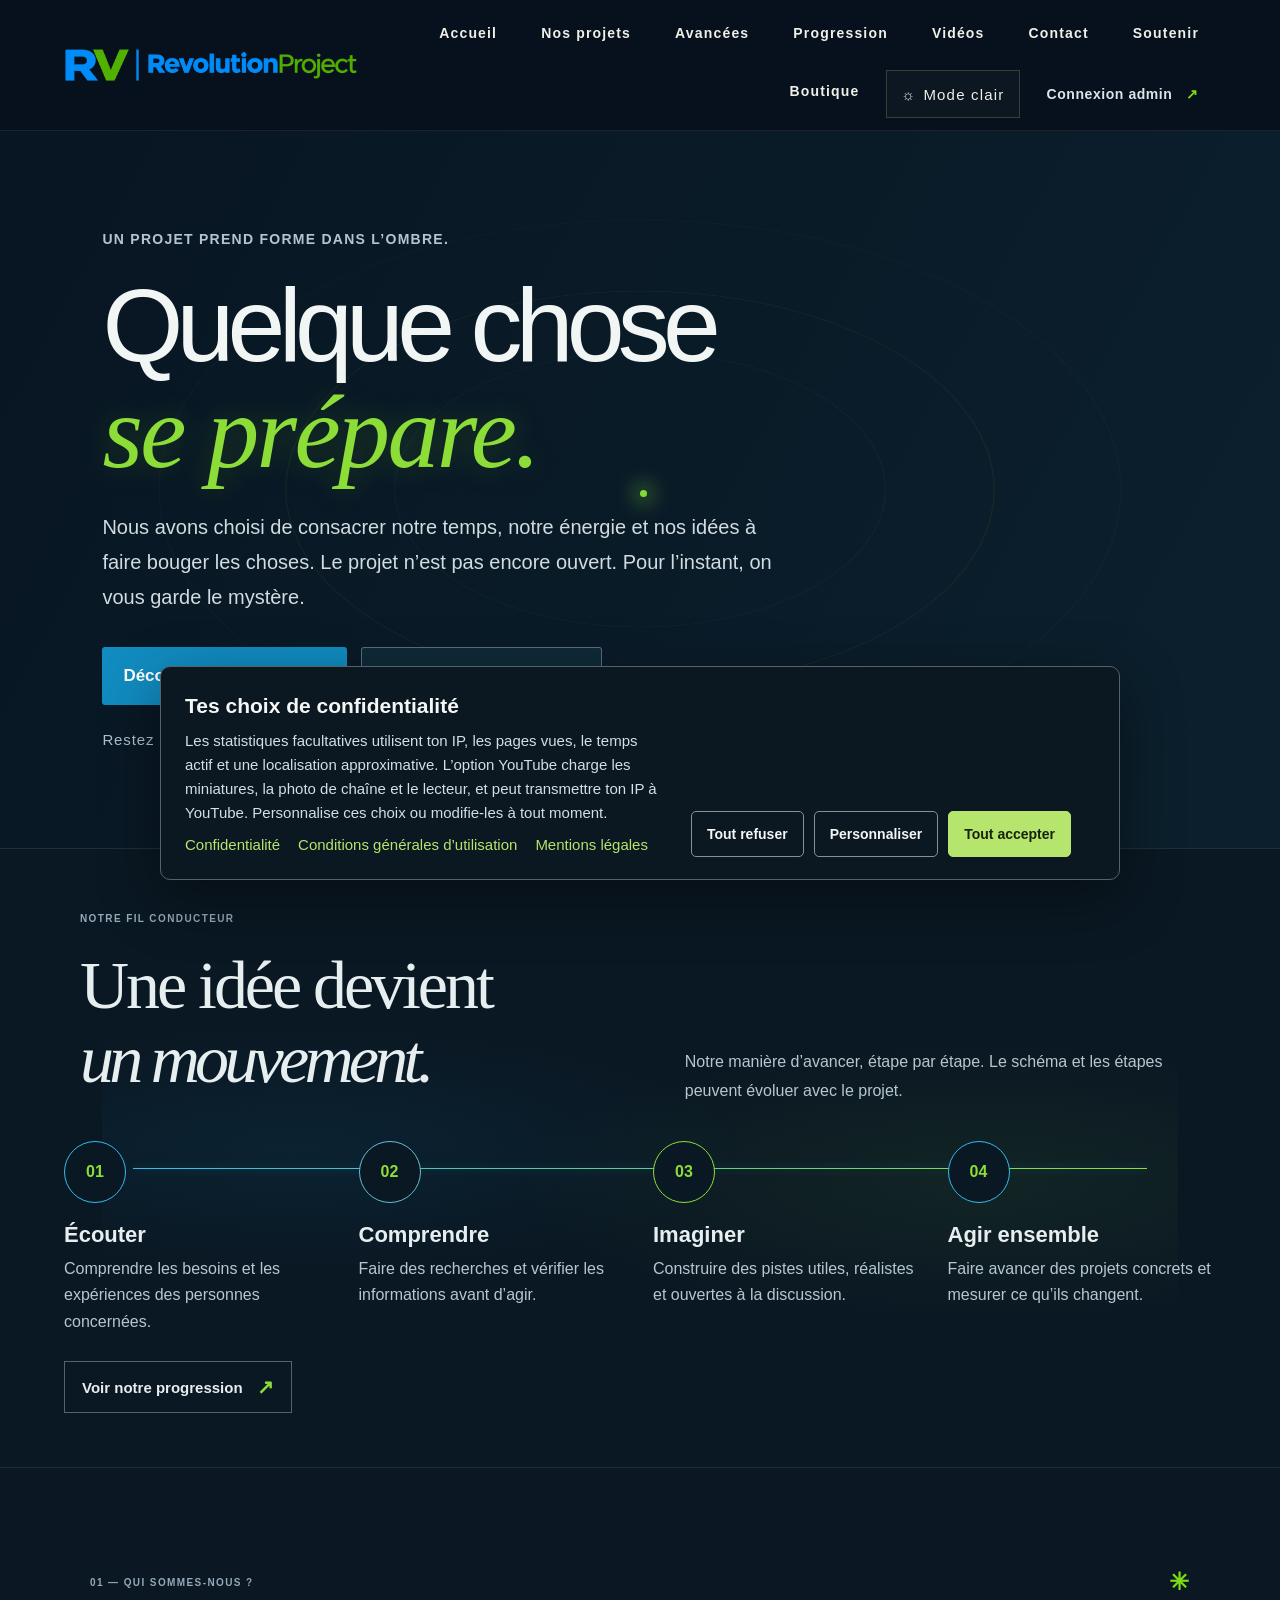
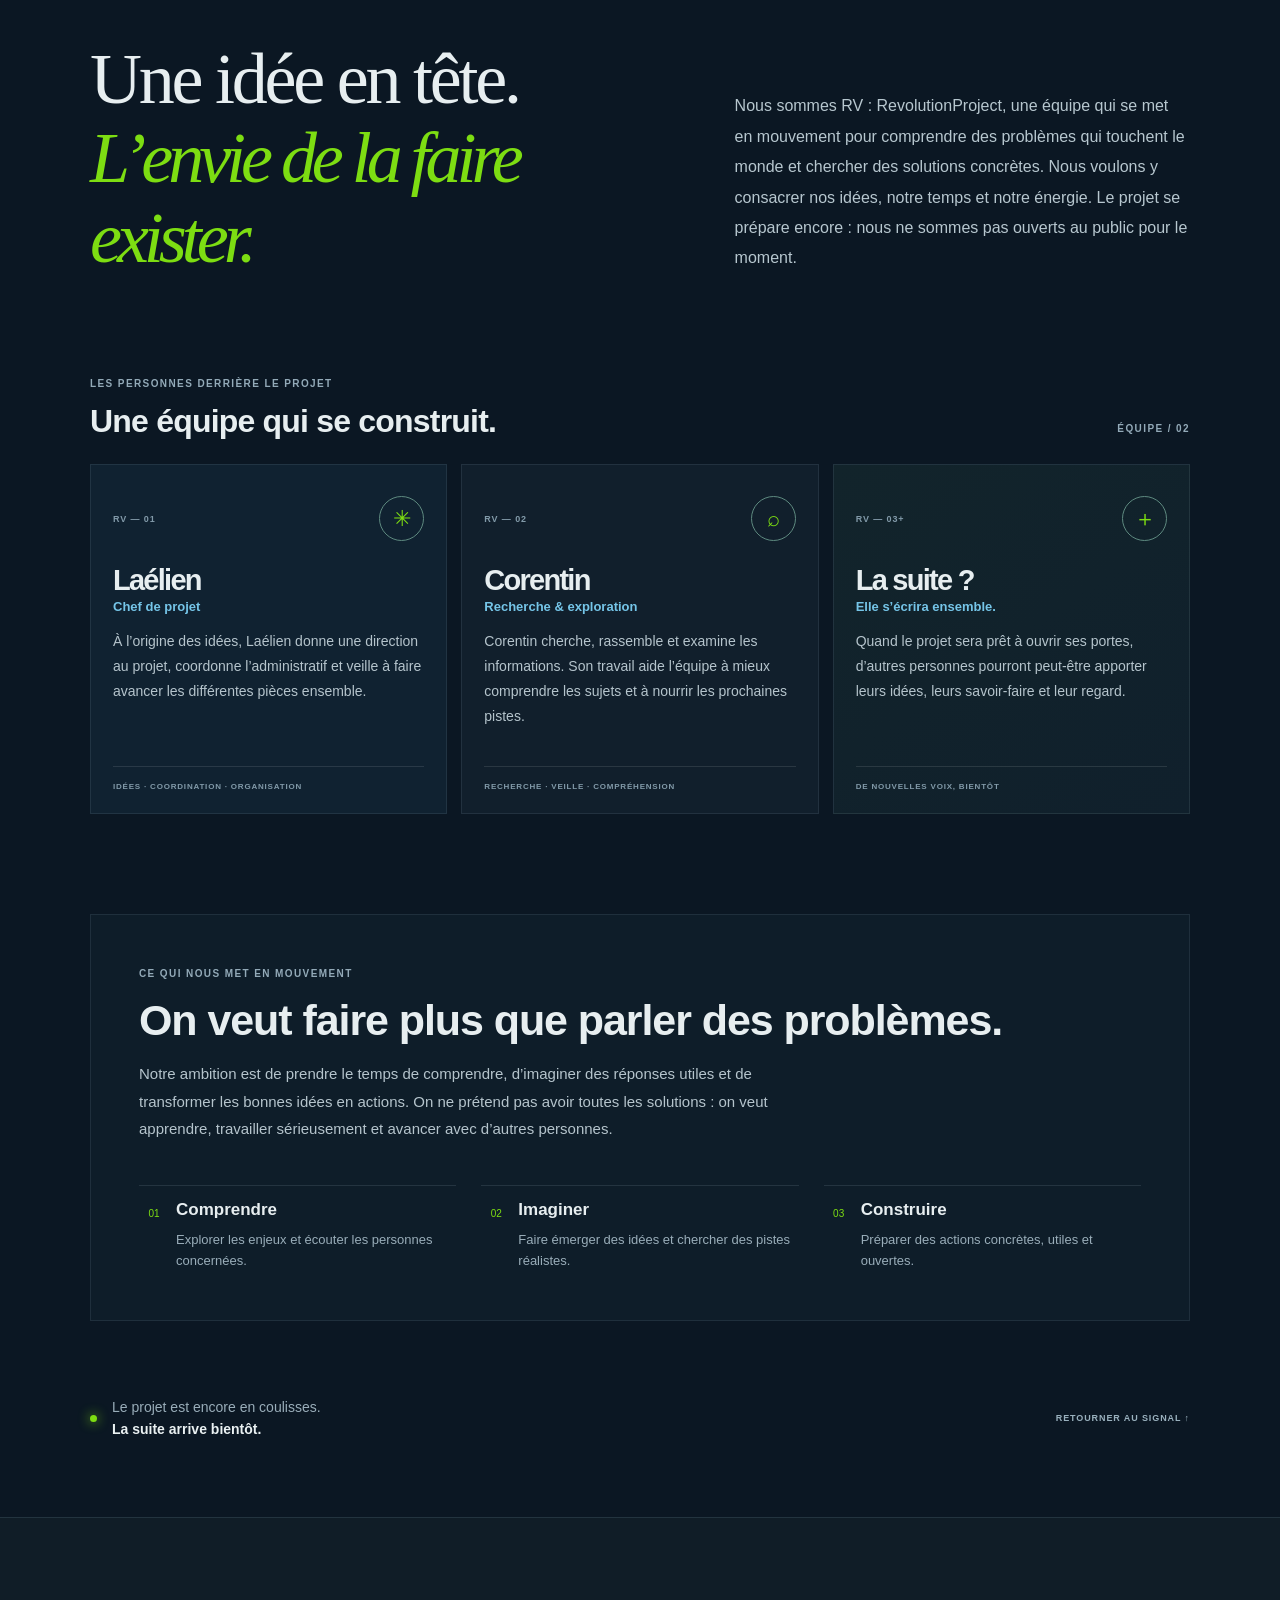
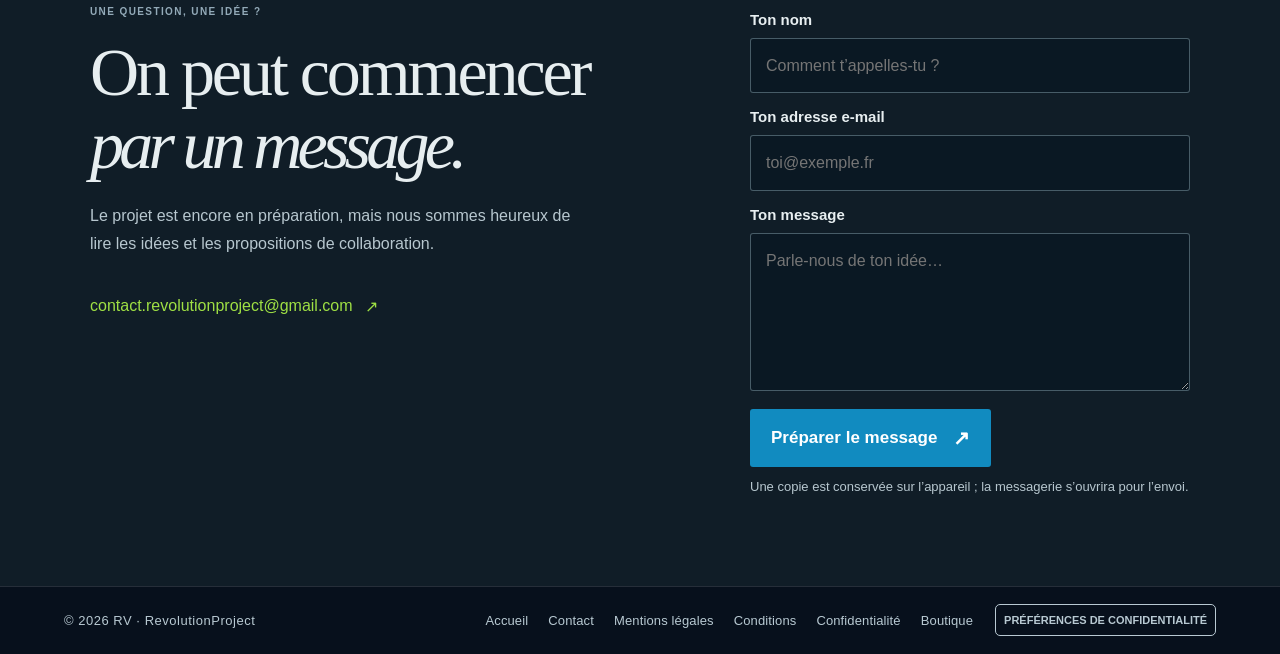
==== index.html @ f42b3ee1 "MAJ V2" ====
<!doctype html>
<html lang="fr">
<head>
  <meta charset="utf-8"><meta http-equiv="Content-Security-Policy" content="default-src 'self'; img-src 'self' data: https://i.ytimg.com https://yt3.ggpht.com https://yt3.googleusercontent.com; style-src 'self' 'unsafe-inline'; script-src 'self'; connect-src 'self' https://gkshnhdegrfscficfjye.supabase.co; font-src 'self' data:; object-src 'none'; base-uri 'self'; form-action 'self' mailto:; frame-src 'self' https://www.youtube.com https://www.youtube-nocookie.com"><meta name="referrer" content="strict-origin-when-cross-origin"><meta name="viewport" content="width=device-width, initial-scale=1">
  <meta name="theme-color" content="#08111b"><meta name="description" content="RV : RevolutionProject — quelque chose se prépare. Ouverture prochaine.">
  <title>RV : RevolutionProject — Ouverture prochaine</title>
  <link rel="stylesheet" href="style.css?v=20261019-support-paypal"><link rel="stylesheet" href="coming.css?v=20261020-stats-motion">
<link rel="stylesheet" href="analytics.css?v=20261020-choices">
</head>
<body class="launch-page">
  <header class="launch-header"><a class="brand-link" href="#home" aria-label="RV RevolutionProject — accueil"><img src="assets/rv-logo.png" alt="RV RevolutionProject"></a><button class="launch-menu-toggle" type="button" aria-expanded="false" aria-controls="launch-navigation" aria-label="Ouvrir le menu"><span></span><span></span><span></span></button><nav id="launch-navigation" class="launch-header-actions" aria-label="Navigation"><a class="announce-link" href="index.html">Accueil</a><a class="announce-link" href="annonces.html">Nos projets</a><a class="announce-link" href="devlogs.html">Avancées</a><a class="announce-link" href="parcours.html">Progression</a><a class="announce-link" href="videos.html">Vidéos</a><a class="announce-link" href="contact.html">Contact</a><a class="announce-link" href="soutenir.html">Soutenir</a><a class="announce-link" href="shop.html">Boutique</a><button class="theme-toggle" id="theme-toggle" type="button" aria-label="Changer de thème">◐ <span>Thème</span></button><a class="admin-login" href="admin.html">Connexion admin <span>↗</span></a></nav></header>
  <main id="home" class="launch-main">
    <section class="launch-content" aria-labelledby="hero-title">
      <p class="launch-kicker" id="hero-kicker">RV : REVOLUTIONPROJECT · OUVERTURE PROCHAINE</p>
      <h1 id="hero-title">Quelque chose<br><em>se prépare.</em></h1>
      <p class="launch-copy" id="hero-intro">Nous avons choisi de consacrer notre temps, notre énergie et nos idées à faire bouger les choses. Le projet n’est pas encore ouvert. Pour l’instant, on vous garde le mystère.</p>
      <div class="launch-actions"><a class="launch-button launch-button-primary" href="annonces.html">Découvrir les projets <span>↗</span></a><a class="launch-button launch-button-secondary" href="devlogs.html">Suivre les avancées <span>→</span></a></div>
      <p class="launch-note" id="hero-note">Nous préparons la suite. Revenez bientôt.</p>
    </section>
    <div class="edge-label edge-left">UN MONDE À RÉINVENTER</div><div class="edge-label edge-right">LE COMPTE À REBOURS A COMMENCÉ&nbsp; · &nbsp;RV</div>
    <div class="launch-index" aria-hidden="true"><span>48°51' N</span><span>02°21' E</span><span>—</span><span>ÉTAT : EN PRÉPARATION</span></div>
  </main>
  <section class="roadmap-section roadmap-intro" id="schema" aria-labelledby="roadmap-title"><div class="roadmap-heading"><p class="about-overline">NOTRE FIL CONDUCTEUR</p><h2 id="roadmap-title">Une idée devient<br><em>un mouvement.</em></h2><p>Notre manière d’avancer, étape par étape. Le schéma et les étapes peuvent évoluer avec le projet.</p></div><div class="roadmap-track" id="roadmap-track" aria-label="Schéma de notre démarche"></div><a class="roadmap-more" href="parcours.html">Voir notre progression <span>↗</span></a></section>
  <section class="about-section" aria-labelledby="about-title"><div class="about-kicker"><span>01 — QUI SOMMES-NOUS ?</span><span class="about-spark">✳</span></div><div class="about-intro"><h2 id="about-title">Une idée en tête.<br><em>L’envie de la faire exister.</em></h2><p id="about-intro">Nous sommes <strong>RV : RevolutionProject</strong>, une équipe qui se met en mouvement pour comprendre des problèmes qui touchent le monde et chercher des solutions concrètes. Nous voulons y consacrer nos idées, notre temps et notre énergie. Le projet se prépare encore : nous ne sommes pas ouverts au public pour le moment.</p></div>
    <div class="team-heading"><div><span class="about-overline">LES PERSONNES DERRIÈRE LE PROJET</span><h3 id="team-heading-title">Une équipe qui se construit.</h3></div><span class="team-count">ÉQUIPE / 02</span></div>
    <div class="team-grid"><article class="team-card"><div class="team-card-top"><span class="team-index">RV — 01</span><span class="team-orbit">✳</span></div><h4 id="team1-name">Laélien</h4><p class="team-role" id="team1-role">Chef de projet</p><p class="team-bio" id="team1-bio">À l’origine des idées, Laélien donne une direction au projet, coordonne l’administratif et veille à faire avancer les différentes pièces ensemble.</p><span class="team-tag">IDÉES · COORDINATION · ORGANISATION</span></article><article class="team-card team-card-alt"><div class="team-card-top"><span class="team-index">RV — 02</span><span class="team-orbit">⌕</span></div><h4 id="team2-name">Corentin</h4><p class="team-role" id="team2-role">Recherche & exploration</p><p class="team-bio" id="team2-bio">Corentin cherche, rassemble et examine les informations. Son travail aide l’équipe à mieux comprendre les sujets et à nourrir les prochaines pistes.</p><span class="team-tag">RECHERCHE · VEILLE · COMPRÉHENSION</span></article><article class="team-card team-card-next"><div class="team-card-top"><span class="team-index">RV — 03+</span><span class="team-orbit">＋</span></div><h4>La suite ?</h4><p class="team-role">Elle s’écrira ensemble.</p><p class="team-bio">Quand le projet sera prêt à ouvrir ses portes, d’autres personnes pourront peut-être apporter leurs idées, leurs savoir-faire et leur regard.</p><span class="team-tag">DE NOUVELLES VOIX, BIENTÔT</span></article></div>
    <div class="mission-block"><span class="about-overline">CE QUI NOUS MET EN MOUVEMENT</span><h3 id="mission-title">On veut faire plus que parler des problèmes.</h3><p id="mission-text">Notre ambition est de prendre le temps de comprendre, d’imaginer des réponses utiles et de transformer les bonnes idées en actions. On ne prétend pas avoir toutes les solutions : on veut apprendre, travailler sérieusement et avancer avec d’autres personnes.</p><div class="mission-steps"><div><span>01</span><strong>Comprendre</strong><p>Explorer les enjeux et écouter les personnes concernées.</p></div><div><span>02</span><strong>Imaginer</strong><p>Faire émerger des idées et chercher des pistes réalistes.</p></div><div><span>03</span><strong>Construire</strong><p>Préparer des actions concrètes, utiles et ouvertes.</p></div></div></div>
    <div class="about-end"><span class="signal-dot"></span><p>Le projet est encore en coulisses.<br><strong>La suite arrive bientôt.</strong></p><a href="#home">RETOURNER AU SIGNAL ↑</a></div>
  </section>
  <section class="contact-section" id="contact"><div class="contact-copy"><p class="about-overline">UNE QUESTION, UNE IDÉE ?</p><h2>On peut commencer<br><em>par un message.</em></h2><p>Le projet est encore en préparation, mais nous sommes heureux de lire les idées et les propositions de collaboration.</p><a class="contact-email-link" id="contact-email" href="mailto:bonjour@revolutionproject.fr">bonjour@revolutionproject.fr <span>↗</span></a></div><form class="contact-form" id="contact-form"><label for="contact-name">Ton nom</label><input id="contact-name" name="name" autocomplete="name" required maxlength="100" placeholder="Comment t’appelles-tu ?"><label for="contact-sender">Ton adresse e-mail</label><input id="contact-sender" name="email" type="email" autocomplete="email" required maxlength="150" placeholder="toi@exemple.fr"><label for="contact-message">Ton message</label><textarea id="contact-message" name="message" rows="5" required maxlength="3000" placeholder="Parle-nous de ton idée…"></textarea><button class="launch-button launch-button-primary" type="submit">Préparer le message <span>↗</span></button><p id="contact-status" class="contact-status" role="status" aria-live="polite">Une copie est conservée sur l’appareil ; la messagerie s’ouvrira pour l’envoi.</p></form></section>
  <footer class="launch-footer site-footer"><span>© <span id="footer-year"></span> RV · RevolutionProject</span><nav class="site-footer-links" aria-label="Liens utiles"><a href="index.html">Accueil</a><a href="contact.html">Contact</a><a href="mentions-legales.html">Mentions légales</a><a href="conditions.html">Conditions</a><a href="privacy.html">Confidentialité</a><a href="shop.html">Boutique</a></nav></footer>
  <script src="supabase-cloud.js?v=20261023-performance"></script><script src="site.js?v=20261020-stats-backtop"></script>
<script src="analytics.js?v=20261022-analytics-authfix"></script>
</body></html>
---- style.css ----
:root{--paper:#f5f3ed;--ink:#1d211d;--muted:#64665d;--line:#d8d6cd;--green:#c7e86c;--orange:#ff9061;--blue:#b9cbec;--mono:'Segoe UI',Arial,sans-serif;--sans:'Segoe UI',Arial,sans-serif}*{box-sizing:border-box}html{scroll-behavior:smooth;scroll-padding-top:92px}body{margin:0;background:var(--paper);color:var(--ink);font-family:var(--sans);-webkit-font-smoothing:antialiased}a{color:inherit;text-decoration:none}.topline{height:32px;background:var(--ink);color:#f5f3ed;display:flex;align-items:center;justify-content:space-between;padding:0 5.2%;font:9px var(--mono);letter-spacing:.13em}.topline-right{display:flex;gap:10px;align-items:center;color:#cbcbbf}.live-dot{width:6px;height:6px;border-radius:50%;background:var(--green);display:inline-block}.nav-wrap{height:82px;padding:0 5.2%;display:flex;align-items:center;justify-content:space-between;border-bottom:1px solid var(--line)}.wordmark{display:flex;align-items:center;gap:11px}.mark{font-size:32px;font-weight:800;letter-spacing:-.12em}.mark span{color:#8ba533}.wordmark-name{font:8px/1.4 var(--mono);letter-spacing:.1em}.nav-links{display:flex;align-items:center;gap:38px;font-size:12px;font-weight:600}.nav-links a:not(.nav-cta){color:#585b52}.nav-links a:hover,.text-link:hover,.arrow-link:hover{color:#768b27}.nav-cta{border:1px solid var(--ink);padding:12px 17px;border-radius:2px}.nav-cta span{margin-left:19px}.menu-toggle{display:none;background:none;border:0;font-size:23px}.hero{min-height:610px;position:relative;display:grid;grid-template-columns:1.06fr .94fr;padding:82px 10.5% 61px;overflow:hidden}.hero-copy{position:relative;z-index:2;align-self:center;padding-bottom:10px}.eyebrow,.section-meta{font:9px var(--mono);letter-spacing:.12em}.eyebrow{display:flex;align-items:center;gap:10px;color:#595c51}.eyebrow-line{width:27px;height:1px;background:currentColor}h1,h2,h3,p{margin-top:0}h1{font-size:clamp(54px,7vw,91px);letter-spacing:-.075em;line-height:.99;font-weight:600;margin:28px 0 21px}h1 em,h2 em{font-family:Georgia,serif;font-weight:400;letter-spacing:-.07em}.hero-lede{font-size:15px;line-height:1.8;color:#5f6259;max-width:465px;margin-bottom:29px}.hero-actions{display:flex;align-items:center;gap:27px}.button{height:49px;padding:0 17px;display:inline-flex;gap:25px;align-items:center;justify-content:space-between;font-size:11px;font-weight:700;transition:transform .2s}.button:hover{transform:translateY(-2px)}.button-dark{background:var(--ink);color:white}.button-dark span,.button-light span{font-size:16px}.text-link,.arrow-link{font-size:11px;font-weight:700}.text-link span{margin-left:7px}.hero-foot{display:flex;align-items:center;gap:14px;margin-top:54px;font:9px var(--mono);color:#77796f}.avatar-stack{display:flex}.avatar-stack span{width:24px;height:24px;border-radius:50%;border:1px solid var(--paper);background:var(--green);display:grid;place-items:center;color:var(--ink);font:9px var(--mono);margin-right:-6px}.avatar-stack span:nth-child(2){background:var(--orange)}.avatar-stack span:nth-child(3){background:var(--ink);color:white}.hero-art{position:relative;min-height:450px;margin:-18px -5vw -5px 12px;overflow:hidden}.art-grid{position:absolute;inset:6% 4% 5% 8%;background-image:linear-gradient(#d9d7ce 1px,transparent 1px),linear-gradient(90deg,#d9d7ce 1px,transparent 1px);background-size:44px 44px;mask-image:linear-gradient(90deg,transparent,#000 20%,#000 83%,transparent)}.orb{position:absolute;border-radius:50%;mix-blend-mode:multiply}.orb-one{background:var(--green);width:min(26vw,310px);height:min(26vw,310px);top:19%;left:26%;box-shadow:inset -19px -25px 35px #a4c742}.orb-two{background:var(--orange);width:min(18vw,210px);height:min(18vw,210px);right:9%;bottom:15%;opacity:.88;box-shadow:inset -17px -18px 28px #ea744b}.art-ring{position:absolute;inset:13% 7% 12% 12%;border:1px solid #62645b;border-radius:50%;transform:rotate(-31deg) scaleY(.56)}.art-cross{position:absolute;top:18%;right:16%;font-size:41px;color:#55584d}.art-label{position:absolute;font:8px/1.7 var(--mono);letter-spacing:.08em}.art-label-top{top:6%;left:11%}.art-label-bottom{bottom:8%;right:10%;text-align:right}.art-index{position:absolute;right:8%;top:52%;font:9px var(--mono);writing-mode:vertical-rl}.hero-side-label{position:absolute;right:2.3%;top:44%;writing-mode:vertical-rl;transform:rotate(180deg);font:8px var(--mono);letter-spacing:.11em;color:#77796f}.section-pad{padding:75px 10.5%}.manifesto{background:#eceae1}.section-meta{display:flex;justify-content:space-between;color:#77796f}.meta-dot{height:7px;width:7px;border-radius:50%;background:#8eaa38}.manifesto-grid{display:grid;grid-template-columns:1.2fr .8fr;gap:9%;margin-top:60px}.manifesto h2,.approach h2,.actions h2,.join-section h2{font-size:clamp(37px,5vw,60px);line-height:1.12;letter-spacing:-.065em;font-weight:600;margin:0}.manifesto-body{padding-top:8px}.manifesto-body p,.approach-heading p,.actions-heading p{font-size:13px;line-height:1.9;color:#66685f;max-width:370px;margin:0 0 23px}.arrow-link span{font-size:16px;margin-left:13px}.stats-row{display:grid;grid-template-columns:1fr 1fr 1fr 1.4fr;border-top:1px solid #cfcdc4;margin-top:67px;padding-top:23px}.stat{display:flex;flex-direction:column;gap:10px}.stat-number{font-size:34px;font-weight:500;letter-spacing:-.08em}.stat-label{font:8px/1.7 var(--mono);color:#77796f;letter-spacing:.07em}.stat-quote{font:20px/1.4 Georgia,serif;border-left:1px solid #cfcdc4;padding-left:35px}.stat-quote em{color:#829a32}.approach-heading,.actions-heading{display:flex;justify-content:space-between;align-items:end;margin:43px 0 45px}.approach-heading p,.actions-heading p{max-width:300px;margin:0 0 4px}.principles{border-top:1px solid var(--line)}.principle{display:grid;grid-template-columns:.3fr 1.5fr 30px;gap:20px;align-items:start;padding:24px 0;border-bottom:1px solid var(--line)}.principle-num{font:10px var(--mono);color:#818379;padding-top:6px}.principle h3{font-size:17px;letter-spacing:-.035em;margin:0 0 7px}.principle p{font-size:11px;color:#6c6e65;margin:0;line-height:1.7}.principle-arrow{font-size:18px}.actions{background:#eceae1}.action-cards{display:grid;grid-template-columns:repeat(3,1fr);gap:15px}.action-card{min-height:330px;padding:21px 22px 18px;display:flex;flex-direction:column;justify-content:space-between;overflow:hidden}.action-card-green{background:var(--green)}.action-card-orange{background:var(--orange)}.action-card-blue{background:var(--blue)}.card-no,.card-foot{font:8px var(--mono);letter-spacing:.1em}.card-illustration{height:112px;position:relative;display:flex;align-items:center;justify-content:center}.card-illustration-1 i{position:absolute;width:61px;height:61px;border:1px solid var(--ink);border-radius:50%}.card-illustration-1 i:nth-child(1){transform:translateX(-30px)}.card-illustration-1 i:nth-child(2){transform:translateX(30px)}.card-illustration-1 i:nth-child(3){transform:translateY(24px);width:54px;height:54px}.card-illustration b{font:26px var(--sans);z-index:1}.card-illustration-2 div{width:82px;height:82px;border:1px solid var(--ink);transform:rotate(45deg);border-radius:25%}.card-illustration-2 b{position:absolute;font-size:31px}.card-illustration-3 span{width:52px;height:52px;border:1px solid var(--ink);border-radius:50%;display:grid;place-items:center;font-weight:700;margin-left:-8px;background:var(--blue)}.card-illustration-3 span:nth-child(2){background:var(--green)}.card-illustration-3 b{position:absolute;font-size:30px;transform:translate(53px,-30px)}.action-card h3{font-size:19px;letter-spacing:-.04em;margin:0 0 8px}.action-card p{font-size:11px;line-height:1.7;max-width:245px;margin:0}.card-foot{padding-top:18px;border-top:1px solid #1d211d30}.join-section{background:#20241f;color:var(--paper);padding:83px 10.5% 75px;position:relative;overflow:hidden;min-height:390px}.join-content{position:relative;z-index:1}.join-section .eyebrow{color:#c3c6b9}.join-section h2{margin:26px 0 14px}.join-section h2 em{color:var(--green)}.join-section p{max-width:420px;font-size:12px;line-height:1.8;color:#c3c6b9;margin-bottom:23px}.button-light{background:var(--green);color:var(--ink)}.join-decoration{position:absolute;right:12%;top:-100px;font-size:390px;font-weight:800;letter-spacing:-.15em;color:#292e28;line-height:1}.join-decoration span{font:70px var(--sans);color:#3d4930;vertical-align:top}.join-coordinate{position:absolute;right:10.5%;bottom:38px;font:8px/1.8 var(--mono);text-align:right;letter-spacing:.08em;color:#999b90}.footer{height:91px;display:flex;align-items:center;justify-content:space-between;padding:0 5.2%}.footer-mark .mark{font-size:26px}.footer-motto,.footer-right{font:8px var(--mono);letter-spacing:.08em;color:#73756d}.footer-right{display:flex;gap:25px}.footer-right a{color:var(--ink)}
@media(max-width:800px){.nav-links{gap:18px}.hero{padding-left:7%;padding-right:7%;grid-template-columns:1fr .8fr}.hero-art{margin-left:0}.section-pad,.join-section{padding-left:7%;padding-right:7%}.hero-side-label{display:none}.action-cards{gap:9px}.action-card{padding:17px;min-height:320px}}
@media(max-width:620px){.topline{padding:0 5%;font-size:7px}.nav-wrap{height:69px;padding:0 5%}.menu-toggle{display:block}.nav-links{display:none;position:absolute;top:101px;left:0;right:0;z-index:10;background:var(--paper);padding:18px 6% 24px;border-bottom:1px solid var(--line);flex-direction:column;align-items:stretch;gap:19px}.nav-links.open{display:flex}.nav-cta{display:flex;justify-content:space-between}.hero{display:block;padding:65px 7% 28px;min-height:0}.hero h1{font-size:65px}.hero-lede{font-size:13px}.hero-foot{margin-top:32px}.hero-art{min-height:325px;margin:10px -8% 0}.orb-one{width:210px;height:210px;left:27%;top:16%}.orb-two{width:130px;height:130px;right:10%;bottom:13%}.art-grid{background-size:35px 35px}.manifesto,.approach,.actions{padding-top:53px;padding-bottom:54px}.manifesto-grid{grid-template-columns:1fr;gap:20px;margin-top:36px}.manifesto h2,.approach h2,.actions h2,.join-section h2{font-size:43px}.stats-row{grid-template-columns:1fr 1fr;gap:26px;margin-top:42px}.stat-quote{padding-left:18px;font-size:17px}.approach-heading,.actions-heading{display:block;margin:34px 0}.approach-heading p,.actions-heading p{margin-top:17px}.principle{grid-template-columns:35px 1fr 20px;gap:12px;padding:20px 0}.principle h3{font-size:15px}.action-cards{grid-template-columns:1fr}.action-card{min-height:290px;padding:20px 22px}.card-illustration{height:90px}.action-card p{max-width:none}.join-section{padding-top:60px;padding-bottom:67px;min-height:450px}.join-decoration{font-size:240px;right:-12%;top:88px}.join-coordinate{left:7%;right:auto;bottom:23px;text-align:left}.footer{height:auto;min-height:108px;padding:20px 5%;display:grid;grid-template-columns:1fr 1fr;gap:13px}.footer-motto{text-align:right}.footer-right{grid-column:1/-1;justify-content:space-between}.footer-right{font-size:7px}}
@media(prefers-reduced-motion:reduce){html{scroll-behavior:auto}*,*::before,*::after{transition:none!important}}
@media(max-width:620px){.hero h1{font-size:clamp(46px,14vw,65px);overflow-wrap:anywhere}.hero-actions{flex-wrap:wrap;gap:12px}.hero-actions .button{min-height:48px}.hero-actions .text-link{min-height:44px;display:inline-flex;align-items:center}.footer-right{flex-wrap:wrap;gap:10px 16px}.action-card h3{font-size:20px}}
@media(max-width:380px){.topline{font-size:6px;letter-spacing:.08em}.hero{padding-left:6%;padding-right:6%}.hero h1{font-size:46px}.manifesto h2,.approach h2,.actions h2,.join-section h2{font-size:39px}.footer{grid-template-columns:1fr;gap:10px}.footer-motto{text-align:left}.footer-right{grid-column:auto;justify-content:flex-start}}
html[data-theme="light"]{color-scheme:light}button,input,textarea,select{font-family:inherit}
.theme-toggle{margin-left:auto;margin-right:26px;background:transparent;border:1px solid var(--line);padding:9px 12px;font:10px var(--sans);color:var(--ink);cursor:pointer}.theme-toggle span{margin-left:5px}.custom-page{border-top:1px solid var(--line)}.custom-page h2{font-size:clamp(36px,5vw,58px);letter-spacing:-.06em;margin:46px 0 19px}.custom-page>p{white-space:pre-line;max-width:700px;font-size:14px;line-height:1.9;color:#62645b}
.nav-links #custom-nav{display:flex;gap:38px}.nav-links #custom-nav a{color:#585b52}
html[data-theme="dark"]{--paper:#171a17;--ink:#f0efe8;--muted:#b5b6ac;--line:#3b3e37;color-scheme:dark}html[data-theme="dark"] body{background:var(--paper);color:var(--ink)}html[data-theme="dark"] .nav-wrap,html[data-theme="dark"] .footer{background:#1b1e1a;border-color:#3b3e37}html[data-theme="dark"] .manifesto,html[data-theme="dark"] .actions{background:#222620}html[data-theme="dark"] .hero-lede,html[data-theme="dark"] .manifesto-body p,html[data-theme="dark"] .approach-heading p,html[data-theme="dark"] .actions-heading p,html[data-theme="dark"] .principle p,html[data-theme="dark"] .custom-page>p{color:#c0c1b7}html[data-theme="dark"] .section-meta,html[data-theme="dark"] .stat-label,html[data-theme="dark"] .footer-motto,html[data-theme="dark"] .footer-right{color:#a4a69c}html[data-theme="dark"] .nav-links a:not(.nav-cta),html[data-theme="dark"] .back-link{color:#d1d1c8}html[data-theme="dark"] .nav-cta{border-color:#d1d1c8}html[data-theme="dark"] .theme-toggle,html[data-theme="dark"] .menu-toggle{color:var(--ink);border-color:var(--line)}html[data-theme="dark"] .art-grid{opacity:.45}html[data-theme="dark"] .art-ring{border-color:#aaa}html[data-theme="dark"] .topline{background:#0d0f0d}html[data-theme="dark"] .nav-links{background:#1b1e1a}html[data-theme="dark"] .stat-quote{border-color:#44473f}html[data-theme="dark"] .join-section{background:#0f120f}
@media(max-width:620px){.theme-toggle{margin-left:auto;margin-right:10px;padding:8px;font-size:9px}.theme-toggle span{display:none}.nav-links #custom-nav{flex-direction:column;gap:19px}}
/* Keep short pages compact and place the footer at the viewport bottom. */
body.launch-page{min-height:100vh;min-height:100svh;display:flex;flex-direction:column}
.launch-page>.launch-header{flex:0 0 auto}
.launch-page>main{flex:1 0 auto;min-height:0}
.launch-page>.launch-footer{flex:0 0 auto;width:100%;margin-top:auto}
.announcements-main{padding-bottom:50px}
.announcements-empty{margin:22px auto 0}
.devlogs-main{min-height:0;padding-bottom:50px}
.devlogs-empty{margin:22px auto 0}
.progress-main{padding-bottom:50px}
.progress-empty{padding:24px 0}
@media(max-width:720px){.announcements-main,.devlogs-main{padding-bottom:36px}.progress-main{padding-bottom:35px}}

/* Mobile text safety: long names, links, and imported copy must stay inside the viewport. */
@media(max-width:720px){html,body{max-width:100%;overflow-x:clip}.launch-page h1,.launch-page h2,.launch-page h3,.launch-page p,.launch-page a,.launch-page span{min-width:0;overflow-wrap:anywhere}.hero h1,.manifesto h2,.approach h2,.actions h2,.join-section h2{overflow-wrap:anywhere}.hero-copy,.manifesto-grid>*,.approach-heading>*,.actions-heading>*,.contact-section>*,.roadmap-step>div{min-width:0}.footer-right{min-width:0;flex-wrap:wrap}.section-pad,.join-section,.roadmap-section,.contact-section{padding-left:6%;padding-right:6%}}
@media(max-width:390px){.hero h1{font-size:clamp(40px,12vw,49px)}.hero-lede,.manifesto-grid p,.principle p,.roadmap-step p,.contact-copy p{font-size:15px;line-height:1.7}.stat-quote{max-width:100%;overflow-wrap:anywhere}.footer-right a{overflow-wrap:anywhere}}
---- coming.css ----
*{box-sizing:border-box}.launch-page{--night:#07111d;--night-card:#0c1a29;--night-line:#24374a;--ice:#d9e6eb;--soft:#92a6b7;--blue:#12a9ef;--green:#7ddd12;min-height:100vh;background:var(--night);color:var(--ice);font-family:'Segoe UI',Arial,sans-serif;overflow-x:hidden;position:relative}.launch-page:before{content:"";position:fixed;inset:0;pointer-events:none;z-index:0;background:radial-gradient(ellipse at 50% 47%,#11314b 0,#0a1b2b 31%,#07111d 70%)}.launch-page:after{content:"";position:fixed;inset:0;pointer-events:none;z-index:0;opacity:.16;background-image:radial-gradient(#91aec2 0.55px,transparent .55px);background-size:6px 6px;mask-image:linear-gradient(transparent,#000 15%,#000 85%,transparent)}.launch-header,.launch-footer{position:relative;z-index:3;display:flex;align-items:center;justify-content:space-between;padding:0 6%;font:9px 'Segoe UI',Arial,sans-serif;letter-spacing:.13em}.launch-header{height:78px;border-bottom:1px solid #ffffff13}.launch-code{display:flex;align-items:center;gap:10px;color:#c4d0d8}.signal-dot,.status-light{width:7px;height:7px;border-radius:50%;background:var(--green);box-shadow:0 0 12px #7ddd12;display:inline-block;animation:signalPulse 2.3s ease-in-out infinite}.launch-page .theme-toggle{margin:0;border-color:#94adbe55;color:#cfdae1;background:#ffffff06;font:9px 'Segoe UI',Arial,sans-serif;letter-spacing:.08em}.launch-main{position:relative;z-index:1;min-height:calc(100vh - 130px);display:grid;place-items:center;padding:46px 22px 70px;overflow:hidden}.launch-content{position:relative;z-index:2;width:min(100%,690px);text-align:center;margin:0 auto}.launch-kicker{font:10px 'Segoe UI',Arial,sans-serif;letter-spacing:.2em;color:#9cb4c4;margin:0 0 15px}.launch-logo{display:block;width:min(69vw,470px);height:auto;max-height:130px;object-fit:contain;margin:0 auto 25px;filter:drop-shadow(0 0 21px #1b95c833)}.launch-rule{display:flex;align-items:center;justify-content:center;gap:14px;width:min(100%,280px);margin:0 auto 22px;color:#8095a6;font:8px 'Segoe UI',Arial,sans-serif;letter-spacing:.16em}.launch-rule span:not(.rule-center){height:1px;width:38px;background:linear-gradient(90deg,transparent,#3e6378)}.launch-rule span:last-child{transform:rotate(180deg)}.launch-content h1{font-size:clamp(48px,8vw,83px);font-weight:600;line-height:.98;letter-spacing:-.075em;margin:0 0 20px;color:#f1f5f4}.launch-content h1 em{font-family:Georgia,serif;font-weight:400;letter-spacing:-.07em;color:var(--green);text-shadow:0 0 31px #7ddd1238}.launch-copy{max-width:520px;margin:0 auto;color:#a8bac6;font-size:13px;line-height:1.9}.launch-status{display:flex;justify-content:center;align-items:center;gap:10px;margin:30px auto 0;color:#dce8eb;font:9px 'Segoe UI',Arial,sans-serif;letter-spacing:.13em}.launch-status .status-light{width:6px;height:6px}.status-separator{color:#607989}.launch-note{font:10px 'Segoe UI',Arial,sans-serif;letter-spacing:.06em;color:#718c9d;margin:21px 0 0}.orbit{position:absolute;top:50%;left:50%;width:min(80vw,850px);height:min(80vw,850px);border:1px solid #65a1bd15;border-radius:50%;transform:translate(-50%,-50%) rotate(-19deg) scaleY(.53);pointer-events:none}.orbit-b{width:min(59vw,635px);height:min(59vw,635px);transform:translate(-50%,-50%) rotate(35deg) scaleY(.6);border-color:#9ccd3b19}.orbit-core{position:absolute;top:50%;left:50%;width:min(57vw,580px);height:min(57vw,580px);transform:translate(-50%,-50%);border-radius:50%;pointer-events:none;background:radial-gradient(circle,#0b1c2a00 40%,#0c2130a0 72%,transparent 73%);display:grid;place-items:center;opacity:.18}.orbit-core b{font-size:clamp(100px,22vw,270px);letter-spacing:-.15em;color:#7fca2640}.orbit-core i{position:absolute;width:8px;height:8px;border-radius:50%;background:#10abed;top:15%;left:25%;box-shadow:0 0 24px #10abed}.starfield{position:absolute;inset:0;pointer-events:none;color:#8bb2c0}.starfield span{position:absolute;opacity:.38;font:14px 'Segoe UI',Arial,sans-serif}.starfield span:nth-child(1){left:17%;top:24%;font-size:19px;color:var(--blue)}.starfield span:nth-child(2){right:19%;top:27%;font-size:23px;color:var(--green)}.starfield span:nth-child(3){left:23%;bottom:19%;font-size:12px}.starfield span:nth-child(4){right:16%;bottom:31%;font-size:28px}.starfield span:nth-child(5){left:11%;top:58%;font-size:18px;color:var(--green)}.starfield span:nth-child(6){right:12%;top:65%;font-size:17px;color:var(--blue)}.edge-label{position:absolute;top:50%;z-index:2;color:#6d899b;font:8px 'Segoe UI',Arial,sans-serif;letter-spacing:.15em;writing-mode:vertical-rl}.edge-left{left:3%;transform:rotate(180deg)}.edge-right{right:3%}.launch-index{position:absolute;z-index:2;bottom:22px;left:6%;display:flex;gap:17px;color:#627d8d;font:8px 'Segoe UI',Arial,sans-serif;letter-spacing:.08em}.launch-footer{height:52px;border-top:1px solid #ffffff13;color:#728998}.launch-footer a{color:#b8c8d1}.launch-footer a span{color:var(--green)}@keyframes signalPulse{0%,100%{opacity:.55;box-shadow:0 0 5px #7ddd1255}50%{opacity:1;box-shadow:0 0 17px #7ddd12}}html[data-theme="light"] .launch-page{--night:#eff5f4;--ice:#102131;--soft:#536978}html[data-theme="light"] .launch-page:before{background:radial-gradient(ellipse at 50% 47%,#fff 0,#eef5f7 42%,#e1ebed 100%)}html[data-theme="light"] .launch-page:after{opacity:.13;background-image:radial-gradient(#21445a .55px,transparent .55px)}html[data-theme="light"] .launch-header,html[data-theme="light"] .launch-footer{border-color:#1b39401a}html[data-theme="light"] .launch-code,html[data-theme="light"] .launch-page .theme-toggle,html[data-theme="light"] .launch-footer a{color:#203749}html[data-theme="light"] .launch-page .theme-toggle{border-color:#34596a55;background:#ffffff75}html[data-theme="light"] .launch-content h1{color:#102132}html[data-theme="light"] .launch-content h1 em{color:#539e12}html[data-theme="light"] .launch-copy{color:#4f6573}html[data-theme="light"] .launch-status{color:#1d3b4c}html[data-theme="light"] .launch-note,html[data-theme="light"] .launch-index,html[data-theme="light"] .edge-label{color:#66818e}html[data-theme="light"] .orbit{border-color:#2d61791c}html[data-theme="light"] .orbit-b{border-color:#76a52629}html[data-theme="light"] .orbit-core{opacity:.12}
@media(max-width:620px){.launch-header{height:66px;padding:0 5%}.launch-main{min-height:calc(100svh - 112px);padding:52px 22px 88px}.launch-logo{width:min(82vw,400px);margin-bottom:28px}.launch-kicker{font-size:8px;letter-spacing:.13em}.launch-content h1{font-size:clamp(48px,14vw,68px)}.launch-copy{font-size:12px}.launch-status{font-size:8px;gap:7px;letter-spacing:.08em;flex-wrap:wrap}.edge-label{display:none}.launch-index{left:50%;transform:translateX(-50%);width:max-content;bottom:17px;gap:10px;font-size:7px}.launch-footer{padding:0 5%;font-size:7px}.orbit{width:115vw;height:115vw}.orbit-b{width:88vw;height:88vw}.orbit-core{width:87vw;height:87vw}}
@media(prefers-reduced-motion:reduce){.launch-page *, .launch-page *:before,.launch-page *:after{animation:none!important;scroll-behavior:auto!important}}
.launch-header-actions{display:flex;align-items:center;gap:12px}.launch-page .theme-toggle{font-size:10px;padding:9px 11px}.admin-login{padding:10px 13px;border:1px solid #93b0be66;border-radius:2px;color:#d9e5e8;font:10px 'Segoe UI',Arial,sans-serif;letter-spacing:.04em;transition:background .2s,border-color .2s}.admin-login:hover{background:#ffffff0d;border-color:#7ddd12}.admin-login span{color:var(--green);margin-left:7px}.launch-logo{width:min(78vw,600px);max-height:none;margin-bottom:31px}.launch-kicker{font-size:11px}.launch-copy{font-size:16px;line-height:1.85}.launch-status{font-size:10px}.launch-note{font-size:12px}.edge-label,.launch-index{font-size:9px}
.about-section{position:relative;z-index:2;background:#0b1723;color:#e7eef0;padding:100px max(7%,calc((100vw - 1100px)/2)) 76px;border-top:1px solid #96bdcf24}.about-kicker,.team-heading,.about-end{display:flex;align-items:center;justify-content:space-between}.about-kicker,.about-overline,.team-count{font:10px 'Segoe UI',Arial,sans-serif;letter-spacing:.14em;color:#93aab8}.about-spark{font-size:24px;color:var(--green)}.about-intro{display:grid;grid-template-columns:1.1fr .9fr;gap:8%;align-items:end;margin:44px 0 95px}.about-intro h2{font-size:clamp(44px,6vw,72px);line-height:1.04;letter-spacing:-.07em;font-weight:600;margin:0}.about-intro h2 em{color:var(--green);font-family:Georgia,serif;font-weight:400}.about-intro>p{font-size:16px;line-height:1.9;color:#b7c7cf;margin:0 0 4px}.about-intro strong{color:#f2f5f3}.team-heading{align-items:end;margin-bottom:24px}.team-heading h3,.mission-block h3{font-size:32px;letter-spacing:-.05em;margin:12px 0 0}.team-count{padding-bottom:6px}.team-grid{display:grid;grid-template-columns:repeat(3,1fr);gap:14px}.team-card{min-height:350px;padding:22px;background:#102231;border:1px solid #9bb6c31f;display:flex;flex-direction:column;align-items:flex-start}.team-card-alt{background:#111f2c}.team-card-next{background:linear-gradient(145deg,#12242b,#10202c)}.team-card-top{width:100%;height:64px;display:flex;align-items:flex-start;justify-content:space-between}.team-index,.team-tag{font:9px 'Segoe UI',Arial,sans-serif;letter-spacing:.1em;color:#829aa9}.team-orbit{width:45px;height:45px;border:1px solid #5e8a80;border-radius:50%;display:grid;place-items:center;color:var(--green);font-size:22px}.team-card h4{font-size:29px;letter-spacing:-.06em;margin:13px 0 2px}.team-role{font-size:13px;font-weight:700;color:#75c5e8;margin:0 0 15px}.team-bio{font-size:14px;line-height:1.8;color:#b5c4cc;margin:0 0 24px}.team-tag{margin-top:auto;border-top:1px solid #ffffff1b;padding-top:15px;width:100%;font-size:8px}.mission-block{margin-top:100px;padding:48px;background:#0e1d29;border:1px solid #9bb6c31f}.mission-block h3{font-size:clamp(28px,4vw,43px);margin:15px 0}.mission-block>p{max-width:690px;font-size:15px;line-height:1.85;color:#b5c4cc}.mission-steps{display:grid;grid-template-columns:repeat(3,1fr);gap:25px;margin-top:42px}.mission-steps>div{border-top:1px solid #94aab52a;padding-top:14px;display:grid;grid-template-columns:30px 1fr;gap:7px}.mission-steps span{font:10px 'Segoe UI',Arial,sans-serif;color:var(--green);padding-top:4px}.mission-steps strong{font-size:17px}.mission-steps p{grid-column:2;font-size:13px;line-height:1.65;color:#99adb9;margin:0}.about-end{justify-content:flex-start;gap:15px;margin-top:75px}.about-end p{font-size:14px;line-height:1.6;color:#99adb9;margin:0}.about-end strong{color:#eaf1f2}.about-end a{margin-left:auto;color:#9ab1be;font:9px 'Segoe UI',Arial,sans-serif;letter-spacing:.1em}.launch-footer{font-size:10px}.launch-footer a{font-size:10px}
html[data-theme="light"] .about-section{background:#eff4f3;color:#102132;border-color:#233f4c1e}html[data-theme="light"] .about-kicker,html[data-theme="light"] .about-overline,html[data-theme="light"] .team-count{color:#567080}html[data-theme="light"] .about-intro>p,html[data-theme="light"] .team-bio,html[data-theme="light"] .mission-block>p,html[data-theme="light"] .mission-steps p,html[data-theme="light"] .about-end p{color:#536b79}html[data-theme="light"] .about-intro strong,html[data-theme="light"] .about-end strong{color:#173044}html[data-theme="light"] .about-intro h2 em{color:#579417}html[data-theme="light"] .team-card,html[data-theme="light"] .team-card-alt,html[data-theme="light"] .team-card-next,html[data-theme="light"] .mission-block{background:#fff;border-color:#24465820}html[data-theme="light"] .team-card h4,html[data-theme="light"] .team-heading h3,html[data-theme="light"] .mission-block h3{color:#102132}html[data-theme="light"] .team-role{color:#1687b6}html[data-theme="light"] .team-index,html[data-theme="light"] .team-tag{color:#617c8a}html[data-theme="light"] .team-tag,html[data-theme="light"] .mission-steps>div{border-color:#21475a24}html[data-theme="light"] .about-end a{color:#476474}html[data-theme="light"] .admin-login{color:#203749;border-color:#34596a55}html[data-theme="light"] .admin-login:hover{background:#fff;border-color:#579417}
@media(max-width:720px){.about-section{padding:70px 7% 55px}.about-intro{grid-template-columns:1fr;gap:19px;margin:32px 0 62px}.about-intro>p{font-size:15px}.team-grid{grid-template-columns:1fr}.team-card{min-height:300px}.mission-block{margin-top:65px;padding:25px}.mission-steps{grid-template-columns:1fr;gap:17px;margin-top:30px}.about-end{flex-wrap:wrap;margin-top:55px}.about-end a{width:100%;margin:10px 0 0 21px}.team-heading h3{font-size:27px}}
@media(max-width:620px){.launch-header-actions{gap:7px}.launch-page .theme-toggle{font-size:17px;padding:8px 10px}.launch-page .theme-toggle span{display:none}.admin-login{padding:9px 10px;font-size:9px}.launch-logo{width:min(88vw,490px);margin-bottom:26px}.launch-copy{font-size:14px}.launch-note{font-size:11px}.launch-main{padding-top:42px}.team-card h4{font-size:30px}}
@media(max-width:900px){.edge-label{display:none}.launch-index{left:50%;transform:translateX(-50%);width:max-content}.team-grid{grid-template-columns:repeat(2,minmax(0,1fr))}.team-card-next{grid-column:1/-1;min-height:290px}}
@media(max-width:720px){.about-section{padding-left:max(6%,calc((100vw - 560px)/2));padding-right:max(6%,calc((100vw - 560px)/2))}.team-grid{grid-template-columns:1fr}.team-card-next{grid-column:auto}.launch-content{width:100%}.launch-copy{max-width:560px}}
@media(max-width:400px){.launch-header{padding:0 4%;gap:7px}.launch-code{font-size:8px;gap:7px}.launch-header-actions{gap:5px}.admin-login{font-size:8px;padding:8px}.launch-main{padding-left:17px;padding-right:17px}.launch-content h1{font-size:clamp(42px,13vw,54px)}.launch-status{letter-spacing:.04em;font-size:8px}.launch-index{font-size:7px;gap:8px}.launch-footer{padding:0 4%;font-size:8px}.launch-footer a{font-size:8px}}
@media(min-width:1500px){.launch-content{width:min(100%,760px)}.launch-content h1{font-size:90px}.launch-copy{font-size:18px}.about-section{padding-top:125px;padding-bottom:95px}.about-intro>p{font-size:18px}.team-bio{font-size:16px}.mission-block>p{font-size:17px}}
.launch-page a:focus-visible,.launch-page button:focus-visible{outline:3px solid var(--green);outline-offset:4px}.launch-page .launch-header,.launch-page .launch-footer{padding-left:max(5%,env(safe-area-inset-left));padding-right:max(5%,env(safe-area-inset-right))}.launch-page .theme-toggle,.admin-login{min-height:42px;display:inline-flex;align-items:center;justify-content:center}.launch-page .theme-toggle{gap:5px}.launch-page .theme-toggle span{margin:0}html[data-theme="light"] .launch-footer{color:#526b7a;border-color:#233f4c24}html[data-theme="light"] .launch-footer a{color:#36596c}
.launch-content h1{font-family:Georgia,'Times New Roman',serif;font-weight:400;letter-spacing:-.045em;line-height:1.04}.launch-content h1 em{font-style:italic;letter-spacing:-.025em}.about-intro h2{font-family:Georgia,'Times New Roman',serif;font-weight:400;letter-spacing:-.045em;line-height:1.1}.team-heading h3,.mission-block h3{font-weight:600;letter-spacing:-.025em}.launch-rule,.launch-kicker,.launch-status,.launch-note,.launch-code,.launch-footer,.about-kicker,.about-overline,.team-count,.team-index,.team-tag,.about-end a{font-family:'Segoe UI',Arial,sans-serif}.launch-kicker,.launch-status,.about-kicker,.about-overline,.team-count,.team-index,.team-tag,.about-end a{font-weight:600}.about-spark,.team-orbit{display:grid;place-items:center}.signal-dot,.status-light{flex:0 0 auto;vertical-align:middle}.launch-footer a,.launch-page .theme-toggle,.admin-login{gap:7px}.mission-steps span{display:flex;align-items:center;justify-content:center;min-width:22px;min-height:22px}.team-card-top{align-items:center}
.brand-link{display:flex;align-items:center;flex:0 0 auto}.brand-link img{display:block;width:clamp(190px,23vw,300px);height:auto}.launch-header{min-height:88px;height:auto;background:#07111d;padding-top:12px;padding-bottom:12px}.launch-header-actions{display:flex;align-items:center;flex-wrap:wrap;justify-content:flex-end;gap:10px}.launch-header-actions .announce-link,.launch-header-actions .admin-login{min-height:48px;padding:12px 16px;font-size:14px;font-weight:600}.launch-header-actions .theme-toggle{min-height:48px;padding:10px 14px;font-size:15px}.launch-page:before{background:linear-gradient(118deg,#081522 0%,#0b1e2b 52%,#0c2632 100%)}.launch-page:after,.starfield,.orbit,.orbit-core,.edge-label,.launch-index{display:none}.launch-main{min-height:min(760px,calc(100vh - 88px));padding:100px max(8%,calc((100vw - 1120px)/2));display:flex;align-items:center;justify-content:flex-start;background:transparent}.launch-content{text-align:left;width:min(100%,790px);margin:0}.launch-kicker{font-size:14px;letter-spacing:.09em;color:#b3c6ce;margin-bottom:25px}.launch-content h1{font:500 clamp(60px,8.4vw,104px)/1.02 'Segoe UI',Arial,sans-serif;letter-spacing:-.065em;margin:0 0 25px;color:#f1f5f4}.launch-content h1 em{font-family:Georgia,'Times New Roman',serif;font-style:italic;color:#8ddd38}.launch-copy{font-size:20px;line-height:1.75;max-width:680px;color:#d1dce1;margin:0}.launch-note{font-size:15px;color:#afc2cb;margin-top:26px}.launch-actions{display:flex;flex-wrap:wrap;gap:14px;margin-top:32px}.launch-button{min-height:58px;display:inline-flex;align-items:center;justify-content:center;gap:16px;padding:14px 21px;border-radius:3px;font-size:17px;font-weight:700;transition:transform .15s,background .15s}.launch-button:hover{transform:translateY(-2px)}.launch-button span{display:inline-flex;align-items:center;justify-content:center;font-size:20px;line-height:1}.launch-button-primary{background:#118bc0;color:#fff}.launch-button-primary:hover{background:#087bab}.launch-button-secondary{border:1px solid #a8c1cb77;color:#f1f5f4;background:#102938}.launch-button-secondary:hover{background:#193849}.launch-footer{min-height:70px;height:auto;flex-wrap:wrap;gap:18px;background:#07111d;padding-top:14px;padding-bottom:14px;font-size:12px}.launch-footer a{font-size:12px}.launch-footer a:hover,.admin-login:hover,.announce-link:hover{text-decoration:underline}html[data-theme="light"] .launch-page:before{background:linear-gradient(118deg,#f0f6f7,#e9f1f2 55%,#e1edef)}html[data-theme="light"] .launch-header,html[data-theme="light"] .launch-footer{background:#f4f7f5;border-color:#24465826}html[data-theme="light"] .launch-content h1{color:#142a38}html[data-theme="light"] .launch-content h1 em{color:#508f17}html[data-theme="light"] .launch-kicker{color:#35576a}html[data-theme="light"] .launch-copy{color:#354f5e}html[data-theme="light"] .launch-note{color:#4c6876}html[data-theme="light"] .launch-button-secondary{background:#fff;color:#17364a;border-color:#638192}html[data-theme="light"] .launch-button-primary{background:#087fae;color:white}html[data-theme="light"] .launch-footer{color:#405d6c}
@media(max-width:800px){.launch-header{align-items:center}.brand-link img{width:clamp(170px,29vw,240px)}.launch-header-actions{gap:7px}.launch-header-actions .announce-link,.launch-header-actions .admin-login{padding:10px 12px;font-size:13px}.launch-header-actions .theme-toggle{padding:9px 11px}.launch-main{padding-top:80px;padding-bottom:80px}}
@media(max-width:620px){.launch-header{padding-left:5%;padding-right:5%;min-height:75px;gap:12px}.brand-link img{width:145px}.launch-header-actions{gap:5px}.launch-header-actions .announce-link,.launch-header-actions .admin-login{min-height:42px;padding:8px 10px;font-size:12px}.launch-header-actions .theme-toggle{min-height:42px;font-size:14px;padding:7px 9px}.launch-header-actions .theme-toggle span{display:none}.launch-main{min-height:72vh;padding:68px 7% 75px}.launch-kicker{font-size:12px;line-height:1.5}.launch-content h1{font-size:clamp(54px,12vw,76px)}.launch-copy{font-size:17px}.launch-note{font-size:14px}.launch-button{min-height:56px;font-size:16px}.launch-footer{justify-content:flex-start}.launch-footer span:first-child{width:100%}}
@media(max-width:430px){.launch-header{flex-wrap:wrap;justify-content:space-between;padding-top:10px;padding-bottom:10px}.brand-link img{width:155px}.launch-header-actions{width:100%;justify-content:flex-start}.launch-header-actions .announce-link,.launch-header-actions .admin-login{flex:1}.launch-main{padding-top:55px}.launch-content h1{font-size:52px}.launch-copy{font-size:16px}.launch-actions{flex-direction:column;align-items:stretch}.launch-button{width:100%;justify-content:space-between}.launch-footer{gap:12px}.launch-footer a,.launch-footer span{font-size:11px}}
.roadmap-section,.contact-section{padding:88px max(7%,calc((100vw - 1100px)/2));background:#0a1823;color:#e7eef0;border-top:1px solid #96bdcf24}.roadmap-heading{display:grid;grid-template-columns:1fr 1fr;align-items:end;column-gap:8%;margin-bottom:48px}.roadmap-heading>.about-overline{grid-column:1/-1}.roadmap-heading h2,.contact-copy h2{font:400 clamp(42px,6vw,68px)/1.08 Georgia,'Times New Roman',serif;letter-spacing:-.045em;margin:15px 0}.roadmap-heading>p:last-child,.contact-copy>p:not(.about-overline){font-size:16px;line-height:1.8;color:#b7c7cf;margin:0 0 5px}.roadmap-track{position:relative;display:grid;grid-template-columns:repeat(4,1fr);gap:16px}.roadmap-track:before{content:'';position:absolute;left:6%;right:6%;top:27px;height:1px;background:linear-gradient(90deg,#39b8ed,#8ddd38)}.roadmap-step{position:relative;z-index:1}.roadmap-point{width:56px;height:56px;border:1px solid #69bbd3;background:#0a1823;border-radius:50%;display:grid;place-items:center;color:#8ddd38;font-weight:700}.roadmap-step h3{font-size:20px;margin:19px 0 8px}.roadmap-step p{font-size:15px;line-height:1.7;color:#b7c7cf;margin:0;max-width:250px}.roadmap-more{display:inline-flex;align-items:center;gap:14px;min-height:52px;margin-top:34px;padding:0 17px;border:1px solid #9ebbc777;font-size:15px;font-weight:700}.roadmap-more span{font-size:20px;color:#8ddd38}.contact-section{display:grid;grid-template-columns:1fr .8fr;gap:10%;background:#101d27}.contact-copy h2{margin:19px 0}.contact-copy>p:not(.about-overline){max-width:490px}.contact-email-link{display:inline-flex;align-items:center;gap:12px;margin-top:20px;color:#9fe044;font-size:16px;min-height:44px}.contact-form{display:flex;flex-direction:column;gap:10px}.contact-form label{font-size:15px;font-weight:700;color:#e8eff1;margin-top:5px}.contact-form input,.contact-form textarea{width:100%;border:1px solid #71899599;border-radius:3px;background:#0a1823;color:#f2f6f5;padding:14px 15px;font:16px/1.6 'Segoe UI',Arial,sans-serif}.contact-form input{min-height:52px}.contact-form textarea{resize:vertical;min-height:130px}.contact-form input:focus,.contact-form textarea:focus{outline:3px solid #8ddd3880;outline-offset:2px}.contact-form .launch-button{align-self:flex-start;margin-top:8px;border:0;cursor:pointer}.contact-status{font-size:13px;color:#b7c7cf;margin:0;line-height:1.6}.launch-page .launch-footer{min-height:76px;padding-top:16px;padding-bottom:16px}.launch-page .launch-footer a,.launch-page .launch-footer>span{font-size:13px}@media(max-width:700px){.roadmap-section,.contact-section{padding:65px 7%}.roadmap-heading{grid-template-columns:1fr;gap:12px;margin-bottom:35px}.roadmap-heading>.about-overline{margin-bottom:0}.roadmap-track{grid-template-columns:1fr;gap:20px}.roadmap-track:before{left:27px;right:auto;top:27px;bottom:27px;width:1px;height:auto}.roadmap-step{display:grid;grid-template-columns:56px 1fr;gap:16px;align-items:start}.roadmap-step h3{margin:3px 0 7px}.roadmap-step p{max-width:none}.contact-section{grid-template-columns:1fr;gap:32px}.contact-form .launch-button{width:100%}.launch-page .launch-footer{gap:12px;justify-content:flex-start}.launch-page .launch-footer>span{width:100%}}html[data-theme="light"] .roadmap-section,html[data-theme="light"] .contact-section{background:#eef4f3;color:#183140;border-color:#23485826}html[data-theme="light"] .roadmap-heading>p:last-child,html[data-theme="light"] .contact-copy>p:not(.about-overline),html[data-theme="light"] .roadmap-step p,html[data-theme="light"] .contact-status{color:#405b69}html[data-theme="light"] .roadmap-heading h2,html[data-theme="light"] .contact-copy h2{color:#17384a}html[data-theme="light"] .roadmap-point{background:#eef4f3;color:#548b14}html[data-theme="light"] .roadmap-more{color:#183140;border-color:#476b7b}html[data-theme="light"] .contact-form label{color:#183140}html[data-theme="light"] .contact-form input,html[data-theme="light"] .contact-form textarea{background:#fff;color:#183140;border-color:#6f8c98}html[data-theme="light"] .contact-email-link{color:#39700d}
/* Stable page frame: footer stays at the viewport edge on short pages. */
body.launch-page{min-height:100vh;min-height:100svh;display:flex;flex-direction:column}body.launch-page>main{position:relative;z-index:1;flex:1 0 auto}body.launch-page>.launch-footer{flex:0 0 auto;margin-top:auto}
.site-footer{min-height:68px!important;height:auto!important;display:flex;flex-wrap:wrap;align-items:center;justify-content:space-between;gap:12px 24px;padding:16px max(5%,calc((100vw - 1500px)/2))!important;border-top:1px solid #ffffff20;background:#07111deF;color:#b8c9d2;letter-spacing:.04em!important;font-size:13px!important}
.site-footer>span{width:auto!important;flex:0 0 auto}
.site-footer-links{display:flex;flex-wrap:wrap;align-items:center;justify-content:flex-end;gap:8px 22px}
.site-footer-links a{min-height:36px;display:inline-flex;align-items:center;color:inherit;text-decoration:none;font-size:13px;letter-spacing:.01em;transition:color .2s}
.site-footer-links a:hover,.site-footer-links a:focus-visible{color:#8ddd38}
html[data-theme="light"] .site-footer{background:#e8efed;color:#294452;border-color:#29445225}
@media(max-width:700px){.site-footer{justify-content:center;text-align:center;padding:16px max(5%,env(safe-area-inset-left)) calc(16px + env(safe-area-inset-bottom))!important}.site-footer>span{width:100%!important}.site-footer-links{justify-content:center;gap:4px 12px}.site-footer-links a{min-height:38px;font-size:12px}}
/* Bring the homepage diagram forward and keep its steps editable and visible. */
.roadmap-section{min-height:0;padding:64px max(5%,calc((100vw - 1500px)/2)) 54px}.roadmap-heading{max-width:1120px;margin:0 auto 30px}.roadmap-track{max-width:1500px;margin:0 auto;gap:26px}.roadmap-step{animation:roadmap-in .55s cubic-bezier(.2,.75,.25,1) both;animation-delay:calc(var(--step,0) * 110ms)}.roadmap-track:before{transform:scaleX(0);transform-origin:left;animation:roadmap-line .9s .2s ease-out forwards}.roadmap-point{width:62px;height:62px;font-size:16px;transition:transform .25s,background .25s,box-shadow .25s}.roadmap-step:hover .roadmap-point{transform:scale(1.1);background:#122b37;box-shadow:0 0 0 7px #8ddd3822}.roadmap-step h3{font-size:22px}.roadmap-step p{font-size:16px;line-height:1.65;max-width:310px}.roadmap-more{margin-top:26px;transition:background .2s,transform .2s}.roadmap-more:hover{background:#172b35;transform:translateY(-2px)}@keyframes roadmap-in{from{opacity:0;transform:translateY(18px)}to{opacity:1;transform:translateY(0)}}@keyframes roadmap-line{to{transform:scaleX(1)}}
/* Clear, high contrast admin actions in both themes. */
.editor-actions .button-dark,.login-screen .button-dark{background:#245123!important;color:#fff!important;border:1px solid #a8d76a!important}.editor-actions .button-dark:hover,.login-screen .button-dark:hover{background:#326b28!important}.editor-actions .export-button,.editor-actions .import-button{color:var(--ink)!important;background:transparent}.editor-actions .export-button:hover,.editor-actions .import-button:hover{background:#e5ebdc;color:#152317!important}html[data-theme="dark"] .editor-actions .button-dark,html[data-theme="dark"] .login-screen .button-dark{background:#b5e56d!important;color:#17220d!important;border-color:#d5efa8!important}html[data-theme="dark"] .editor-actions .button-dark:hover,html[data-theme="dark"] .login-screen .button-dark:hover{background:#d4f39f!important}html[data-theme="dark"] .editor-actions .export-button,html[data-theme="dark"] .editor-actions .import-button{color:#f1f4ec!important;background:#242a22!important;border-color:#a6ad9d!important}html[data-theme="dark"] .editor-actions .export-button:hover,html[data-theme="dark"] .editor-actions .import-button:hover{background:#384332!important;color:#fff!important}
@media(max-width:700px){.roadmap-section{padding:50px 6% 40px}.roadmap-heading{margin-bottom:24px}.roadmap-track{gap:15px}.roadmap-point{width:50px;height:50px;font-size:14px}.roadmap-track:before{left:24px;top:25px;bottom:25px;right:auto;width:1px;height:auto;transform:scaleY(0);transform-origin:top;animation:roadmap-line-y .9s .2s ease-out forwards}.roadmap-step{grid-template-columns:50px 1fr;gap:14px}.roadmap-step h3{font-size:19px}.roadmap-step p{font-size:15px;max-width:none}@keyframes roadmap-line-y{to{transform:scaleY(1)}}}
@media(prefers-reduced-motion:reduce){.roadmap-step{animation:none}.roadmap-track:before{animation:none;transform:none}.roadmap-point,.roadmap-more{transition:none}}
.launch-content .launch-kicker{animation:content-enter .6s ease-out both}.launch-content h1{animation:content-enter .7s .08s ease-out both}.launch-content .launch-copy{animation:content-enter .7s .17s ease-out both}.launch-content .launch-actions{animation:content-enter .7s .25s ease-out both}.launch-content .launch-note{animation:content-enter .7s .33s ease-out both}@keyframes content-enter{from{opacity:0;transform:translateY(14px)}to{opacity:1;transform:translateY(0)}}.roadmap-more:focus-visible,.roadmap-step:focus-within{outline:3px solid #8ddd38;outline-offset:4px}@media(prefers-reduced-motion:reduce){.launch-content .launch-kicker,.launch-content h1,.launch-content .launch-copy,.launch-content .launch-actions,.launch-content .launch-note{animation:none}}
@media(max-width:820px){.launch-page .launch-header{flex-wrap:wrap;gap:10px}.launch-page .launch-header-actions{width:100%;justify-content:flex-start}}
@media(max-width:620px){.launch-page>.launch-footer{padding-bottom:max(14px,env(safe-area-inset-bottom))}.launch-page>.launch-footer a{min-height:34px;display:inline-flex;align-items:center}}
@media(max-width:620px){.launch-page>.launch-footer{display:grid;grid-template-columns:repeat(2,minmax(0,1fr));align-items:center;gap:7px 12px}.launch-page>.launch-footer>span{grid-column:1/-1;width:auto}.launch-page>.launch-footer>a{white-space:nowrap;gap:5px;font-size:10px!important;line-height:1.3}}
/* Motion system: reveals, lively controls, and a slowly shifting background. */
.launch-page:before{background-size:150% 150%;animation:rv-atmosphere 26s ease-in-out infinite alternate}
@keyframes rv-atmosphere{from{background-position:0% 35%}to{background-position:100% 65%}}
.reveal{opacity:0;transform:translateY(18px);transition:opacity .65s cubic-bezier(.2,.75,.25,1),transform .65s cubic-bezier(.2,.75,.25,1);transition-delay:calc(var(--step,0) * 55ms)}
.reveal.is-visible{opacity:1;transform:translateY(0)}
.launch-page .announce-link,.launch-page .admin-login{position:relative;transition:color .18s,transform .18s}
.launch-page .announce-link:hover,.launch-page .admin-login:hover{transform:translateY(-2px);color:#9be13d}
.launch-page .launch-button{position:relative;overflow:hidden;transition:transform .2s,box-shadow .2s,background .2s}
.launch-page .launch-button:hover{transform:translateY(-3px);box-shadow:0 9px 24px #0003}
.launch-page .launch-button:active{transform:translateY(0) scale(.98)}
.launch-page .launch-button:focus-visible,.launch-page a:focus-visible,.launch-page button:focus-visible{outline:3px solid #9be13d;outline-offset:4px}
.team-card,.action-card{transition:transform .25s ease,box-shadow .25s ease}
.team-card:hover,.action-card:hover{transform:translateY(-6px);box-shadow:0 16px 34px #0002}
.team-orbit{transition:transform .35s ease}.team-card:hover .team-orbit{transform:rotate(35deg) scale(1.08)}
.roadmap-step:nth-child(odd) .roadmap-point{animation:rv-point-breathe 4.8s ease-in-out infinite}
.roadmap-step:nth-child(even) .roadmap-point{animation:rv-point-breathe 4.8s 1.2s ease-in-out infinite}
@keyframes rv-point-breathe{0%,100%{box-shadow:0 0 0 0 #8ddd3800}50%{box-shadow:0 0 0 7px #8ddd3820}}
.about-spark{animation:rv-spark-turn 16s linear infinite;transform-origin:center}
@keyframes rv-spark-turn{to{transform:rotate(360deg)}}
@media(prefers-reduced-motion:reduce){.launch-page:before,.roadmap-step:nth-child(odd) .roadmap-point,.roadmap-step:nth-child(even) .roadmap-point,.about-spark{animation:none}.reveal,.reveal.is-visible{opacity:1;transform:none;transition:none}.launch-page .launch-button,.team-card,.action-card,.team-orbit{transition:none}}
/* A clearer, more animated roadmap and restrained motion across the public pages. */
.roadmap-section{position:relative;isolation:isolate;overflow:hidden}
.roadmap-section:after{content:"";position:absolute;z-index:-1;inset:12% 8%;pointer-events:none;background:radial-gradient(ellipse at 18% 48%,#16a8ef12,transparent 36%),radial-gradient(ellipse at 82% 55%,#8ddd3810,transparent 38%);animation:roadmap-glow 12s ease-in-out infinite alternate}
@keyframes roadmap-glow{to{transform:translate3d(1.5%, -3%,0) scale(1.04);opacity:.65}}
.roadmap-track:before{filter:drop-shadow(0 0 5px #25b9ee66)}
.roadmap-step{transition:transform .25s ease}
.roadmap-step:hover{transform:translateY(-5px)}
.roadmap-step:nth-child(3n+1) .roadmap-point{border-color:#35baf0}
.roadmap-step:nth-child(3n) .roadmap-point{border-color:#8ddd38}
.announcement-card,.devlog-entry,.milestone-card{transition:transform .3s cubic-bezier(.2,.75,.25,1),border-color .3s,box-shadow .3s}
.announcement-card:hover,.devlog-entry:hover,.milestone-card:hover{transform:translateY(-5px);border-color:#57b7d577;box-shadow:0 18px 48px #0002}
.launch-page .brand-link img{transition:transform .35s ease,filter .35s ease}
.launch-page .brand-link:hover img{transform:scale(1.035);filter:drop-shadow(0 0 16px #23a8e455)}
html[data-theme="light"] .roadmap-section:after{opacity:.65}
@media(prefers-reduced-motion:reduce){.roadmap-section:after{animation:none}.roadmap-step,.announcement-card,.devlog-entry,.milestone-card,.launch-page .brand-link img{transition:none}.roadmap-step:hover,.announcement-card:hover,.devlog-entry:hover,.milestone-card:hover{transform:none}}
.launch-main:before{content:"";position:absolute;z-index:1;inset:0;pointer-events:none;opacity:.45;background:radial-gradient(ellipse at center,transparent 0 27%,#74b5ca18 27.08% 27.16%,transparent 27.25% 39%,#9ddd3520 39.08% 39.16%,transparent 39.25% 53%,#74b5ca12 53.08% 53.16%,transparent 53.25%);animation:signal-rings 24s ease-in-out infinite alternate}
.launch-main:after{content:"";position:absolute;z-index:1;left:50%;top:50%;width:7px;height:7px;border-radius:50%;pointer-events:none;background:#83dc36;box-shadow:0 0 20px 5px #83dc3688;animation:signal-orbit 22s linear infinite}
@keyframes signal-rings{to{transform:scale(1.07);opacity:.23}}
@keyframes signal-orbit{from{transform:translate(-50%,-50%) rotate(0) translateX(clamp(155px,29vw,420px))}to{transform:translate(-50%,-50%) rotate(360deg) translateX(clamp(155px,29vw,420px))}}
html[data-theme="light"] .launch-main:before{opacity:.32}
@media(prefers-reduced-motion:reduce){.launch-main:before,.launch-main:after{animation:none}}
/* Keep the exact same navigation controls and feedback on every public page. */
.launch-header-actions .announce-link,.launch-header-actions .admin-login{position:relative;border:1px solid transparent;border-radius:3px;text-decoration:none;transition:transform .2s ease,color .2s ease,border-color .2s ease,background .2s ease}
.launch-header-actions .announce-link:after{content:"";position:absolute;left:15px;right:15px;bottom:6px;height:1px;background:linear-gradient(90deg,#2aaef0,#8ddd38);transform:scaleX(0);transform-origin:left;transition:transform .22s ease}
.launch-header-actions .announce-link:hover:after,.launch-header-actions .announce-link:focus-visible:after{transform:scaleX(1)}
.launch-header-actions .admin-login:hover{border-color:#8ddd3866;background:#8ddd3810}
.launch-header-actions .theme-toggle{transition:transform .22s ease,background .22s ease,border-color .22s ease,box-shadow .22s ease}
.launch-header-actions .theme-toggle:hover{transform:translateY(-2px);box-shadow:0 5px 16px #0002}
.launch-header-actions .theme-toggle:active{transform:scale(.96)}
.launch-header-actions .theme-toggle:focus-visible,.launch-header-actions a:focus-visible{outline:3px solid #8ddd38;outline-offset:3px}
.launch-header .brand-link{transition:opacity .2s ease}.launch-header .brand-link:hover{opacity:.84}
html[data-theme="light"] .launch-header-actions .announce-link:hover,html[data-theme="light"] .launch-header-actions .admin-login:hover{color:#3d7911}
@media(prefers-reduced-motion:reduce){.launch-header-actions .announce-link,.launch-header-actions .admin-login,.launch-header-actions .announce-link:after,.launch-header-actions .theme-toggle,.launch-header .brand-link{transition:none}.launch-header-actions .theme-toggle:hover,.launch-header-actions .theme-toggle:active{transform:none}}
@media(max-width:620px){.launch-page .launch-header{flex-wrap:wrap;align-items:center}.launch-page .launch-header-actions{display:grid;grid-template-columns:repeat(4,minmax(0,1fr));width:100%;gap:6px}.launch-page .launch-header-actions .announce-link,.launch-page .launch-header-actions .admin-login,.launch-page .launch-header-actions .theme-toggle{min-width:0;min-height:44px;padding:8px 5px;justify-content:center;text-align:center;font-size:12px;line-height:1.2}.launch-page .launch-header-actions .theme-toggle span{display:inline}.launch-page .launch-header-actions .announce-link:after{left:5px;right:5px;bottom:3px}}
@media(max-width:360px){.launch-page .launch-header-actions{grid-template-columns:repeat(3,minmax(0,1fr))}}
/* Shared responsive layout: allow the multi-row navigation to take its real height. */
.launch-page{min-height:100vh;min-height:100svh}
@media(max-width:900px){.launch-page>.launch-header{height:auto;min-height:72px;padding:12px 4%;gap:10px;flex-wrap:wrap;justify-content:center}.launch-page>.launch-header .brand-link{margin:0 auto}.launch-page>.launch-header-actions{width:100%;flex-wrap:wrap;justify-content:center;gap:6px}.launch-page>.launch-header-actions .announce-link,.launch-page>.launch-header-actions .admin-login,.launch-page>.launch-header-actions .theme-toggle{min-height:42px;padding:9px 10px;font-size:11px}.launch-page>.launch-footer{height:auto;min-height:56px;flex-wrap:wrap;justify-content:center;gap:12px 20px;padding:15px 4%;text-align:center}.launch-page>.launch-footer>span{flex-basis:100%}}
@media(max-width:620px){.launch-page>.launch-header{height:auto;min-height:0;padding:12px 5% 10px;gap:10px}.launch-page>.launch-header .brand-link{margin:0 auto}.launch-page>.launch-header .brand-link img{max-width:min(62vw,230px)}.launch-page>.launch-header-actions{grid-template-columns:repeat(4,minmax(0,1fr));width:100%;gap:6px}.launch-page>.launch-header-actions .announce-link,.launch-page>.launch-header-actions .admin-login,.launch-page>.launch-header-actions .theme-toggle{min-height:44px;padding:7px 3px;font-size:clamp(10px,3vw,12px);white-space:normal;overflow-wrap:anywhere}.launch-page>.launch-footer{gap:12px 15px;padding:16px 5%;font-size:10px;line-height:1.5}.launch-page>.launch-footer>a{min-height:30px;display:inline-flex;align-items:center}.launch-main{min-height:calc(100svh - 150px);padding:42px 18px 70px}.launch-content{width:min(100%,600px)}.edge-label{display:none}}
@media(max-width:380px){.launch-page>.launch-header-actions{grid-template-columns:repeat(3,minmax(0,1fr))}.launch-page>.launch-footer{gap:9px 11px;font-size:9px}}
@media(prefers-reduced-motion:reduce){.launch-page *, .launch-page *::before,.launch-page *::after{scroll-behavior:auto!important;animation-duration:.01ms!important;animation-iteration-count:1!important;transition-duration:.01ms!important}}

/* Header dropdown is exclusive to phones and narrow tablets; desktop keeps the full bar. */
.launch-menu-toggle{display:none;width:46px;height:46px;flex:0 0 46px;align-items:center;justify-content:center;flex-direction:column;gap:5px;border:1px solid #94adbe55;border-radius:5px;background:#ffffff06;color:var(--ice);cursor:pointer}.launch-menu-toggle span{display:block;width:19px;height:2px;border-radius:2px;background:currentColor;transition:transform .2s,opacity .2s}.launch-menu-toggle[aria-expanded="true"] span:first-child{transform:translateY(7px) rotate(45deg)}.launch-menu-toggle[aria-expanded="true"] span:nth-child(2){opacity:0}.launch-menu-toggle[aria-expanded="true"] span:last-child{transform:translateY(-7px) rotate(-45deg)}
@media(max-width:720px){.launch-header{height:auto;min-height:68px;flex-wrap:nowrap;justify-content:space-between;gap:12px;padding-top:8px;padding-bottom:8px}.launch-menu-toggle{display:inline-flex;order:2}.brand-link{min-width:0;max-width:calc(100% - 60px)}.brand-link img{display:block;width:clamp(125px,42vw,180px);max-width:100%;height:auto}.launch-header-actions{display:none;position:absolute;top:100%;left:0;right:0;z-index:8;width:100%;flex-direction:column;align-items:stretch;gap:5px;padding:12px max(5%,env(safe-area-inset-left)) calc(14px + env(safe-area-inset-bottom));background:var(--night);border-bottom:1px solid #ffffff22;box-shadow:0 14px 24px #0004}.launch-header-actions.is-open{display:flex}.launch-header-actions .announce-link,.launch-header-actions .admin-login,.launch-header-actions .theme-toggle{width:100%;min-height:46px;flex:0 0 auto;justify-content:flex-start;padding:11px 14px;font-size:15px;white-space:normal;overflow-wrap:anywhere}.launch-header-actions .theme-toggle span{display:inline}.launch-header-actions .theme-toggle{margin:0;border:1px solid #94adbe55}.launch-header-actions .admin-login{font-size:14px}.launch-page .launch-footer{height:auto;min-height:76px;flex-wrap:wrap;gap:10px 15px;padding-top:15px;padding-bottom:15px}.launch-page .launch-footer>span:first-child{width:100%;overflow-wrap:anywhere}.launch-page .launch-footer a{max-width:100%;font-size:11px;overflow-wrap:anywhere}.launch-content,.about-intro,.contact-page-grid,.progression-public,.video-card{min-width:0;max-width:100%}.launch-content h1,.videos-heading h1,.progress-heading h1,.devlogs-heading h1,.announcement-heading h1{overflow-wrap:anywhere;word-break:normal}.launch-copy,.launch-note,.announcement-summary,.devlog-content>p,.milestone-content>p,.progression-public-heading>p{overflow-wrap:anywhere;word-break:normal}}
html[data-theme="light"] .launch-menu-toggle{color:#203749;border-color:#34596a55;background:#ffffff75}
@media(prefers-reduced-motion:reduce){.launch-menu-toggle span{transition:none}}

/* Tablets retain normal links but let the header use two tidy rows. */
@media(min-width:721px) and (max-width:980px){.launch-header{height:auto;min-height:88px;flex-wrap:wrap;gap:7px;padding-top:10px;padding-bottom:10px}.launch-header-actions{width:100%;justify-content:center;flex-wrap:wrap;gap:5px}.launch-header-actions .announce-link,.launch-header-actions .admin-login{padding:9px 11px;font-size:12px}.launch-page .theme-toggle{padding:8px 10px}}

/* On phones, the closed header contains only the brand and hamburger control. */
@media(max-width:720px){.launch-header>.launch-header-actions{display:none!important}.launch-header>.launch-header-actions.is-open{display:flex!important}.launch-header>.brand-link{flex:0 1 auto}.launch-header>.launch-menu-toggle{display:inline-flex;flex:0 0 46px;margin-left:auto}}

/* Final mobile header: keep the logo and hamburger in the bar; put every
   navigation/theme/admin control in the dropdown opened by the hamburger. */
@media(max-width:720px){
  body.launch-page > header.launch-header{position:relative;display:flex!important;flex-flow:row nowrap!important;align-items:center!important;justify-content:space-between!important;min-height:68px;height:auto!important;padding:8px max(5%,env(safe-area-inset-left))!important;gap:12px!important;}
  body.launch-page > header.launch-header > a.brand-link{display:flex!important;flex:0 1 auto!important;min-width:0;max-width:calc(100% - 58px);margin:0!important;}
  body.launch-page > header.launch-header > a.brand-link img{display:block;width:clamp(125px,42vw,180px)!important;max-width:100%;height:auto;}
  body.launch-page > header.launch-header > button.launch-menu-toggle{display:inline-flex!important;visibility:visible!important;flex:0 0 46px!important;order:0;margin:0 0 0 auto!important;}
  body.launch-page > header.launch-header > nav.launch-header-actions{display:none!important;position:absolute!important;top:100%;left:0;right:0;z-index:20;width:100%!important;max-height:calc(100svh - 76px);overflow-y:auto;flex-direction:column!important;align-items:stretch!important;flex-wrap:nowrap!important;padding:12px max(5%,env(safe-area-inset-left)) calc(14px + env(safe-area-inset-bottom))!important;background:var(--night)!important;border-bottom:1px solid #ffffff22;box-shadow:0 14px 24px #0004;}
  body.launch-page > header.launch-header > nav.launch-header-actions.is-open{display:flex!important;}
  body.launch-page > header.launch-header > nav.launch-header-actions > a,
  body.launch-page > header.launch-header > nav.launch-header-actions > button{display:flex!important;width:100%!important;min-width:0;min-height:48px!important;flex:0 0 auto;align-items:center;justify-content:flex-start!important;padding:11px 14px!important;text-align:left;white-space:normal;overflow-wrap:anywhere;font-size:15px!important;line-height:1.35;}
  body.launch-page > header.launch-header > nav.launch-header-actions > button.theme-toggle{margin:0;border:1px solid #94adbe55;}
  body.launch-page > header.launch-header > nav#launch-navigation:not(.is-open){display:none!important;}
  body.launch-page > main.launch-main{display:grid!important;place-items:start center!important;min-height:auto!important;padding:clamp(48px,8vh,76px) 20px 72px!important;overflow:visible!important;}
  body.launch-page > main.launch-main > .launch-content{display:block!important;width:min(100%,690px);min-width:0;}
  body.launch-page > main.launch-main > .launch-content > h1{display:block!important;visibility:visible!important;overflow:visible!important;line-height:1.04!important;}
}

/* Keep the homepage readable even if a remote request or entrance animation stalls. */
body.launch-page > main.launch-main > .launch-content,body.launch-page > main.launch-main > .launch-content > *{visibility:visible!important;opacity:1!important}

/* Compact footer layout wins over the older responsive navigation rules above. */
body.launch-page>footer.site-footer{display:flex!important;flex-wrap:wrap;align-items:center;justify-content:space-between;gap:10px 22px;height:auto!important;min-height:64px;padding:14px max(5%,calc((100vw - 1500px)/2))!important}
body.launch-page>footer.site-footer>.site-footer-links{display:flex!important;flex:1 1 auto;width:auto;justify-content:flex-end;gap:4px 20px}
body.launch-page>footer.site-footer>.site-footer-links>a{width:auto;min-height:36px;white-space:normal;font-size:13px!important}
@media(max-width:700px){body.launch-page>footer.site-footer{justify-content:center;text-align:center;padding:14px max(5%,env(safe-area-inset-left)) calc(14px + env(safe-area-inset-bottom))!important}body.launch-page>footer.site-footer>span{width:100%!important}body.launch-page>footer.site-footer>.site-footer-links{justify-content:center;gap:2px 14px}}

/* Small, consistent page motion and an always reachable return-to-top button. */
.back-to-top{position:fixed;right:max(18px,env(safe-area-inset-right));bottom:calc(18px + env(safe-area-inset-bottom));z-index:60;width:50px;height:50px;display:grid;place-items:center;border:1px solid #8ddd38;border-radius:50%;background:#0b1a25;color:#fff;font:700 25px/1 'Segoe UI',Arial,sans-serif;box-shadow:0 8px 24px #0004;cursor:pointer;opacity:0;visibility:hidden;transform:translateY(10px);transition:opacity .22s ease,transform .22s ease,visibility .22s,border-color .22s,background .22s}
.back-to-top.is-visible{opacity:1;visibility:visible;transform:translateY(0)}
.back-to-top:hover,.back-to-top:focus-visible{background:#8ddd38;color:#09202a;outline:3px solid #8ddd3870;outline-offset:3px}
html[data-theme="light"] .back-to-top{background:#fff;color:#172c38;border-color:#65a923}
html[data-theme="light"] .back-to-top:hover,html[data-theme="light"] .back-to-top:focus-visible{background:#80c938;color:#10202a}
@media(max-width:700px){.back-to-top{right:max(14px,env(safe-area-inset-right));bottom:calc(14px + env(safe-area-inset-bottom));width:48px;height:48px}}
@media(prefers-reduced-motion:reduce){.back-to-top{transition:none}}
---- analytics.css ----
.analytics-consent{position:fixed;z-index:1000;left:20px;right:20px;bottom:20px;max-width:960px;margin:0 auto;display:flex;align-items:flex-end;justify-content:space-between;gap:24px;padding:22px 24px;background:#0b1721;color:#f4f7f6;border:1px solid #52636c;border-radius:10px;box-shadow:0 18px 60px #0006;font:15px/1.6 'Segoe UI',Arial,sans-serif}.analytics-consent[hidden]{display:none}.analytics-consent h2{margin:0 0 6px;font-size:21px}.analytics-consent p{max-width:650px;margin:0 0 7px;color:#d4dfe3}.analytics-consent a{color:#b5e56d;text-underline-offset:3px}.analytics-consent-actions{display:flex;align-items:center;gap:10px;flex:0 0 auto}.analytics-consent button,.analytics-settings{min-height:46px;padding:10px 15px;border:1px solid #82919a;border-radius:5px;background:transparent;color:inherit;font:600 14px 'Segoe UI',Arial,sans-serif;cursor:pointer}.analytics-consent .analytics-accept{background:#b5e56d;border-color:#b5e56d;color:#17220d}.analytics-consent button:focus-visible,.analytics-settings:focus-visible{outline:3px solid #50c2e8;outline-offset:3px}.analytics-settings{min-height:32px;padding:5px 8px;font-size:11px}.launch-footer .analytics-settings{color:inherit;border-color:currentColor;background:transparent}.analytics-consent button:hover,.analytics-settings:hover{filter:brightness(1.1)}@media(max-width:700px){.analytics-consent{left:12px;right:12px;bottom:12px;align-items:stretch;flex-direction:column;gap:12px;padding:18px}.analytics-consent h2{font-size:19px}.analytics-consent p{font-size:14px}.analytics-consent-actions{display:grid;grid-template-columns:1fr 1fr}.analytics-consent button{font-size:13px;padding:9px 10px}.launch-footer .analytics-settings{width:100%;min-height:42px}}
.analytics-legal-links{display:flex;flex-wrap:wrap;gap:8px 18px;margin-top:8px}.analytics-choice-list{width:100%;margin:14px 0 0;padding:12px 14px;border:1px solid #52636c;border-radius:6px;color:#f4f7f6}.analytics-choice-list[hidden]{display:none}.analytics-choice-list legend{padding:0 6px;font-weight:700}.analytics-choice{display:flex;align-items:flex-start;gap:10px;margin:8px 0;font-size:14px;line-height:1.5;color:#d4dfe3}.analytics-choice input{width:18px;height:18px;flex:0 0 auto;margin:2px 0 0;accent-color:#8ccf39}.analytics-choice input:disabled{opacity:.75}.analytics-consent-actions{flex-wrap:wrap;justify-content:flex-end}.analytics-consent-actions [hidden]{display:none}
@media(max-width:700px){.analytics-consent-actions{grid-template-columns:1fr 1fr;justify-content:stretch}.analytics-consent-actions button{width:100%;min-height:44px}.analytics-legal-links{gap:7px 14px}.analytics-choice{font-size:13px}}
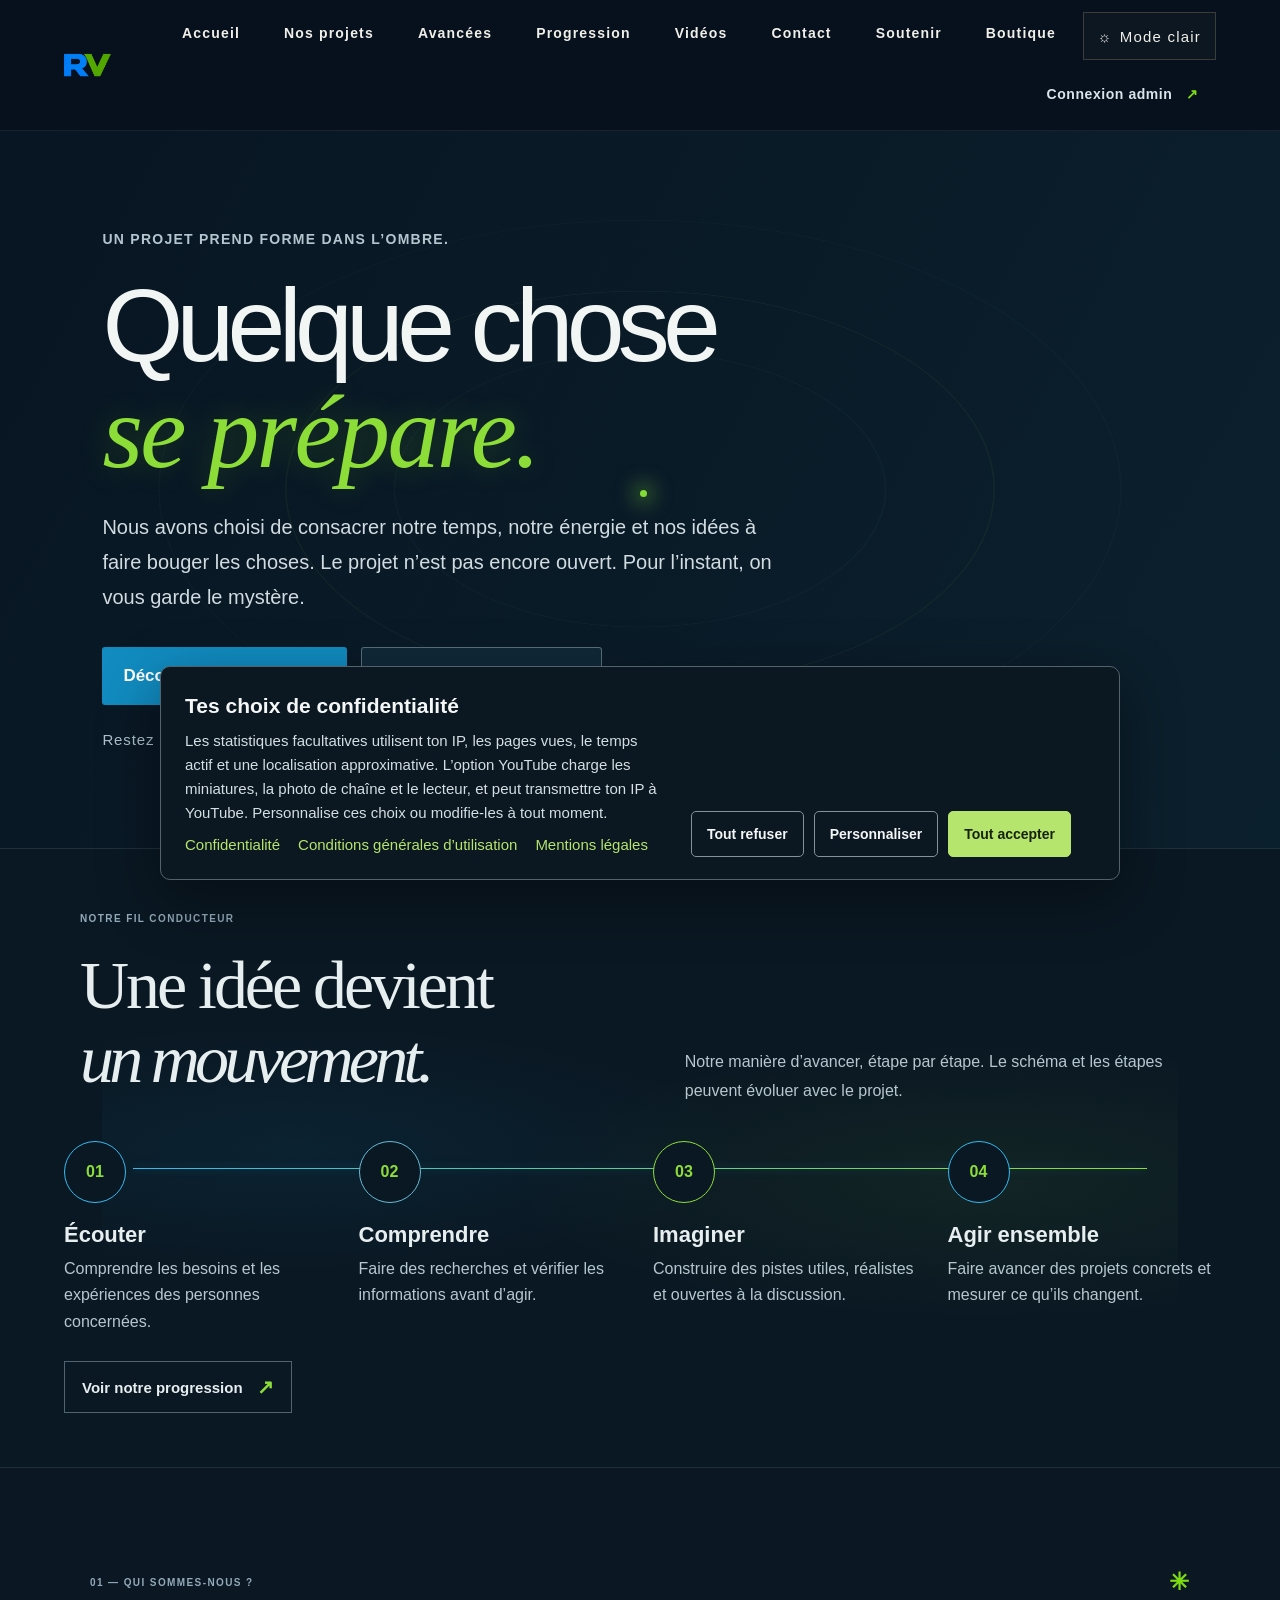
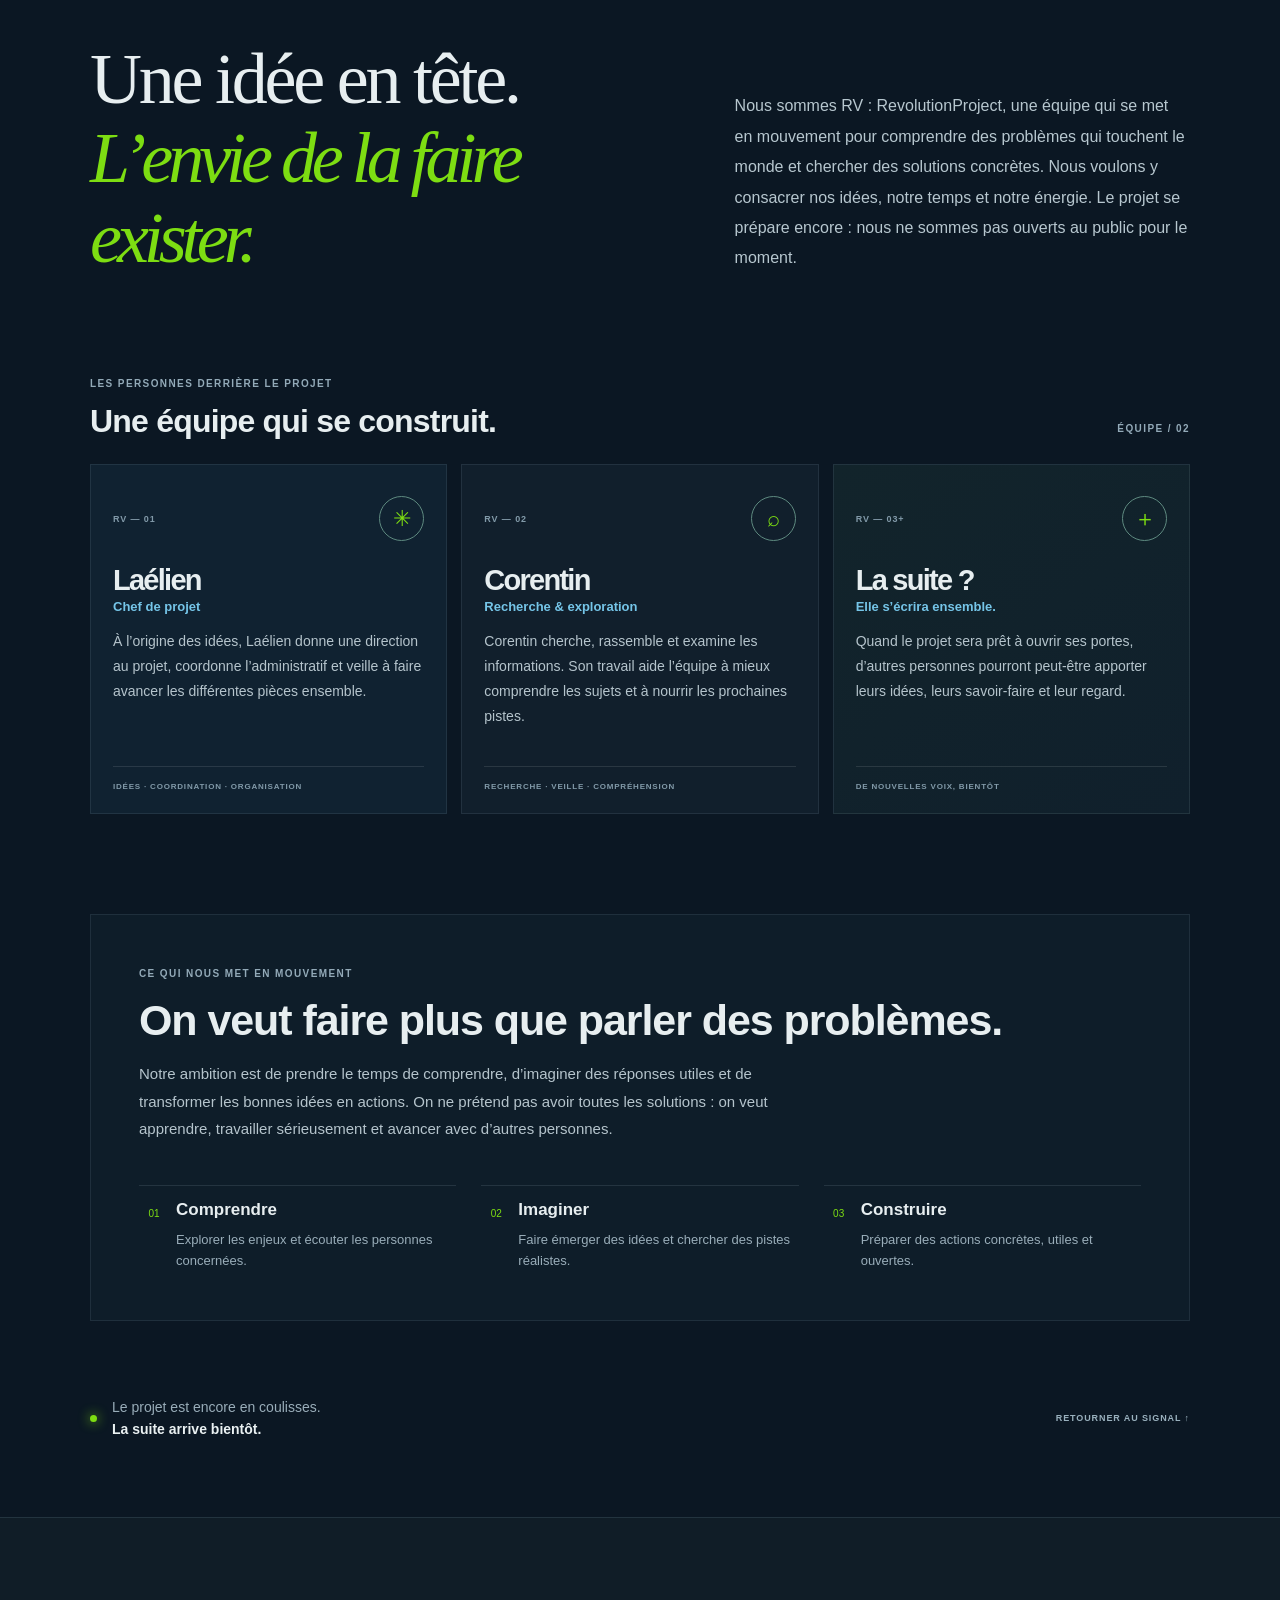
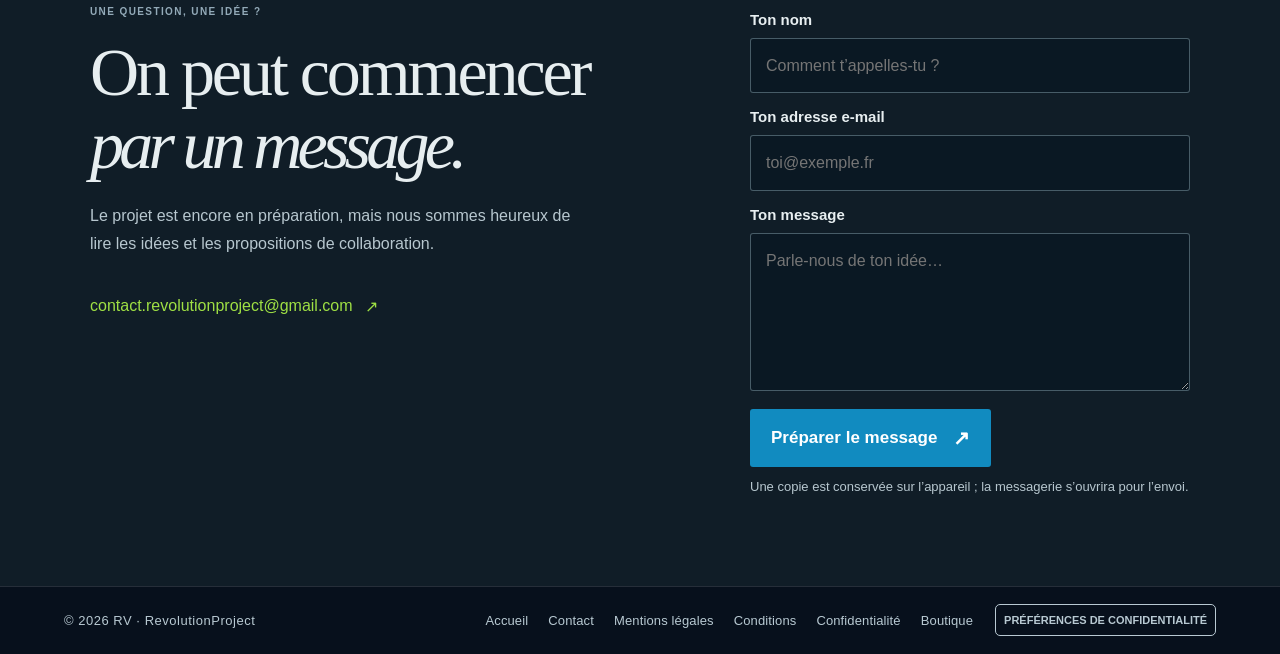
==== commit ee40c251: "mise en place du logo" ====
--- a/index.html
+++ b/index.html
@@ -4,11 +4,11 @@
   <meta charset="utf-8"><meta http-equiv="Content-Security-Policy" content="default-src 'self'; img-src 'self' data: https://i.ytimg.com https://yt3.ggpht.com https://yt3.googleusercontent.com; style-src 'self' 'unsafe-inline'; script-src 'self'; connect-src 'self' https://gkshnhdegrfscficfjye.supabase.co; font-src 'self' data:; object-src 'none'; base-uri 'self'; form-action 'self' mailto:; frame-src 'self' https://www.youtube.com https://www.youtube-nocookie.com"><meta name="referrer" content="strict-origin-when-cross-origin"><meta name="viewport" content="width=device-width, initial-scale=1">
   <meta name="theme-color" content="#08111b"><meta name="description" content="RV : RevolutionProject — quelque chose se prépare. Ouverture prochaine.">
   <title>RV : RevolutionProject — Ouverture prochaine</title>
-  <link rel="stylesheet" href="style.css?v=20261019-support-paypal"><link rel="stylesheet" href="coming.css?v=20261020-stats-motion">
+  <link rel="stylesheet" href="style.css?v=20261019-support-paypal"><link rel="stylesheet" href="coming.css?v=20261023-logo-mark">
 <link rel="stylesheet" href="analytics.css?v=20261020-choices">
-</head>
+<link rel="icon" type="image/png" href="assets/rv-logo-mark.png"></head>
 <body class="launch-page">
-  <header class="launch-header"><a class="brand-link" href="#home" aria-label="RV RevolutionProject — accueil"><img src="assets/rv-logo.png" alt="RV RevolutionProject"></a><button class="launch-menu-toggle" type="button" aria-expanded="false" aria-controls="launch-navigation" aria-label="Ouvrir le menu"><span></span><span></span><span></span></button><nav id="launch-navigation" class="launch-header-actions" aria-label="Navigation"><a class="announce-link" href="index.html">Accueil</a><a class="announce-link" href="annonces.html">Nos projets</a><a class="announce-link" href="devlogs.html">Avancées</a><a class="announce-link" href="parcours.html">Progression</a><a class="announce-link" href="videos.html">Vidéos</a><a class="announce-link" href="contact.html">Contact</a><a class="announce-link" href="soutenir.html">Soutenir</a><a class="announce-link" href="shop.html">Boutique</a><button class="theme-toggle" id="theme-toggle" type="button" aria-label="Changer de thème">◐ <span>Thème</span></button><a class="admin-login" href="admin.html">Connexion admin <span>↗</span></a></nav></header>
+  <header class="launch-header"><a class="brand-link" href="#home" aria-label="RV RevolutionProject — accueil"><img src="assets/rv-logo-mark.png" alt="RV RevolutionProject"></a><button class="launch-menu-toggle" type="button" aria-expanded="false" aria-controls="launch-navigation" aria-label="Ouvrir le menu"><span></span><span></span><span></span></button><nav id="launch-navigation" class="launch-header-actions" aria-label="Navigation"><a class="announce-link" href="index.html">Accueil</a><a class="announce-link" href="annonces.html">Nos projets</a><a class="announce-link" href="devlogs.html">Avancées</a><a class="announce-link" href="parcours.html">Progression</a><a class="announce-link" href="videos.html">Vidéos</a><a class="announce-link" href="contact.html">Contact</a><a class="announce-link" href="soutenir.html">Soutenir</a><a class="announce-link" href="shop.html">Boutique</a><button class="theme-toggle" id="theme-toggle" type="button" aria-label="Changer de thème">◐ <span>Thème</span></button><a class="admin-login" href="admin.html">Connexion admin <span>↗</span></a></nav></header>
   <main id="home" class="launch-main">
     <section class="launch-content" aria-labelledby="hero-title">
       <p class="launch-kicker" id="hero-kicker">RV : REVOLUTIONPROJECT · OUVERTURE PROCHAINE</p>
@@ -30,5 +30,5 @@
   <section class="contact-section" id="contact"><div class="contact-copy"><p class="about-overline">UNE QUESTION, UNE IDÉE ?</p><h2>On peut commencer<br><em>par un message.</em></h2><p>Le projet est encore en préparation, mais nous sommes heureux de lire les idées et les propositions de collaboration.</p><a class="contact-email-link" id="contact-email" href="mailto:bonjour@revolutionproject.fr">bonjour@revolutionproject.fr <span>↗</span></a></div><form class="contact-form" id="contact-form"><label for="contact-name">Ton nom</label><input id="contact-name" name="name" autocomplete="name" required maxlength="100" placeholder="Comment t’appelles-tu ?"><label for="contact-sender">Ton adresse e-mail</label><input id="contact-sender" name="email" type="email" autocomplete="email" required maxlength="150" placeholder="toi@exemple.fr"><label for="contact-message">Ton message</label><textarea id="contact-message" name="message" rows="5" required maxlength="3000" placeholder="Parle-nous de ton idée…"></textarea><button class="launch-button launch-button-primary" type="submit">Préparer le message <span>↗</span></button><p id="contact-status" class="contact-status" role="status" aria-live="polite">Une copie est conservée sur l’appareil ; la messagerie s’ouvrira pour l’envoi.</p></form></section>
   <footer class="launch-footer site-footer"><span>© <span id="footer-year"></span> RV · RevolutionProject</span><nav class="site-footer-links" aria-label="Liens utiles"><a href="index.html">Accueil</a><a href="contact.html">Contact</a><a href="mentions-legales.html">Mentions légales</a><a href="conditions.html">Conditions</a><a href="privacy.html">Confidentialité</a><a href="shop.html">Boutique</a></nav></footer>
   <script src="supabase-cloud.js?v=20261023-performance"></script><script src="site.js?v=20261020-stats-backtop"></script>
-<script src="analytics.js?v=20261022-analytics-authfix"></script>
+<script src="analytics.js?v=20261023-analytics-dbfix"></script>
 </body></html>
--- a/coming.css
+++ b/coming.css
@@ -145,3 +145,7 @@
 html[data-theme="light"] .back-to-top:hover,html[data-theme="light"] .back-to-top:focus-visible{background:#80c938;color:#10202a}
 @media(max-width:700px){.back-to-top{right:max(14px,env(safe-area-inset-right));bottom:calc(14px + env(safe-area-inset-bottom));width:48px;height:48px}}
 @media(prefers-reduced-motion:reduce){.back-to-top{transition:none}}
+
+
+/* RV monogram logo */
+body.launch-page > header.launch-header > a.brand-link img{display:block;width:auto!important;height:58px!important;max-width:54px!important;max-height:58px!important;object-fit:contain}
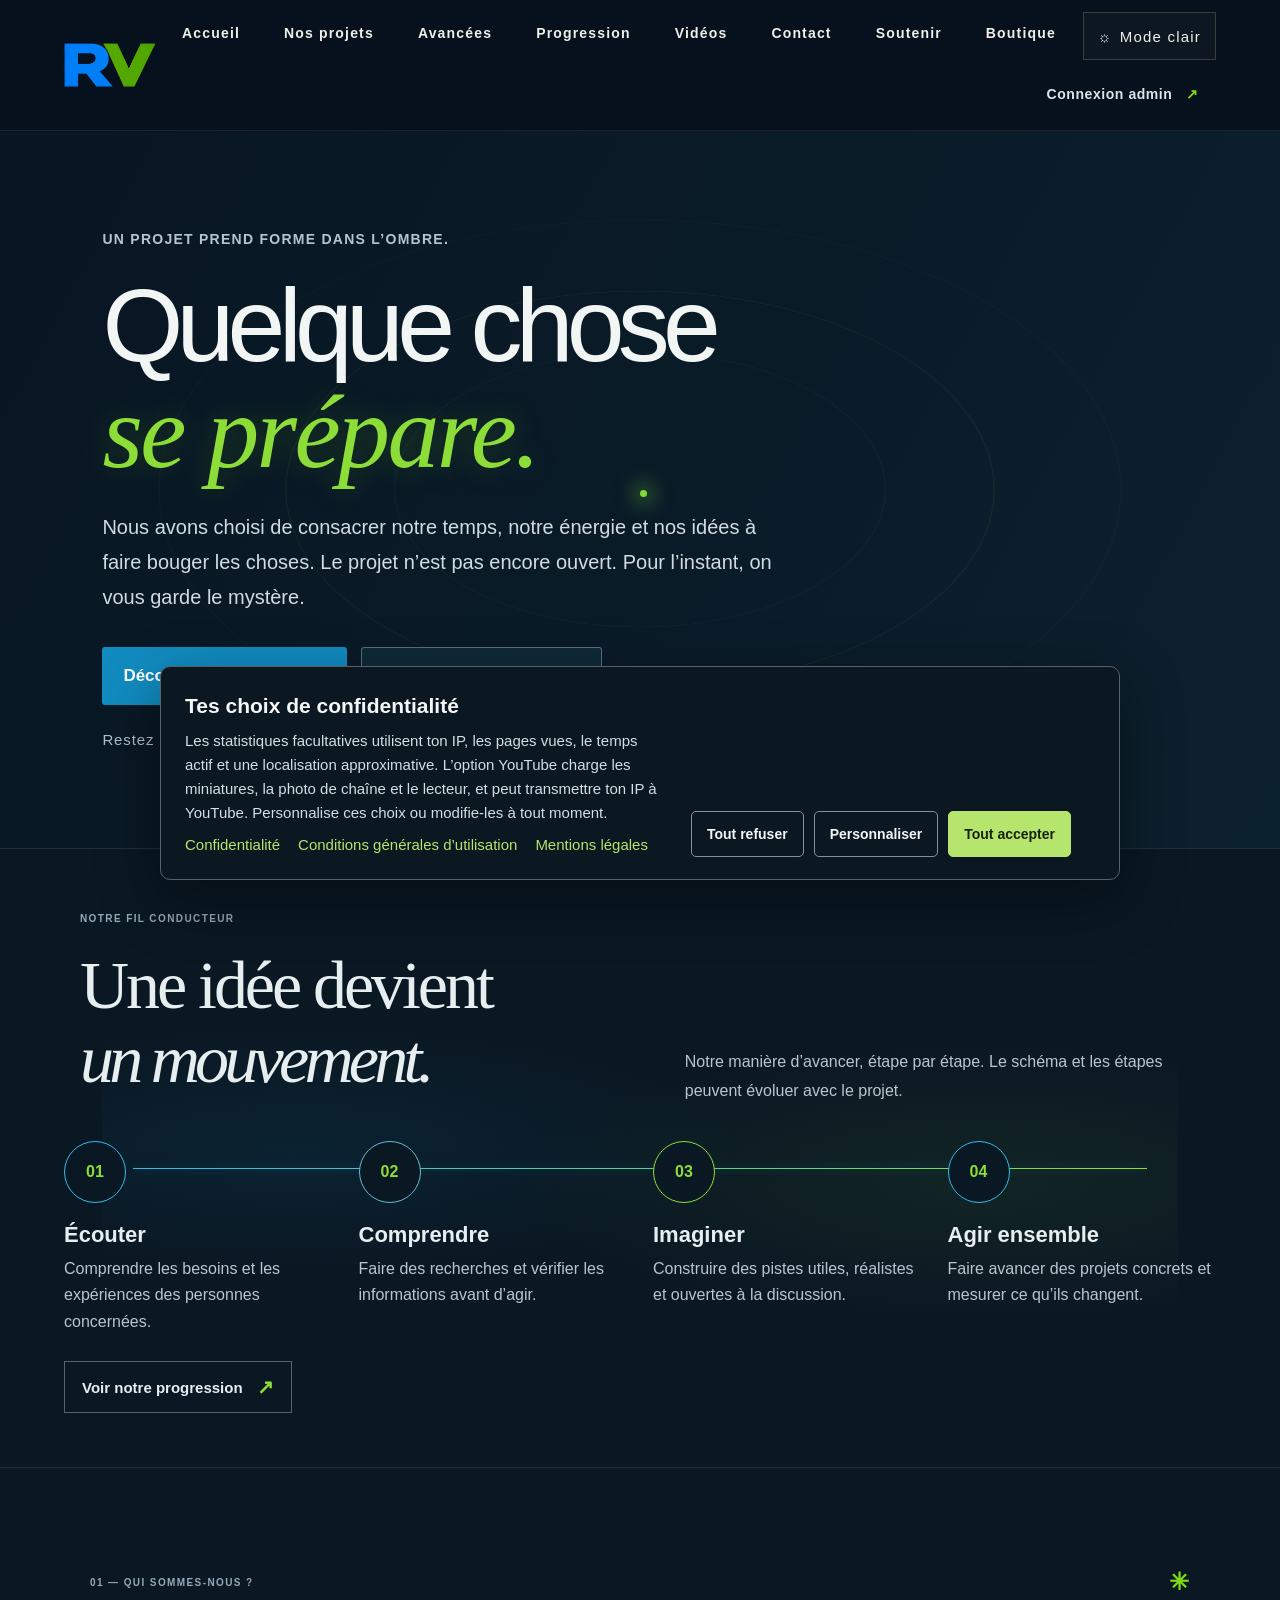
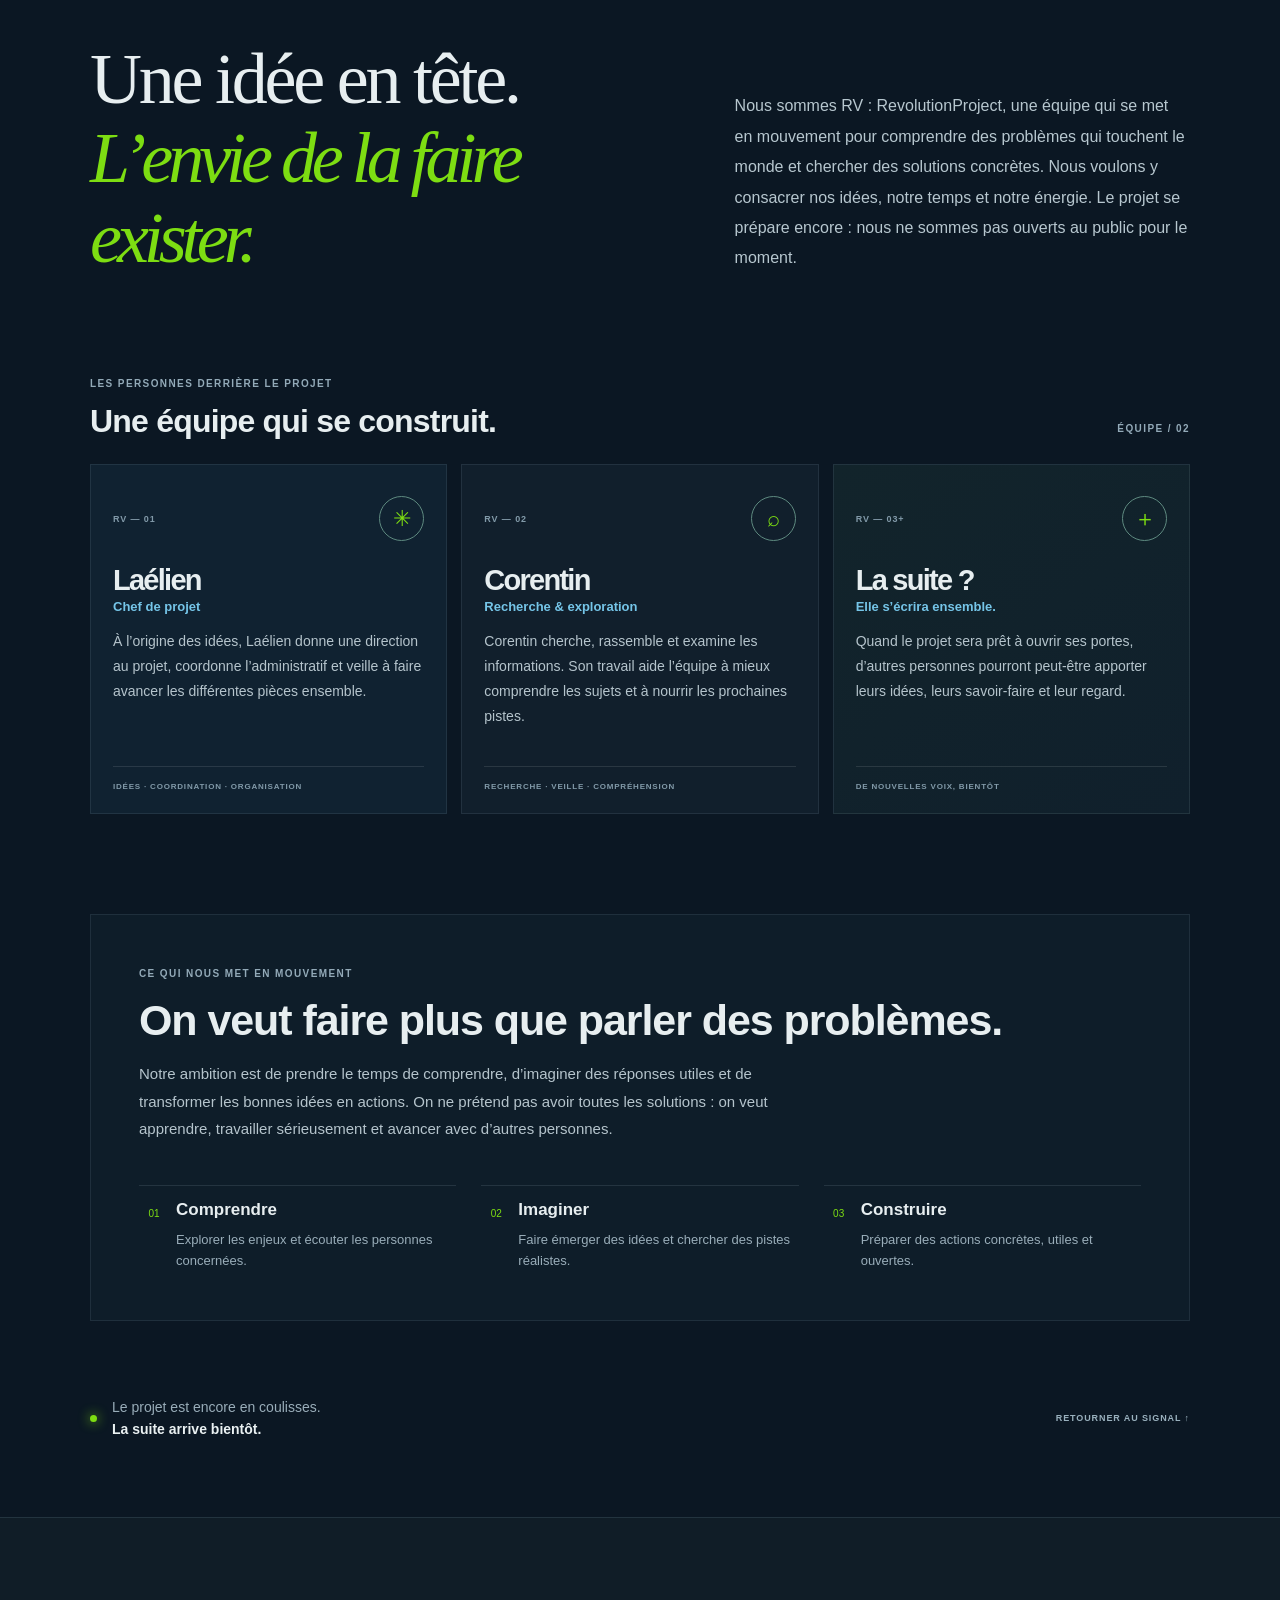
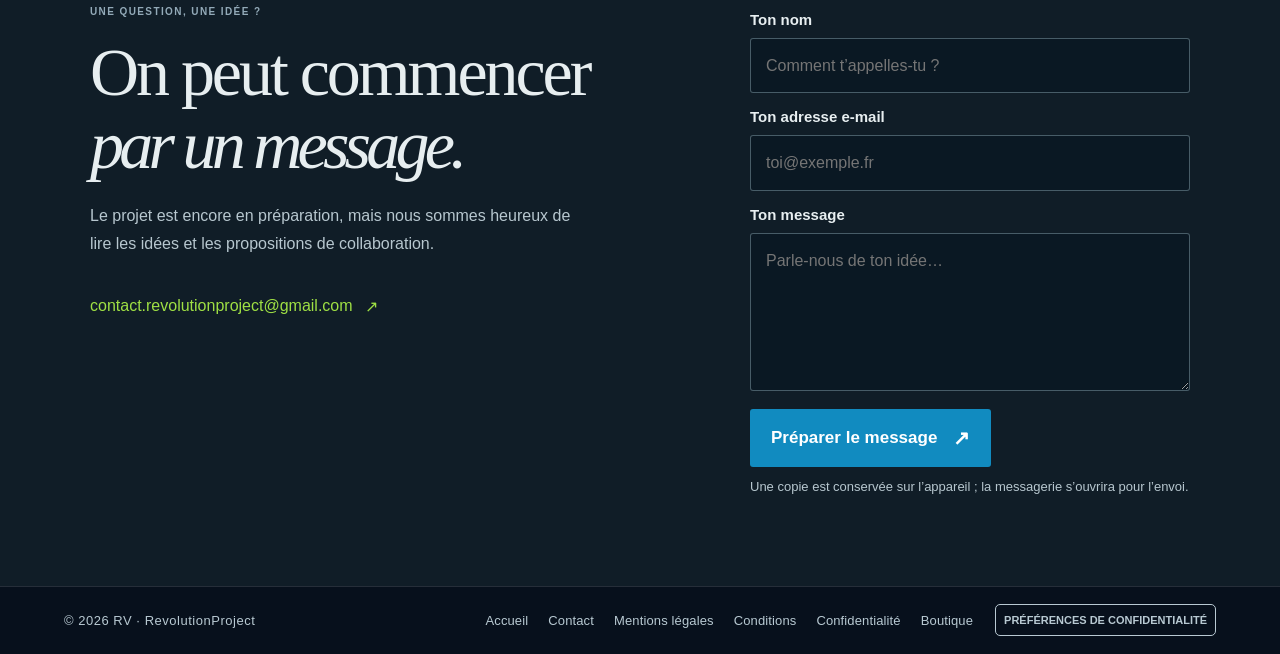
==== commit 3825e97e: "logo" ====
--- a/index.html
+++ b/index.html
@@ -4,11 +4,11 @@
   <meta charset="utf-8"><meta http-equiv="Content-Security-Policy" content="default-src 'self'; img-src 'self' data: https://i.ytimg.com https://yt3.ggpht.com https://yt3.googleusercontent.com; style-src 'self' 'unsafe-inline'; script-src 'self'; connect-src 'self' https://gkshnhdegrfscficfjye.supabase.co; font-src 'self' data:; object-src 'none'; base-uri 'self'; form-action 'self' mailto:; frame-src 'self' https://www.youtube.com https://www.youtube-nocookie.com"><meta name="referrer" content="strict-origin-when-cross-origin"><meta name="viewport" content="width=device-width, initial-scale=1">
   <meta name="theme-color" content="#08111b"><meta name="description" content="RV : RevolutionProject — quelque chose se prépare. Ouverture prochaine.">
   <title>RV : RevolutionProject — Ouverture prochaine</title>
-  <link rel="stylesheet" href="style.css?v=20261019-support-paypal"><link rel="stylesheet" href="coming.css?v=20261023-logo-mark">
+  <link rel="stylesheet" href="style.css?v=20261019-support-paypal"><link rel="stylesheet" href="coming.css?v=20261023-logo-v3">
 <link rel="stylesheet" href="analytics.css?v=20261020-choices">
-<link rel="icon" type="image/png" href="assets/rv-logo-mark.png"></head>
+<link rel="icon" type="image/x-icon" sizes="16x16 32x32 48x48" href="favicon.ico?v=20261023-rv-3"><link rel="shortcut icon" href="favicon.ico?v=20261023-rv-3"><link rel="icon" type="image/png" sizes="64x64" href="favicon.png?v=20261023-rv-3"></head>
 <body class="launch-page">
-  <header class="launch-header"><a class="brand-link" href="#home" aria-label="RV RevolutionProject — accueil"><img src="assets/rv-logo-mark.png" alt="RV RevolutionProject"></a><button class="launch-menu-toggle" type="button" aria-expanded="false" aria-controls="launch-navigation" aria-label="Ouvrir le menu"><span></span><span></span><span></span></button><nav id="launch-navigation" class="launch-header-actions" aria-label="Navigation"><a class="announce-link" href="index.html">Accueil</a><a class="announce-link" href="annonces.html">Nos projets</a><a class="announce-link" href="devlogs.html">Avancées</a><a class="announce-link" href="parcours.html">Progression</a><a class="announce-link" href="videos.html">Vidéos</a><a class="announce-link" href="contact.html">Contact</a><a class="announce-link" href="soutenir.html">Soutenir</a><a class="announce-link" href="shop.html">Boutique</a><button class="theme-toggle" id="theme-toggle" type="button" aria-label="Changer de thème">◐ <span>Thème</span></button><a class="admin-login" href="admin.html">Connexion admin <span>↗</span></a></nav></header>
+  <header class="launch-header"><a class="brand-link" href="#home" aria-label="RV RevolutionProject — accueil"><img src="assets/rv-logo-horizontal.png" alt="RV RevolutionProject"></a><button class="launch-menu-toggle" type="button" aria-expanded="false" aria-controls="launch-navigation" aria-label="Ouvrir le menu"><span></span><span></span><span></span></button><nav id="launch-navigation" class="launch-header-actions" aria-label="Navigation"><a class="announce-link" href="index.html">Accueil</a><a class="announce-link" href="annonces.html">Nos projets</a><a class="announce-link" href="devlogs.html">Avancées</a><a class="announce-link" href="parcours.html">Progression</a><a class="announce-link" href="videos.html">Vidéos</a><a class="announce-link" href="contact.html">Contact</a><a class="announce-link" href="soutenir.html">Soutenir</a><a class="announce-link" href="shop.html">Boutique</a><button class="theme-toggle" id="theme-toggle" type="button" aria-label="Changer de thème">◐ <span>Thème</span></button><a class="admin-login" href="admin.html">Connexion admin <span>↗</span></a></nav></header>
   <main id="home" class="launch-main">
     <section class="launch-content" aria-labelledby="hero-title">
       <p class="launch-kicker" id="hero-kicker">RV : REVOLUTIONPROJECT · OUVERTURE PROCHAINE</p>
--- a/coming.css
+++ b/coming.css
@@ -149,3 +149,6 @@
 
 /* RV monogram logo */
 body.launch-page > header.launch-header > a.brand-link img{display:block;width:auto!important;height:58px!important;max-width:54px!important;max-height:58px!important;object-fit:contain}
+
+/* RV monogram logo */
+body.launch-page > header.launch-header > a.brand-link img{display:block;width:92px!important;height:auto!important;max-width:92px!important;max-height:48px!important;object-fit:contain}
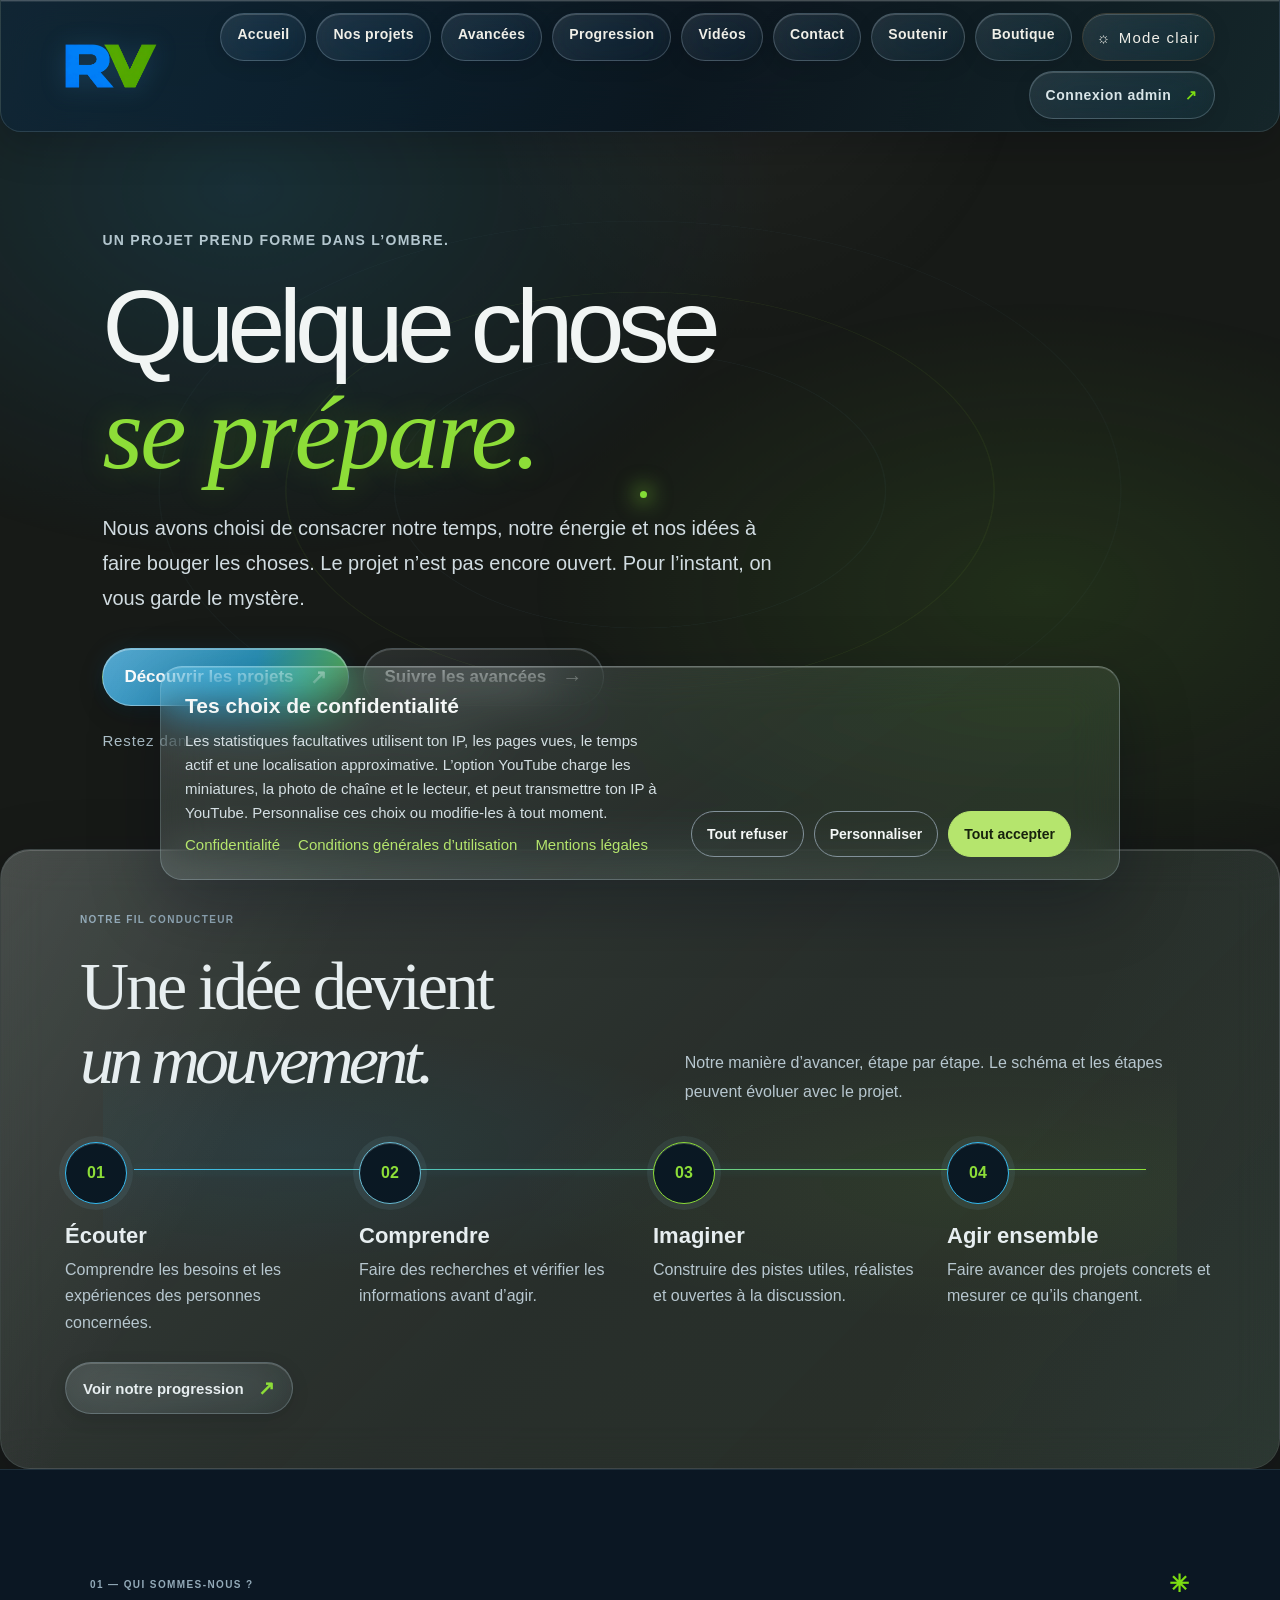
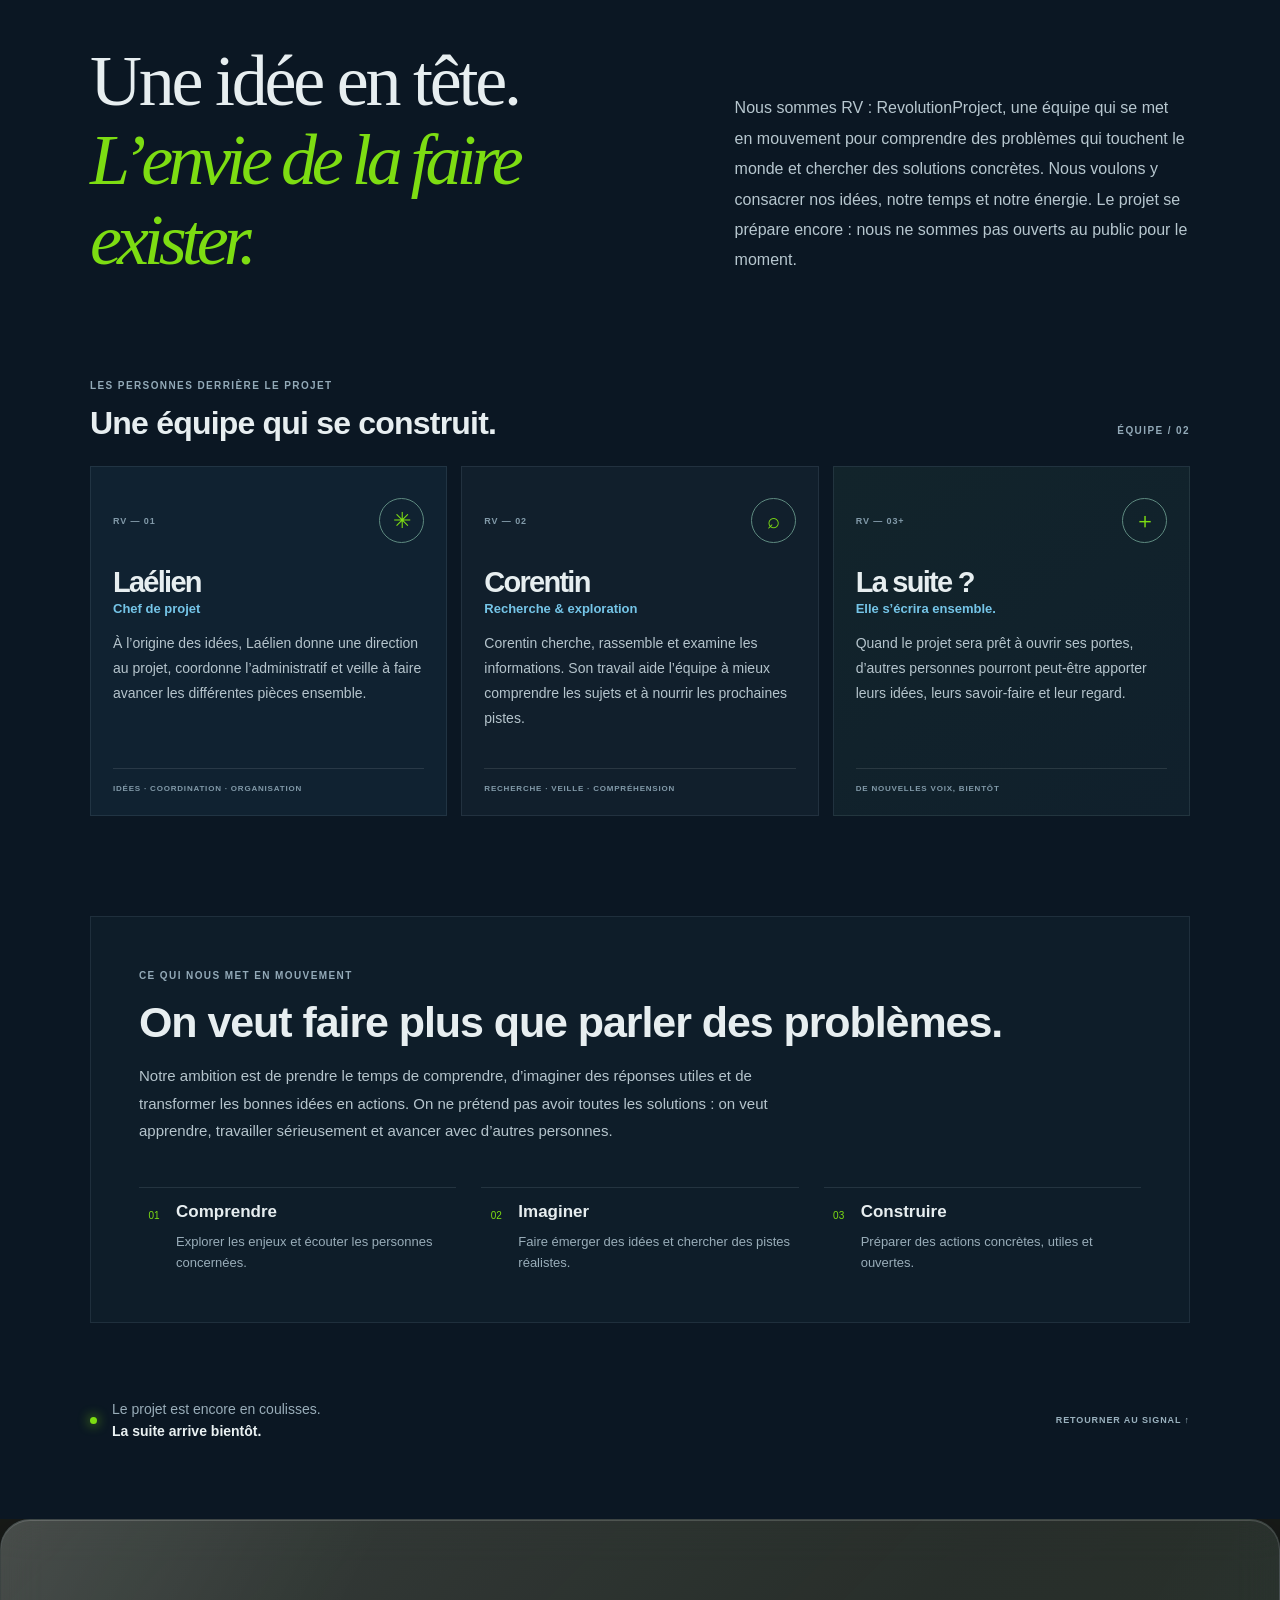
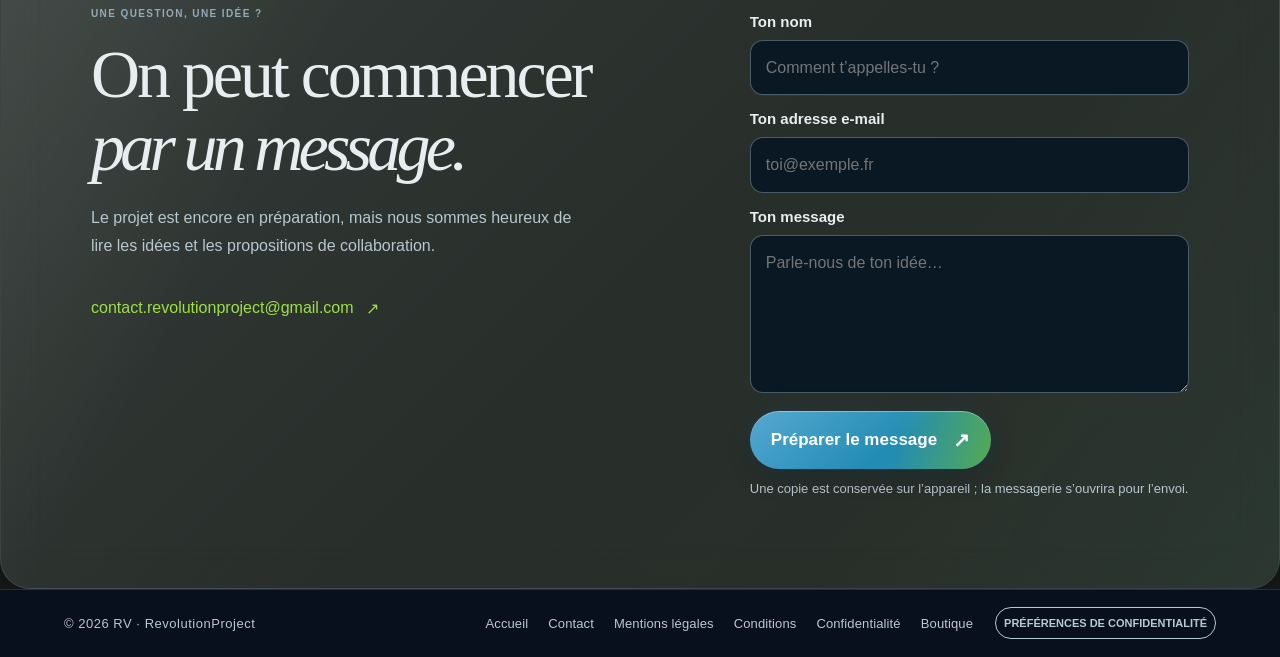
==== commit cdddd16b: "Liquid glass" ====
--- a/index.html
+++ b/index.html
@@ -6,7 +6,7 @@
   <title>RV : RevolutionProject — Ouverture prochaine</title>
   <link rel="stylesheet" href="style.css?v=20261019-support-paypal"><link rel="stylesheet" href="coming.css?v=20261023-logo-v3">
 <link rel="stylesheet" href="analytics.css?v=20261020-choices">
-<link rel="icon" type="image/x-icon" sizes="16x16 32x32 48x48" href="favicon.ico?v=20261023-rv-3"><link rel="shortcut icon" href="favicon.ico?v=20261023-rv-3"><link rel="icon" type="image/png" sizes="64x64" href="favicon.png?v=20261023-rv-3"></head>
+<link rel="icon" type="image/x-icon" sizes="16x16 32x32 48x48" href="favicon.ico?v=20261023-rv-3"><link rel="shortcut icon" href="favicon.ico?v=20261023-rv-3"><link rel="icon" type="image/png" sizes="64x64" href="favicon.png?v=20261023-rv-3"><link rel="stylesheet" href="liquid-glass.css?v=20261024-liquid-glass"></head>
 <body class="launch-page">
   <header class="launch-header"><a class="brand-link" href="#home" aria-label="RV RevolutionProject — accueil"><img src="assets/rv-logo-horizontal.png" alt="RV RevolutionProject"></a><button class="launch-menu-toggle" type="button" aria-expanded="false" aria-controls="launch-navigation" aria-label="Ouvrir le menu"><span></span><span></span><span></span></button><nav id="launch-navigation" class="launch-header-actions" aria-label="Navigation"><a class="announce-link" href="index.html">Accueil</a><a class="announce-link" href="annonces.html">Nos projets</a><a class="announce-link" href="devlogs.html">Avancées</a><a class="announce-link" href="parcours.html">Progression</a><a class="announce-link" href="videos.html">Vidéos</a><a class="announce-link" href="contact.html">Contact</a><a class="announce-link" href="soutenir.html">Soutenir</a><a class="announce-link" href="shop.html">Boutique</a><button class="theme-toggle" id="theme-toggle" type="button" aria-label="Changer de thème">◐ <span>Thème</span></button><a class="admin-login" href="admin.html">Connexion admin <span>↗</span></a></nav></header>
   <main id="home" class="launch-main">
--- a/liquid-glass.css
+++ b/liquid-glass.css
@@ -0,0 +1,499 @@
+/* RV — Liquid Glass visual layer. Loaded after the page-specific styles. */
+:root {
+  --lg-blur: 24px;
+  --lg-radius: 22px;
+  --lg-radius-small: 15px;
+  --lg-ease: cubic-bezier(.2,.75,.25,1);
+}
+
+/* Public pages: deep blue glass with cool edge reflections. */
+.launch-page {
+  --lg-surface: rgba(225, 244, 255, .075);
+  --lg-surface-strong: rgba(225, 244, 255, .12);
+  --lg-edge: rgba(210, 238, 255, .22);
+  --lg-edge-soft: rgba(210, 238, 255, .11);
+  --lg-shadow: 0 24px 70px rgba(0, 7, 20, .28), inset 0 1px 0 rgba(255,255,255,.16);
+  --lg-highlight: rgba(234, 249, 255, .72);
+  background-color: #07111d;
+  background-image:
+    radial-gradient(ellipse at 12% 4%, rgba(31, 163, 220, .15), transparent 36%),
+    radial-gradient(ellipse at 88% 30%, rgba(113, 221, 53, .09), transparent 32%),
+    linear-gradient(145deg, #081421 0%, #0b1c2a 52%, #07111d 100%);
+  background-attachment: fixed;
+}
+
+.launch-page::before {
+  background:
+    radial-gradient(ellipse at 20% 22%, rgba(36, 159, 216, .17), transparent 36%),
+    radial-gradient(ellipse at 80% 65%, rgba(119, 220, 54, .11), transparent 34%),
+    radial-gradient(ellipse at 58% 2%, rgba(255,255,255,.055), transparent 27%);
+  transform: scale(1.04);
+  animation: lg-atmosphere 25s ease-in-out infinite alternate;
+}
+
+.launch-header,
+.launch-footer,
+.launch-page .nav-links,
+.roadmap-more,
+.channel-link,
+.contact-home-link,
+.launch-button,
+.admin-login,
+.announce-link,
+.theme-toggle {
+  -webkit-backdrop-filter: blur(var(--lg-blur)) saturate(165%);
+  backdrop-filter: blur(var(--lg-blur)) saturate(165%);
+}
+
+.launch-header {
+  position: sticky;
+  top: 0;
+  overflow: visible;
+  border: 1px solid rgba(226, 245, 255, .13);
+  border-top-color: rgba(255,255,255,.23);
+  border-radius: 0 0 21px 21px;
+  background: linear-gradient(115deg, rgba(16, 39, 57, .78), rgba(7, 19, 31, .78) 54%, rgba(21, 43, 49, .74));
+  box-shadow: 0 14px 40px rgba(0, 5, 15, .2), inset 0 1px 0 rgba(255,255,255,.09);
+  letter-spacing: .035em;
+  transition: background .35s ease, box-shadow .35s ease;
+}
+
+.launch-header::after {
+  content: "";
+  position: absolute;
+  top: 0;
+  left: -35%;
+  width: 27%;
+  height: 1px;
+  pointer-events: none;
+  background: linear-gradient(90deg, transparent, rgba(216,246,255,.72), transparent);
+  animation: lg-edge-glint 9s 1s ease-in-out infinite;
+}
+
+.brand-link img { filter: drop-shadow(0 2px 12px rgba(70, 174, 237, .18)); }
+
+.launch-header-actions .announce-link,
+.launch-header-actions .admin-login,
+.launch-page .theme-toggle,
+.launch-button,
+.roadmap-more,
+.channel-link,
+.contact-home-link {
+  border: 1px solid var(--lg-edge);
+  border-radius: 999px;
+  background: linear-gradient(145deg, rgba(233,247,255,.105), rgba(167,213,237,.035));
+  box-shadow: inset 0 1px 0 rgba(255,255,255,.17), 0 5px 18px rgba(0,7,18,.12);
+  transition: transform .24s var(--lg-ease), background .24s ease, border-color .24s ease, box-shadow .24s ease;
+}
+
+.launch-header-actions .announce-link:hover,
+.launch-header-actions .admin-login:hover,
+.launch-page .theme-toggle:hover,
+.launch-button:hover,
+.roadmap-more:hover,
+.channel-link:hover,
+.contact-home-link:hover {
+  transform: translateY(-2px);
+  border-color: rgba(203, 242, 255, .46);
+  background: linear-gradient(145deg, rgba(233,247,255,.18), rgba(167,213,237,.075));
+  box-shadow: inset 0 1px 0 rgba(255,255,255,.24), 0 12px 28px rgba(0,7,18,.22), 0 0 24px rgba(74,182,229,.09);
+}
+
+.launch-menu-toggle {
+  border: 1px solid var(--lg-edge) !important;
+  border-radius: 15px !important;
+  background: linear-gradient(145deg, rgba(243,250,255,.14), rgba(177,213,231,.055)) !important;
+  -webkit-backdrop-filter: blur(18px) saturate(160%);
+  backdrop-filter: blur(18px) saturate(160%);
+  box-shadow: inset 0 1px 0 rgba(255,255,255,.2), 0 7px 20px rgba(0,7,18,.2);
+  transition: transform .2s var(--lg-ease), box-shadow .2s ease !important;
+}
+.launch-menu-toggle:hover { transform: translateY(-1px); box-shadow: inset 0 1px 0 rgba(255,255,255,.24), 0 10px 25px rgba(0,7,18,.28); }
+
+.hero-art .orb { filter: saturate(1.16); }
+.hero-art .orb-one { box-shadow: inset -20px -26px 38px rgba(72,124,23,.34), 0 12px 55px rgba(104,224,46,.18); }
+.hero-art .orb-two { box-shadow: inset -17px -18px 28px rgba(166,54,36,.28), 0 12px 55px rgba(255,127,82,.14); }
+
+.manifesto,
+.actions,
+.roadmap-section,
+.contact-section,
+.join-section {
+  position: relative;
+  isolation: isolate;
+  border: 1px solid var(--lg-edge-soft);
+  border-radius: 30px;
+  background-color: var(--lg-surface);
+  background-image: linear-gradient(135deg, rgba(232,248,255,.085), rgba(195,226,245,.018) 52%, rgba(145,223,105,.035));
+  -webkit-backdrop-filter: blur(22px) saturate(150%);
+  backdrop-filter: blur(22px) saturate(150%);
+  box-shadow: var(--lg-shadow);
+}
+.join-section { margin: 30px 4.5%; overflow: hidden; }
+.manifesto::before,
+.actions::before,
+.roadmap-section::before,
+.contact-section::before,
+.join-section::before {
+  content: "";
+  position: absolute;
+  inset: 0;
+  z-index: -1;
+  pointer-events: none;
+  border-radius: inherit;
+  background: linear-gradient(118deg, rgba(255,255,255,.085), transparent 24%, transparent 72%, rgba(117,210,247,.045));
+}
+
+.principle,
+.stat,
+.stat-quote,
+.roadmap-step,
+.join-content,
+.contact-copy,
+.contact-form { min-width: 0; }
+.principle { transition: padding .25s var(--lg-ease), background .25s ease, border-color .25s ease; }
+.principle:hover { padding-left: 12px; padding-right: 12px; background: rgba(221,243,255,.045); border-color: var(--lg-edge); }
+
+.action-card,
+.announcement-card,
+.devlog-content,
+.progress-overview,
+.milestone-card,
+.milestone-item,
+.video-card,
+.youtube-live,
+.youtube-channel-card,
+.shop-closed,
+.shop-product,
+.transfer-card,
+.paypal-card,
+.support-unavailable,
+.contact-page-grid,
+.contact-page-aside,
+.page-editor-card,
+.milestone-editor-card,
+.announcement-editor-card,
+.devlog-editor-card,
+.inbox-panel,
+.analytics-consent,
+.console .room-card {
+  border: 1px solid var(--lg-edge);
+  border-top-color: rgba(239,250,255,.32);
+  border-radius: var(--lg-radius);
+  background-color: var(--lg-surface);
+  background-image: linear-gradient(145deg, rgba(236,249,255,.095), rgba(194,228,246,.025) 58%, rgba(146,224,111,.035));
+  -webkit-backdrop-filter: blur(var(--lg-blur)) saturate(155%);
+  backdrop-filter: blur(var(--lg-blur)) saturate(155%);
+  box-shadow: var(--lg-shadow);
+}
+
+.action-card,
+.announcement-card,
+.video-card,
+.shop-product,
+.page-editor-card,
+.milestone-editor-card,
+.announcement-editor-card,
+.devlog-editor-card {
+  position: relative;
+  overflow: hidden;
+  transition: transform .32s var(--lg-ease), border-color .32s ease, box-shadow .32s ease;
+  animation: lg-card-in .65s var(--lg-ease) both;
+}
+.action-card:nth-child(2), .announcement-card:nth-child(2), .shop-product:nth-child(2) { animation-delay: 80ms; }
+.action-card:nth-child(3), .announcement-card:nth-child(3), .shop-product:nth-child(3) { animation-delay: 150ms; }
+.action-card::before,
+.announcement-card::before,
+.video-card::before,
+.shop-product::before {
+  content: "";
+  position: absolute;
+  z-index: 1;
+  inset: 0;
+  pointer-events: none;
+  border-radius: inherit;
+  background: linear-gradient(125deg, rgba(255,255,255,.13), transparent 26%, transparent 70%, rgba(123,213,250,.055));
+  opacity: .8;
+}
+.action-card:hover,
+.announcement-card:hover,
+.video-card:hover,
+.shop-product:hover,
+.page-editor-card:hover,
+.milestone-editor-card:hover,
+.announcement-editor-card:hover,
+.devlog-editor-card:hover {
+  transform: translateY(-5px);
+  border-color: rgba(206,241,255,.42);
+  box-shadow: 0 28px 70px rgba(0,7,20,.35), inset 0 1px 0 rgba(255,255,255,.23), 0 0 30px rgba(89,190,231,.08);
+}
+.announcement-image, .announcement-image-placeholder, .video-thumbnail, .shop-product-image { border-radius: calc(var(--lg-radius) - 1px) calc(var(--lg-radius) - 1px) 0 0; }
+.devlog-content { padding: 22px 24px; }
+.progress-overview { padding: 24px; }
+.progress-bar { box-shadow: inset 0 1px 3px rgba(0,0,0,.32); }
+.progress-bar > span { filter: drop-shadow(0 0 8px rgba(96,197,236,.34)); }
+.roadmap-point { box-shadow: 0 0 0 6px rgba(147,219,243,.08), inset 0 1px 0 rgba(255,255,255,.2); transition: transform .28s var(--lg-ease), box-shadow .28s ease; }
+.roadmap-step:hover .roadmap-point { transform: scale(1.09); box-shadow: 0 0 0 9px rgba(147,219,243,.12), 0 0 28px rgba(95,199,236,.18), inset 0 1px 0 rgba(255,255,255,.25); }
+
+button,
+.button,
+.launch-button,
+.roadmap-more,
+.analytics-consent button,
+.analytics-settings,
+.console button {
+  -webkit-tap-highlight-color: transparent;
+}
+.button,
+.launch-button,
+.analytics-consent button,
+.analytics-settings,
+.add-page,
+.admin-tab,
+.admin-site .button,
+.console button:not(.switch) {
+  border-radius: 999px;
+  transition: transform .2s var(--lg-ease), background .2s ease, box-shadow .2s ease, border-color .2s ease;
+}
+.button:active,
+.launch-button:active,
+.analytics-consent button:active,
+.admin-tab:active,
+.add-page:active,
+.console button:not(.switch):active { transform: scale(.975); }
+.button-dark,
+.launch-button-primary,
+.button-light {
+  border: 1px solid rgba(223,248,255,.4);
+  background-image: linear-gradient(145deg, rgba(255,255,255,.23), transparent 60%), linear-gradient(105deg, #248ec1, #228cb3 60%, #55aa54);
+  box-shadow: inset 0 1px 0 rgba(255,255,255,.36), 0 9px 24px rgba(4,12,22,.24), 0 0 24px rgba(46,156,210,.12);
+}
+.button-dark:hover,
+.launch-button-primary:hover,
+.button-light:hover { box-shadow: inset 0 1px 0 rgba(255,255,255,.42), 0 14px 31px rgba(4,12,22,.3), 0 0 31px rgba(70,180,220,.2); }
+
+input,
+textarea,
+select,
+.contact-form input,
+.contact-form textarea,
+.editor input,
+.editor textarea,
+.editor select,
+.console .mode-button,
+.console .choice-row,
+.console .swing-button,
+.console .timer-row,
+.console .timer-row select {
+  border-radius: 13px;
+  -webkit-backdrop-filter: blur(12px);
+  backdrop-filter: blur(12px);
+  transition: border-color .2s ease, box-shadow .2s ease, background .2s ease;
+}
+input:focus-visible,
+textarea:focus-visible,
+select:focus-visible,
+.contact-form input:focus,
+.contact-form textarea:focus,
+.editor input:focus,
+.editor textarea:focus {
+  outline: 2px solid rgba(99,205,244,.9);
+  outline-offset: 2px;
+  box-shadow: 0 0 0 5px rgba(99,205,244,.15), 0 0 24px rgba(99,205,244,.12);
+}
+
+.admin-site {
+  --lg-surface: rgba(255,255,255,.57);
+  --lg-edge: rgba(255,255,255,.72);
+  --lg-shadow: 0 24px 68px rgba(40,45,34,.09), inset 0 1px 0 rgba(255,255,255,.82);
+  background:
+    radial-gradient(ellipse at 12% 0%, rgba(113,185,215,.16), transparent 34%),
+    radial-gradient(ellipse at 92% 22%, rgba(169,214,103,.12), transparent 30%),
+    #f5f3ed;
+  background-attachment: fixed;
+}
+.admin-site .nav-wrap.admin-nav,
+.admin-site .topline,
+.admin-tabs,
+.editor-actions,
+.admin-footer,
+.admin-site .notice,
+.admin-site .security-note {
+  border: 1px solid var(--lg-edge);
+  border-top-color: rgba(255,255,255,.9);
+  border-radius: var(--lg-radius);
+  background: var(--lg-surface);
+  -webkit-backdrop-filter: blur(var(--lg-blur)) saturate(150%);
+  backdrop-filter: blur(var(--lg-blur)) saturate(150%);
+  box-shadow: var(--lg-shadow);
+}
+.admin-site .topline { margin: 10px 16px 0; min-height: 36px; border-radius: 999px; }
+.admin-site .nav-wrap.admin-nav { position: sticky; top: 10px; z-index: 20; height: auto; min-height: 74px; margin: 10px 16px 0; padding: 10px 22px; }
+.admin-main { max-width: 1120px; }
+.admin-heading,
+.edit-section,
+.login-screen,
+.proofing-panel,
+.inbox-panel,
+.insight-row,
+.milestone-editor-card,
+.announcement-editor-card,
+.devlog-editor-card,
+.page-editor-card {
+  border-color: var(--lg-edge);
+}
+.admin-tabs { padding: 8px; gap: 8px; margin: 18px 0; }
+.admin-tab { border: 1px solid transparent; background: rgba(255,255,255,.36); }
+.admin-tab:hover { border-color: rgba(100,157,182,.32); background: rgba(232,246,250,.82); transform: translateY(-1px); }
+.admin-tab.active { box-shadow: inset 0 1px 0 rgba(255,255,255,.55), 0 5px 16px rgba(27,68,32,.13); }
+.editor-actions { gap: 14px; padding: 16px; }
+.admin-site .edit-section { padding: 27px 22px; margin: 0 0 16px; border: 1px solid var(--lg-edge); border-radius: var(--lg-radius); background: var(--lg-surface); -webkit-backdrop-filter: blur(var(--lg-blur)); backdrop-filter: blur(var(--lg-blur)); box-shadow: var(--lg-shadow); }
+.admin-site .editor input,
+.admin-site .editor textarea,
+.admin-site .editor select,
+.admin-site #login-form input { background: rgba(255,255,255,.68); border-color: rgba(104,127,130,.3); }
+.admin-site .add-page,
+.admin-site .remove-page,
+.admin-site .logout-button,
+.admin-site .reset-button,
+.admin-site .import-button,
+.admin-site .export-button { border-radius: 999px; }
+
+.console {
+  position: relative;
+  isolation: isolate;
+}
+.console::before {
+  content: "";
+  position: fixed;
+  inset: 0;
+  z-index: -1;
+  pointer-events: none;
+  background: radial-gradient(ellipse at 15% 12%, rgba(99,210,204,.14), transparent 35%), radial-gradient(ellipse at 88% 60%, rgba(110,178,255,.12), transparent 32%);
+  animation: lg-atmosphere 22s ease-in-out infinite alternate;
+}
+.console .room-card { background-image: linear-gradient(145deg, rgba(229,255,252,.16), rgba(145,198,203,.04) 58%, rgba(115,196,205,.08)); }
+
+/* Light appearance keeps the same glass depth with dark, readable type. */
+html[data-theme="light"] .launch-page {
+  --lg-surface: rgba(248, 253, 255, .64);
+  --lg-surface-strong: rgba(255,255,255,.8);
+  --lg-edge: rgba(255,255,255,.82);
+  --lg-edge-soft: rgba(91,132,150,.2);
+  --lg-shadow: 0 22px 65px rgba(32,75,91,.10), inset 0 1px 0 rgba(255,255,255,.94);
+  --lg-highlight: rgba(255,255,255,.92);
+  background-color: #eaf2f3;
+  background-image: radial-gradient(ellipse at 13% 8%, rgba(50,174,222,.13), transparent 35%), radial-gradient(ellipse at 88% 22%, rgba(150,209,91,.12), transparent 32%), linear-gradient(145deg,#f0f6f5,#e6eff1 60%,#f7f8f4);
+}
+html[data-theme="light"] .launch-page::before {
+  background: radial-gradient(ellipse at 18% 20%, rgba(41,167,215,.12), transparent 38%), radial-gradient(ellipse at 83% 70%, rgba(136,202,78,.11), transparent 35%), radial-gradient(ellipse at 52% 2%, rgba(255,255,255,.62), transparent 30%);
+}
+html[data-theme="light"] .launch-header {
+  background: linear-gradient(115deg, rgba(246,253,255,.86), rgba(230,243,248,.78) 54%, rgba(236,248,238,.82));
+  border-color: rgba(63,103,121,.18);
+  border-top-color: rgba(255,255,255,.98);
+  box-shadow: 0 14px 38px rgba(43,83,98,.11), inset 0 1px 0 #fff;
+}
+html[data-theme="light"] .launch-header-actions .announce-link,
+html[data-theme="light"] .launch-header-actions .admin-login,
+html[data-theme="light"] .launch-page .theme-toggle,
+html[data-theme="light"] .launch-button,
+html[data-theme="light"] .roadmap-more,
+html[data-theme="light"] .channel-link,
+html[data-theme="light"] .contact-home-link { color: #193c4c; background: linear-gradient(145deg, rgba(255,255,255,.8), rgba(218,239,246,.54)); border-color: rgba(63,103,121,.25); }
+html[data-theme="light"] .manifesto,
+html[data-theme="light"] .actions,
+html[data-theme="light"] .roadmap-section,
+html[data-theme="light"] .contact-section,
+html[data-theme="light"] .join-section { background-color: rgba(249,253,252,.76); background-image: linear-gradient(135deg, rgba(255,255,255,.8), rgba(221,239,245,.42) 55%, rgba(223,244,216,.34)); }
+html[data-theme="light"] .join-section { color: #193c4c; }
+html[data-theme="light"] .launch-page .announcement-card,
+html[data-theme="light"] .launch-page .devlog-content,
+html[data-theme="light"] .launch-page .progress-overview,
+html[data-theme="light"] .launch-page .milestone-card,
+html[data-theme="light"] .launch-page .video-card,
+html[data-theme="light"] .launch-page .shop-closed,
+html[data-theme="light"] .launch-page .shop-product,
+html[data-theme="light"] .launch-page .transfer-card,
+html[data-theme="light"] .launch-page .paypal-card,
+html[data-theme="light"] .launch-page .support-unavailable,
+html[data-theme="light"] .launch-page .contact-page-grid { background-color: rgba(250,253,253,.82); background-image: linear-gradient(145deg, rgba(255,255,255,.86), rgba(224,240,245,.54) 65%, rgba(233,246,228,.42)); }
+html[data-theme="light"] .launch-page .launch-footer { background: linear-gradient(110deg, rgba(242,249,249,.87), rgba(225,239,241,.8)); border-top-color: rgba(60,102,118,.16); }
+
+html[data-theme="dark"] .admin-site {
+  --lg-surface: rgba(28, 35, 31, .76);
+  --lg-edge: rgba(201,225,205,.16);
+  --lg-shadow: 0 24px 68px rgba(0,0,0,.24), inset 0 1px 0 rgba(255,255,255,.075);
+  background: radial-gradient(ellipse at 10% 0%, rgba(41,117,151,.16), transparent 35%), radial-gradient(ellipse at 92% 18%, rgba(113,166,59,.12), transparent 30%), #141a17;
+}
+html[data-theme="dark"] .admin-site .nav-wrap.admin-nav,
+html[data-theme="dark"] .admin-site .topline,
+html[data-theme="dark"] .admin-tabs,
+html[data-theme="dark"] .editor-actions,
+html[data-theme="dark"] .admin-footer,
+html[data-theme="dark"] .admin-site .notice,
+html[data-theme="dark"] .admin-site .security-note,
+html[data-theme="dark"] .admin-site .edit-section { background-color: var(--lg-surface); border-color: var(--lg-edge); }
+html[data-theme="dark"] .admin-site .editor input,
+html[data-theme="dark"] .admin-site .editor textarea,
+html[data-theme="dark"] .admin-site .editor select,
+html[data-theme="dark"] .admin-site #login-form input { background: rgba(15,22,19,.78); border-color: rgba(205,225,206,.24); }
+html[data-theme="dark"] .admin-tab { background: rgba(240,250,240,.055); }
+html[data-theme="dark"] .admin-tab:hover { background: rgba(213,242,221,.12); }
+
+@keyframes lg-atmosphere {
+  0% { transform: translate3d(-.6%, -.4%, 0) scale(1.04); opacity: .82; }
+  100% { transform: translate3d(.7%, .5%, 0) scale(1.08); opacity: 1; }
+}
+@keyframes lg-edge-glint {
+  0%, 68%, 100% { left: -35%; opacity: 0; }
+  74% { opacity: .75; }
+  88% { left: 112%; opacity: .22; }
+}
+@keyframes lg-card-in {
+  from { opacity: 0; transform: translateY(13px) scale(.99); }
+  to { opacity: 1; transform: translateY(0) scale(1); }
+}
+
+@media (max-width: 820px) {
+  .launch-header { -webkit-backdrop-filter: blur(20px) saturate(150%); backdrop-filter: blur(20px) saturate(150%); }
+  .join-section { margin: 20px 3%; }
+  .admin-site .nav-wrap.admin-nav { margin: 8px 10px 0; }
+}
+@media (max-width: 620px) {
+  .launch-header { border-radius: 0 0 17px 17px; }
+  .launch-page .nav-links,
+  .launch-page .launch-header-actions { background: rgba(7, 19, 31, .91); border: 1px solid var(--lg-edge); border-radius: 0 0 20px 20px; box-shadow: 0 24px 46px rgba(0,0,0,.28), inset 0 1px 0 rgba(255,255,255,.1); }
+  html[data-theme="light"] .launch-page .nav-links,
+  html[data-theme="light"] .launch-page .launch-header-actions { background: rgba(241,249,250,.94); }
+  .manifesto, .actions, .roadmap-section, .contact-section, .join-section { border-radius: 23px; }
+  .join-section { margin: 14px 12px; }
+  .announcement-card, .video-card, .shop-product, .transfer-card, .paypal-card, .support-unavailable { border-radius: 18px; }
+  .admin-site .topline { margin-left: 8px; margin-right: 8px; }
+  .admin-site .nav-wrap.admin-nav { top: 5px; margin: 7px 8px 0; padding: 9px 12px; border-radius: 17px; }
+  .admin-site .edit-section { padding: 20px 15px; border-radius: 18px; }
+  .editor-actions { border-radius: 18px; }
+  .analytics-consent { border-radius: 20px; }
+}
+@media (prefers-reduced-motion: reduce) {
+  .launch-page::before, .launch-header::after, .console::before,
+  .action-card, .announcement-card, .video-card, .shop-product,
+  .launch-header-actions .announce-link, .launch-header-actions .admin-login,
+  .launch-page .theme-toggle, .launch-button, .roadmap-more,
+  .channel-link, .contact-home-link, .roadmap-point, .principle,
+  .button, .admin-tab, .add-page { animation: none !important; transition: none !important; }
+  .action-card, .announcement-card, .video-card, .shop-product { opacity: 1; transform: none; }
+}
+
+@supports not ((backdrop-filter: blur(1px)) or (-webkit-backdrop-filter: blur(1px))) {
+  .launch-header, .launch-footer, .manifesto, .actions, .roadmap-section,
+  .contact-section, .join-section, .announcement-card, .video-card,
+  .shop-product, .transfer-card, .paypal-card, .analytics-consent,
+  .admin-tabs, .editor-actions, .admin-site .edit-section { background-color: rgba(9,25,38,.96); }
+  html[data-theme="light"] .launch-header,
+  html[data-theme="light"] .manifesto,
+  html[data-theme="light"] .actions,
+  html[data-theme="light"] .roadmap-section,
+  html[data-theme="light"] .contact-section,
+  html[data-theme="light"] .join-section { background-color: rgba(244,250,250,.97); }
+}
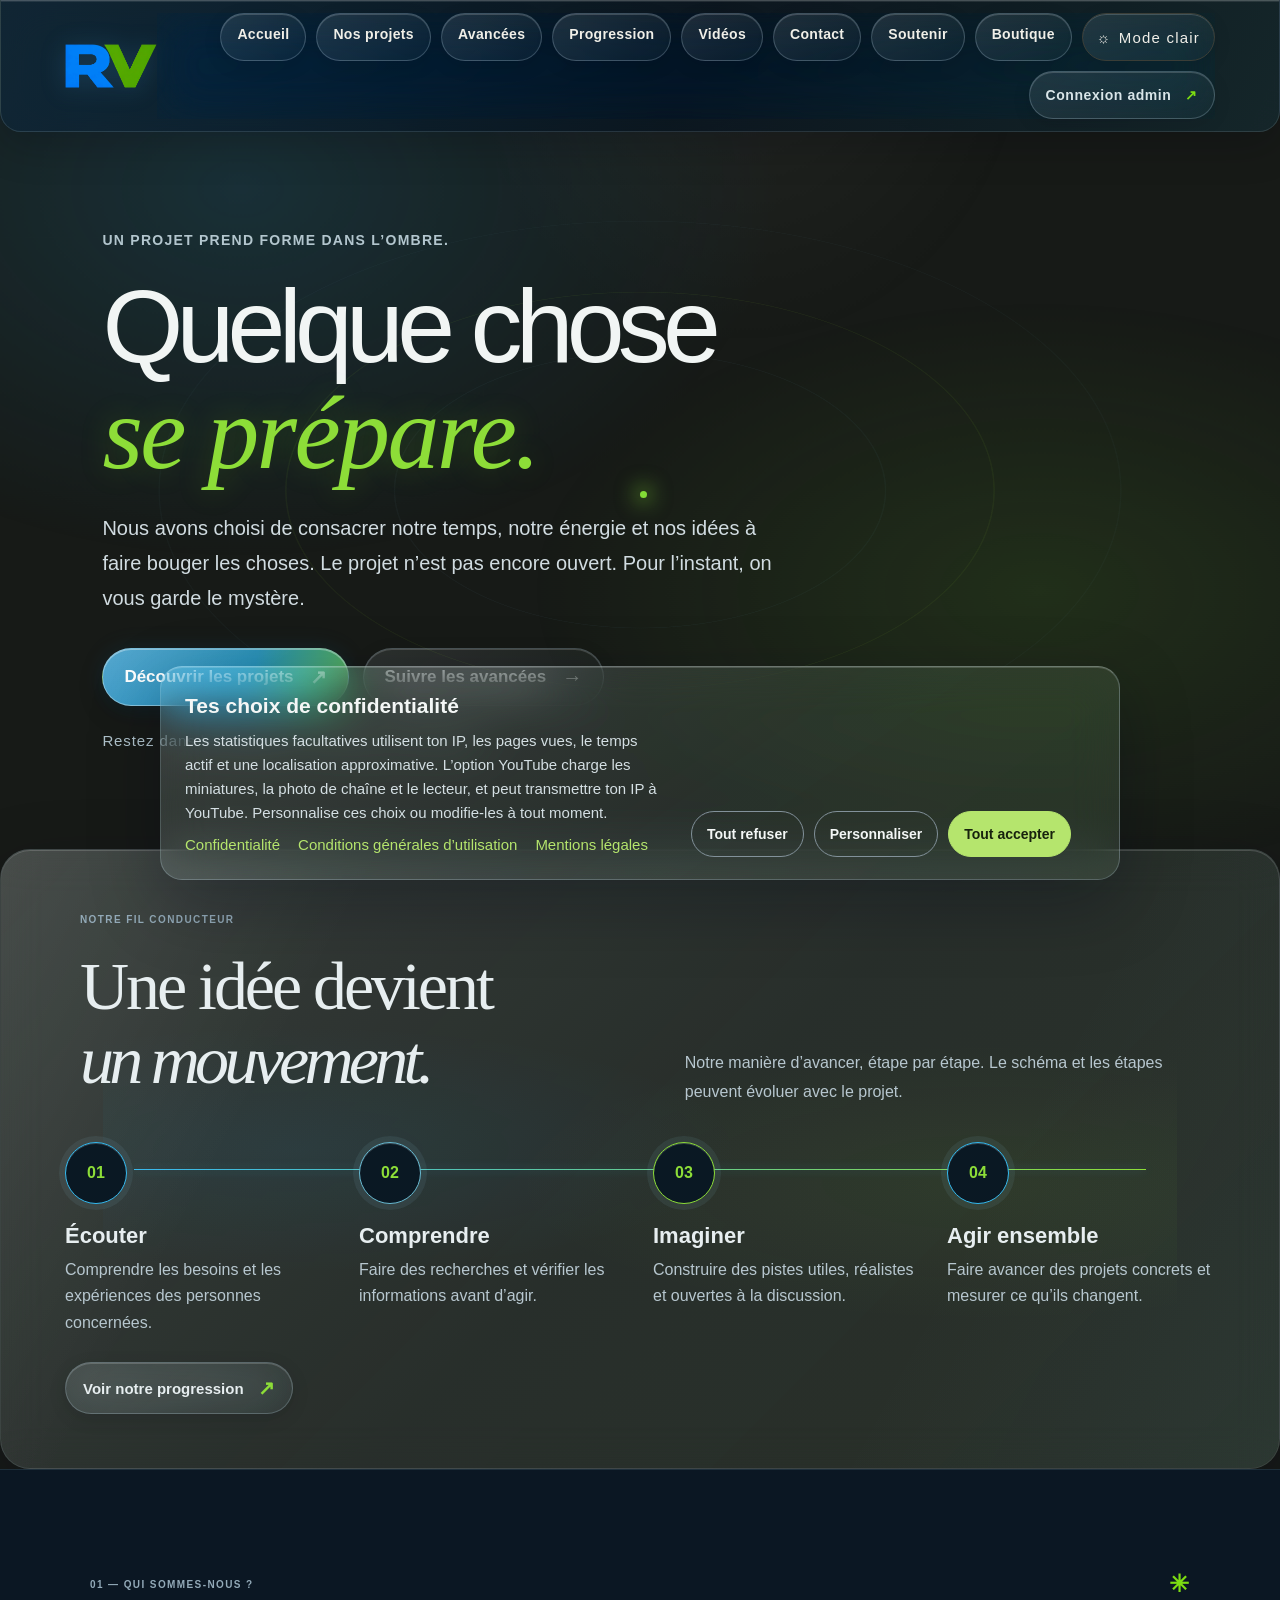
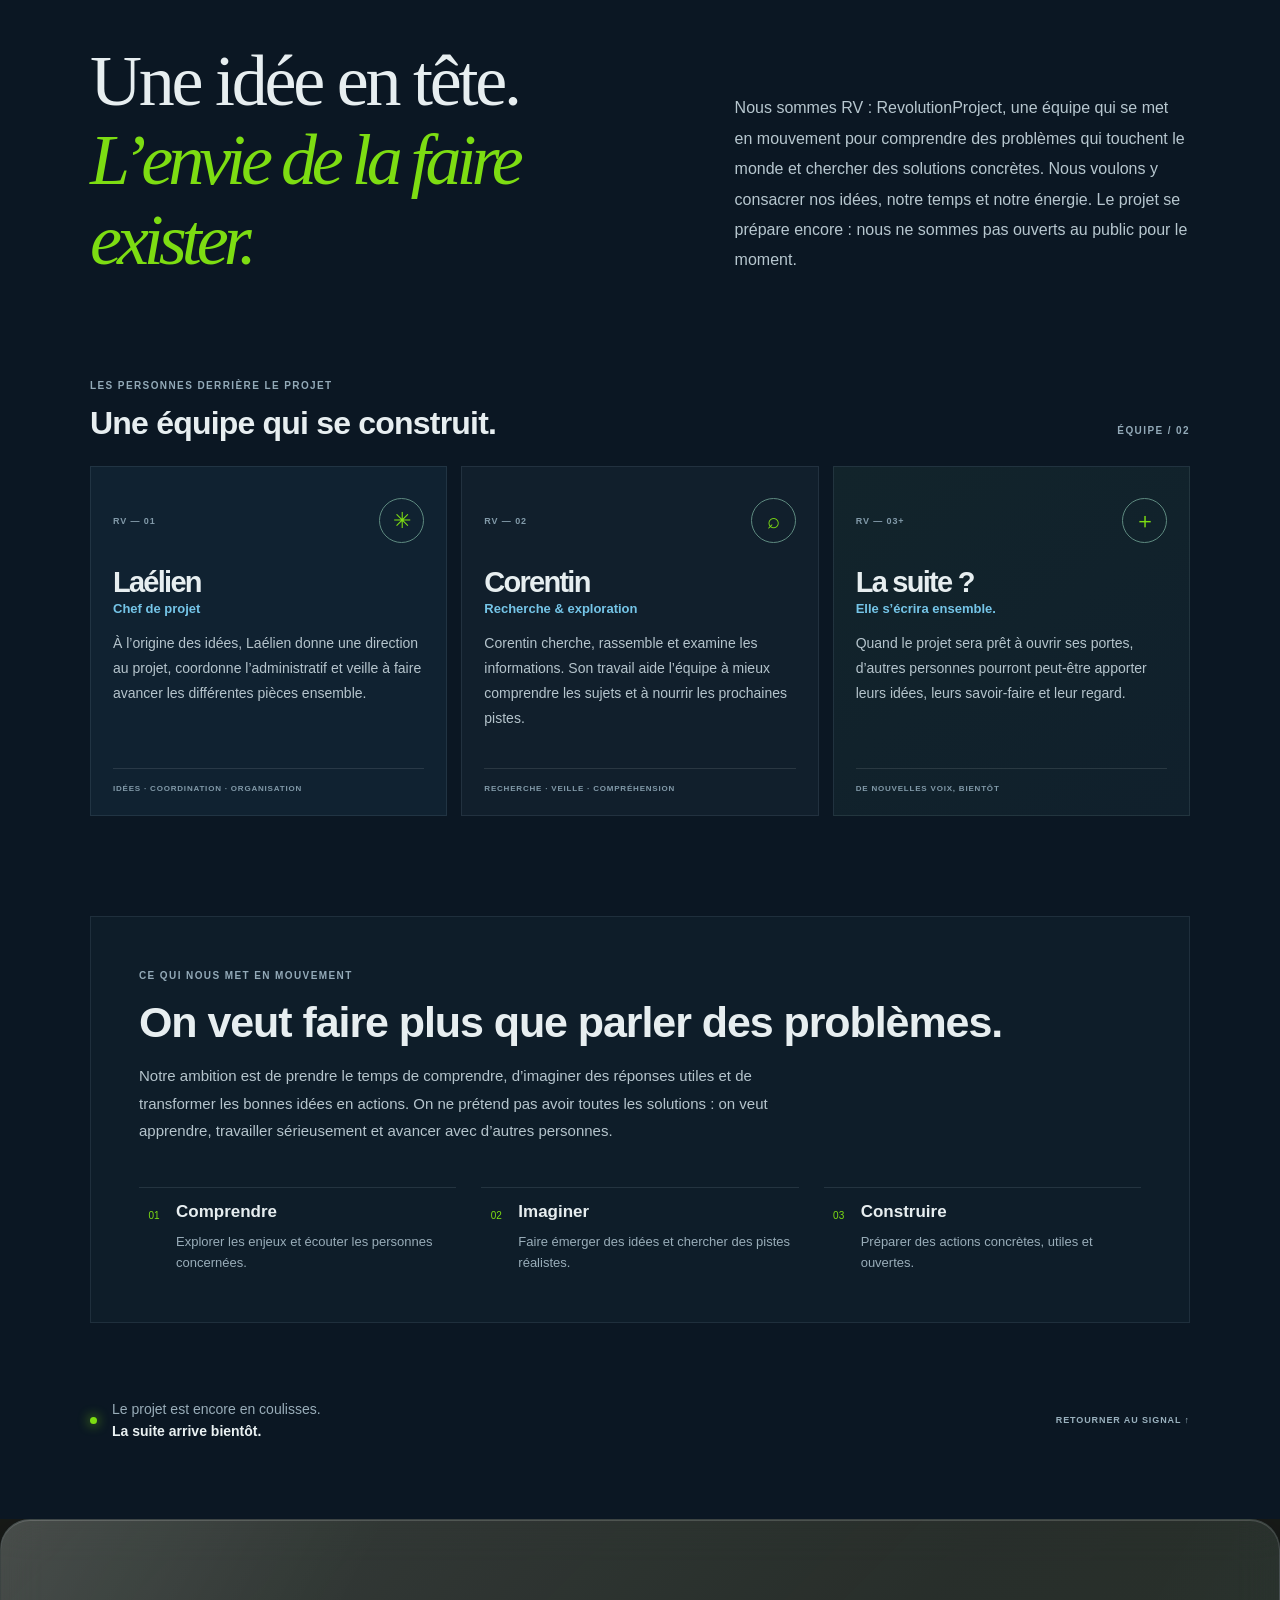
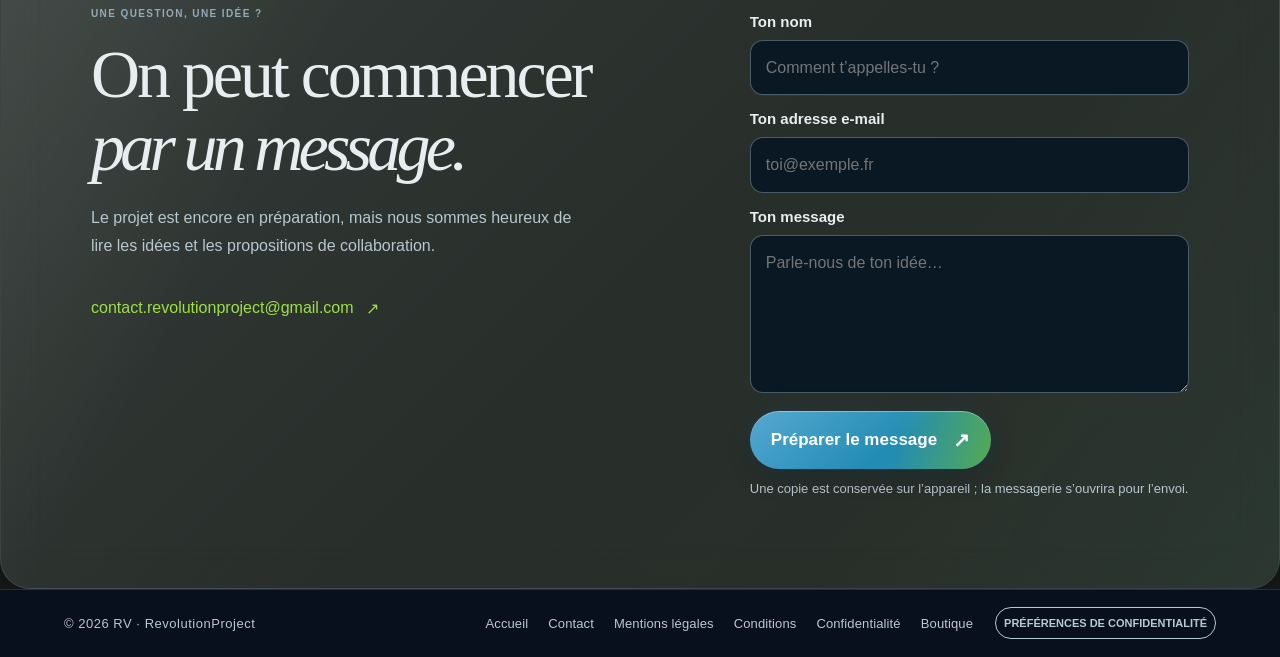
==== commit 2ad911c1: "adapt liquid glass" ====
--- a/index.html
+++ b/index.html
@@ -6,7 +6,7 @@
   <title>RV : RevolutionProject — Ouverture prochaine</title>
   <link rel="stylesheet" href="style.css?v=20261019-support-paypal"><link rel="stylesheet" href="coming.css?v=20261023-logo-v3">
 <link rel="stylesheet" href="analytics.css?v=20261020-choices">
-<link rel="icon" type="image/x-icon" sizes="16x16 32x32 48x48" href="favicon.ico?v=20261023-rv-3"><link rel="shortcut icon" href="favicon.ico?v=20261023-rv-3"><link rel="icon" type="image/png" sizes="64x64" href="favicon.png?v=20261023-rv-3"><link rel="stylesheet" href="liquid-glass.css?v=20261024-liquid-glass"></head>
+<link rel="icon" type="image/x-icon" sizes="16x16 32x32 48x48" href="favicon.ico?v=20261023-rv-3"><link rel="shortcut icon" href="favicon.ico?v=20261023-rv-3"><link rel="icon" type="image/png" sizes="64x64" href="favicon.png?v=20261023-rv-3"><link rel="stylesheet" href="liquid-glass.css?v=20261024-liquid-glass-r2"></head>
 <body class="launch-page">
   <header class="launch-header"><a class="brand-link" href="#home" aria-label="RV RevolutionProject — accueil"><img src="assets/rv-logo-horizontal.png" alt="RV RevolutionProject"></a><button class="launch-menu-toggle" type="button" aria-expanded="false" aria-controls="launch-navigation" aria-label="Ouvrir le menu"><span></span><span></span><span></span></button><nav id="launch-navigation" class="launch-header-actions" aria-label="Navigation"><a class="announce-link" href="index.html">Accueil</a><a class="announce-link" href="annonces.html">Nos projets</a><a class="announce-link" href="devlogs.html">Avancées</a><a class="announce-link" href="parcours.html">Progression</a><a class="announce-link" href="videos.html">Vidéos</a><a class="announce-link" href="contact.html">Contact</a><a class="announce-link" href="soutenir.html">Soutenir</a><a class="announce-link" href="shop.html">Boutique</a><button class="theme-toggle" id="theme-toggle" type="button" aria-label="Changer de thème">◐ <span>Thème</span></button><a class="admin-login" href="admin.html">Connexion admin <span>↗</span></a></nav></header>
   <main id="home" class="launch-main">
--- a/liquid-glass.css
+++ b/liquid-glass.css
@@ -497,3 +497,174 @@
   html[data-theme="light"] .contact-section,
   html[data-theme="light"] .join-section { background-color: rgba(244,250,250,.97); }
 }
+
+/* Responsive pass across every public page and the admin workspace. */
+html { scroll-padding-top: 96px; }
+body { overflow-x: clip; }
+img, video, iframe, svg, canvas { max-width: 100%; }
+.launch-page main,
+.launch-page section,
+.launch-page article,
+.launch-page form,
+.launch-page nav,
+.admin-site main,
+.admin-site section,
+.admin-site article,
+.admin-site form { min-width: 0; }
+.launch-page :where(h1,h2,h3,p,a,button,label,span,small,strong,code,li,dd) { overflow-wrap: anywhere; }
+.launch-page :where(input,textarea,select,button),
+.admin-site :where(input,textarea,select,button) { max-width: 100%; }
+.launch-page :where(iframe,video) { display: block; width: 100%; }
+.launch-page :where(table) { display: block; max-width: 100%; overflow-x: auto; -webkit-overflow-scrolling: touch; }
+.launch-page .launch-header-actions { -webkit-backdrop-filter: blur(24px) saturate(165%); backdrop-filter: blur(24px) saturate(165%); }
+.admin-site .admin-main { width: min(calc(100% - 40px), 1120px); }
+.admin-site .edit-section > *,
+.admin-site .proofing-panel > *,
+.admin-site .editor-actions > *,
+.admin-site .insights-columns > * { min-width: 0; }
+.admin-site .editor input,
+.admin-site .editor textarea,
+.admin-site .editor select,
+.admin-site .login-screen input { width: 100%; min-width: 0; }
+.admin-site .editor-actions { flex-wrap: wrap; align-items: center; }
+.admin-site .insights-metrics { grid-template-columns: repeat(4, minmax(0, 1fr)); }
+.admin-site .insights-columns { grid-template-columns: repeat(2, minmax(0, 1fr)); gap: 18px; }
+.admin-site .daily-row,
+.admin-site .visitor-row,
+.admin-site .audit-entry { min-width: 0; overflow-wrap: anywhere; }
+.contact-page-form,
+.contact-page-form label,
+.contact-page-form input,
+.contact-page-form textarea,
+.transfer-details,
+.transfer-details dd,
+.contact-aside-detail a { min-width: 0; max-width: 100%; }
+.contact-page-form input,
+.contact-page-form textarea,
+.contact-form input,
+.contact-form textarea { font-size: 16px; }
+.progression-public,
+.progression-public-heading,
+.progression-global,
+.milestone-content,
+.milestone-content > * { min-width: 0; max-width: 100%; }
+.channel-banner,
+.channel-banner-copy,
+.video-copy,
+.shop-product-body,
+.shop-product-heading,
+.announcement-body,
+.devlog-content { min-width: 0; }
+.site-footer-links { min-width: 0; }
+
+@media (max-width: 1024px) {
+  .admin-site .admin-main { width: min(calc(100% - 36px), 900px); }
+  .admin-site .insights-metrics { grid-template-columns: repeat(2, minmax(0, 1fr)); }
+  .admin-site .insights-columns { gap: 14px; }
+  .admin-site .edit-section { padding-left: 20px; padding-right: 20px; }
+  .launch-page .announcement-card,
+  .launch-page .video-card,
+  .launch-page .shop-product { min-width: 0; }
+}
+
+@media (max-width: 720px) {
+  html { scroll-padding-top: 76px; }
+  body.launch-page { width: 100%; }
+  .launch-page > header.launch-header { z-index: 50; }
+  .launch-page .launch-header-actions {
+    max-height: calc(100svh - 76px);
+    max-height: calc(100dvh - 76px);
+    overflow-x: hidden;
+    overscroll-behavior: contain;
+    padding-bottom: max(14px, env(safe-area-inset-bottom));
+  }
+  .launch-page .launch-header-actions :where(a,button) { min-height: 46px; }
+  .launch-page :where(.announcements-main,.devlogs-main,.videos-main,.shop-main,.support-main,.contact-page-main,.progress-main) {
+    width: min(calc(100% - 32px), 680px);
+    max-width: 100%;
+    padding-top: clamp(34px, 7vw, 54px);
+    padding-bottom: max(40px, env(safe-area-inset-bottom));
+  }
+  .launch-page :where(.announcement-heading,.devlogs-heading,.videos-heading,.shop-heading,.support-heading,.contact-page-heading,.progress-heading) { max-width: 100%; }
+  .launch-page :where(.announcement-heading h1,.devlogs-heading h1,.videos-heading h1,.shop-heading h1,.support-heading h1,.contact-page-heading h1,.progress-heading h1) {
+    font-size: clamp(2.45rem, 10.8vw, 4.3rem);
+    line-height: 1.04;
+    letter-spacing: -.045em;
+  }
+  .launch-page :where(.announcement-heading > p,.devlogs-heading > p:last-child,.videos-heading > p:not(.devlogs-eyebrow),.shop-heading > p:last-child,.support-heading > p:last-child,.contact-page-heading > p:last-child,.progress-heading > p:last-child) {
+    font-size: clamp(1rem, 3.9vw, 1.125rem);
+    line-height: 1.7;
+  }
+  .launch-page :where(.announcements-list,.video-grid,.shop-products) { grid-template-columns: minmax(0, 1fr); }
+  .launch-page :where(.announcement-card,.devlog-entry,.video-card,.shop-product,.transfer-card,.paypal-card,.support-unavailable,.progression-public) { min-width: 0; }
+  .launch-page :where(.announcement-image,.devlog-image,.shop-product-image) { width: 100%; height: auto; max-height: min(72vh, 560px); object-fit: contain; }
+  .launch-page :where(.video-frame) { width: 100%; aspect-ratio: 16 / 9; height: auto; }
+  .launch-page :where(.channel-banner) { max-width: 100%; }
+  .launch-page :where(.contact-page-grid,.contact-page-form,.contact-form,.transfer-details) { width: 100%; }
+  .launch-page :where(.transfer-details > div) { grid-template-columns: minmax(0, 1fr); }
+  .launch-page :where(.transfer-iban) { align-items: stretch; }
+  .launch-page :where(.transfer-iban code,.contact-aside-detail a) { overflow-wrap: anywhere; word-break: break-word; }
+  .launch-page :where(.roadmap-section,.contact-section,.manifesto,.actions) { padding-left: clamp(18px, 5vw, 32px); padding-right: clamp(18px, 5vw, 32px); }
+  .launch-page .join-section { padding-left: clamp(20px, 6vw, 38px); padding-right: clamp(20px, 6vw, 38px); }
+  .launch-page .site-footer { padding-left: max(16px, env(safe-area-inset-left)); padding-right: max(16px, env(safe-area-inset-right)); }
+  .launch-page .analytics-consent {
+    left: max(10px, env(safe-area-inset-left));
+    right: max(10px, env(safe-area-inset-right));
+    bottom: max(10px, env(safe-area-inset-bottom));
+    max-height: calc(100svh - 20px);
+    max-height: calc(100dvh - 20px);
+    overflow-y: auto;
+    overscroll-behavior: contain;
+  }
+  .launch-page .analytics-consent-actions { grid-template-columns: repeat(2, minmax(0, 1fr)); }
+  .launch-page .analytics-consent-actions > * { min-width: 0; white-space: normal; }
+  .admin-site .admin-main { width: calc(100% - 28px); padding: 26px 0 max(34px, env(safe-area-inset-bottom)); }
+  .admin-site .admin-nav { position: sticky; top: 5px; z-index: 30; flex-wrap: wrap; gap: 8px; }
+  .admin-site .admin-tabs { top: 6px; max-width: 100%; scrollbar-width: thin; overscroll-behavior-x: contain; }
+  .admin-site .admin-tab { flex: 0 0 auto; white-space: nowrap; }
+  .admin-site .insights-metrics { grid-template-columns: repeat(2, minmax(0, 1fr)); gap: 9px; }
+  .admin-site .insights-metrics article { padding: 14px; }
+  .admin-site .insights-columns { grid-template-columns: minmax(0, 1fr); }
+  .admin-site .editor-actions { position: static; display: grid; grid-template-columns: minmax(0, 1fr); }
+  .admin-site .editor-actions > * { width: 100%; justify-content: center; }
+  .admin-site .field-pair { grid-template-columns: minmax(0, 1fr); }
+  .admin-site .inbox-message-top { align-items: flex-start; flex-direction: column; }
+}
+
+@media (max-width: 420px) {
+  .launch-page :where(.announcements-main,.devlogs-main,.videos-main,.shop-main,.support-main,.contact-page-main,.progress-main) { width: calc(100% - 24px); }
+  .launch-page .launch-header { padding-left: max(12px, env(safe-area-inset-left)); padding-right: max(12px, env(safe-area-inset-right)); }
+  .launch-page .launch-header .brand-link img { width: clamp(118px, 39vw, 155px); }
+  .launch-page .launch-menu-toggle { flex-basis: 44px !important; width: 44px; min-width: 44px; height: 44px; }
+  .launch-page :where(.announcement-body,.video-copy,.shop-product-body) { padding: 16px; }
+  .launch-page :where(.announcement-body h2,.video-card h2,.shop-product-heading h2) { font-size: clamp(1.15rem, 6vw, 1.35rem); }
+  .launch-page .shop-product-heading { flex-wrap: wrap; gap: 8px 14px; }
+  .launch-page .empty-preview-grid { grid-template-columns: minmax(0, 1fr); }
+  .launch-page .transfer-card,
+  .launch-page .paypal-card,
+  .launch-page .support-unavailable { padding: 20px 16px; }
+  .launch-page .progression-public { padding: 16px 12px 8px; }
+  .launch-page .milestone-meta { flex-wrap: wrap; gap: 8px; }
+  .launch-page .site-footer-links { gap: 4px 10px; }
+  .launch-page .back-to-top { right: max(12px, env(safe-area-inset-right)); bottom: max(12px, env(safe-area-inset-bottom)); }
+  .admin-site .admin-main { width: calc(100% - 20px); }
+  .admin-site .admin-nav { margin-left: 6px; margin-right: 6px; padding: 9px; }
+  .admin-site .admin-logo { max-width: 42px !important; max-height: 44px !important; }
+  .admin-site .admin-nav .back-link { font-size: 11px; }
+  .admin-site .edit-section { padding: 16px 11px; }
+  .admin-site .edit-section-title { align-items: flex-start; }
+  .admin-site .edit-section-title h2 { font-size: 19px; }
+  .admin-site .insights-metrics article { padding: 12px 10px; }
+  .admin-site .insights-metrics span { font-size: 12px; }
+}
+
+@media (max-width: 340px) {
+  .launch-page .launch-header .brand-link img { width: 112px; }
+  .launch-page .launch-menu-toggle { flex-basis: 40px !important; min-width: 40px; width: 40px; height: 40px; }
+  .launch-page .roadmap-step { grid-template-columns: 44px minmax(0, 1fr); gap: 10px; }
+  .launch-page .roadmap-point { width: 44px; height: 44px; }
+  .launch-page .roadmap-track::before { left: 21px; }
+  .admin-site .admin-nav .theme-toggle { padding: 6px; }
+  .admin-site .admin-nav .back-link { font-size: 10px; }
+  .admin-site .insights-metrics { grid-template-columns: minmax(0, 1fr); }
+}
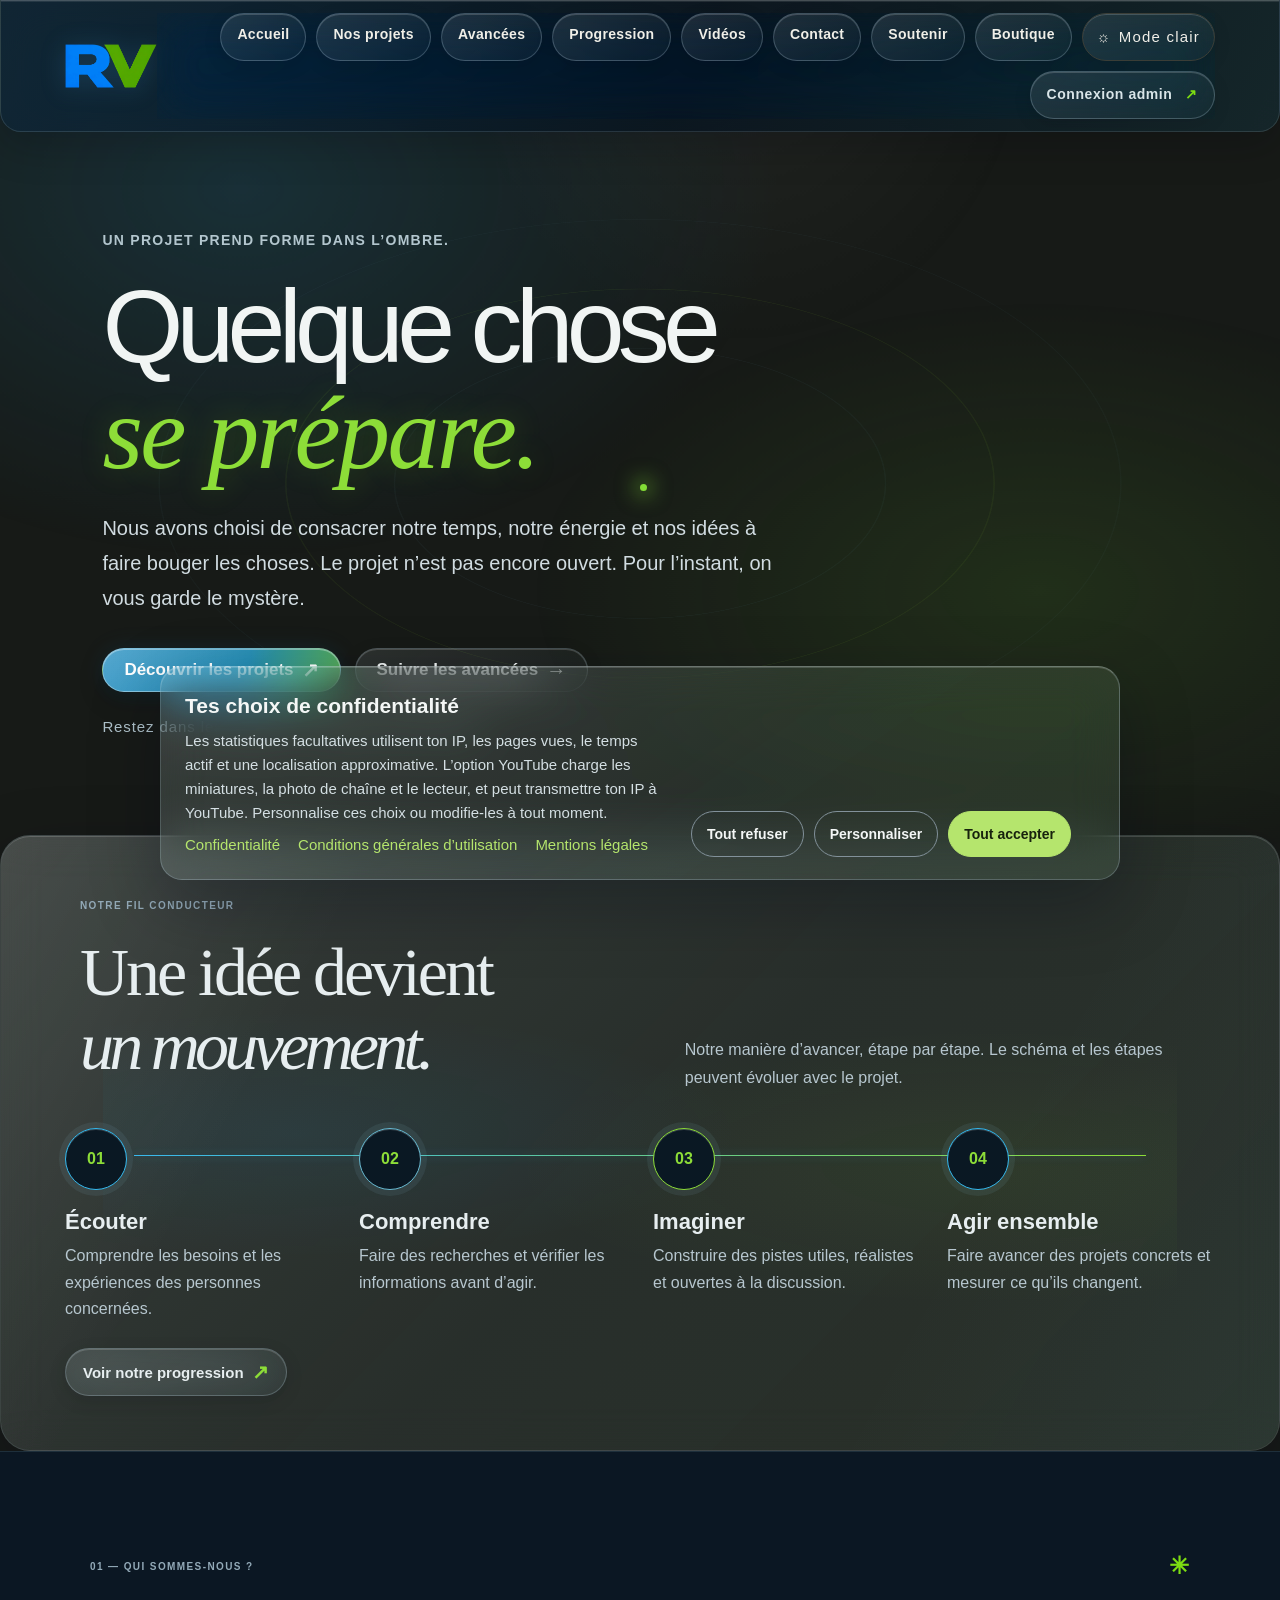
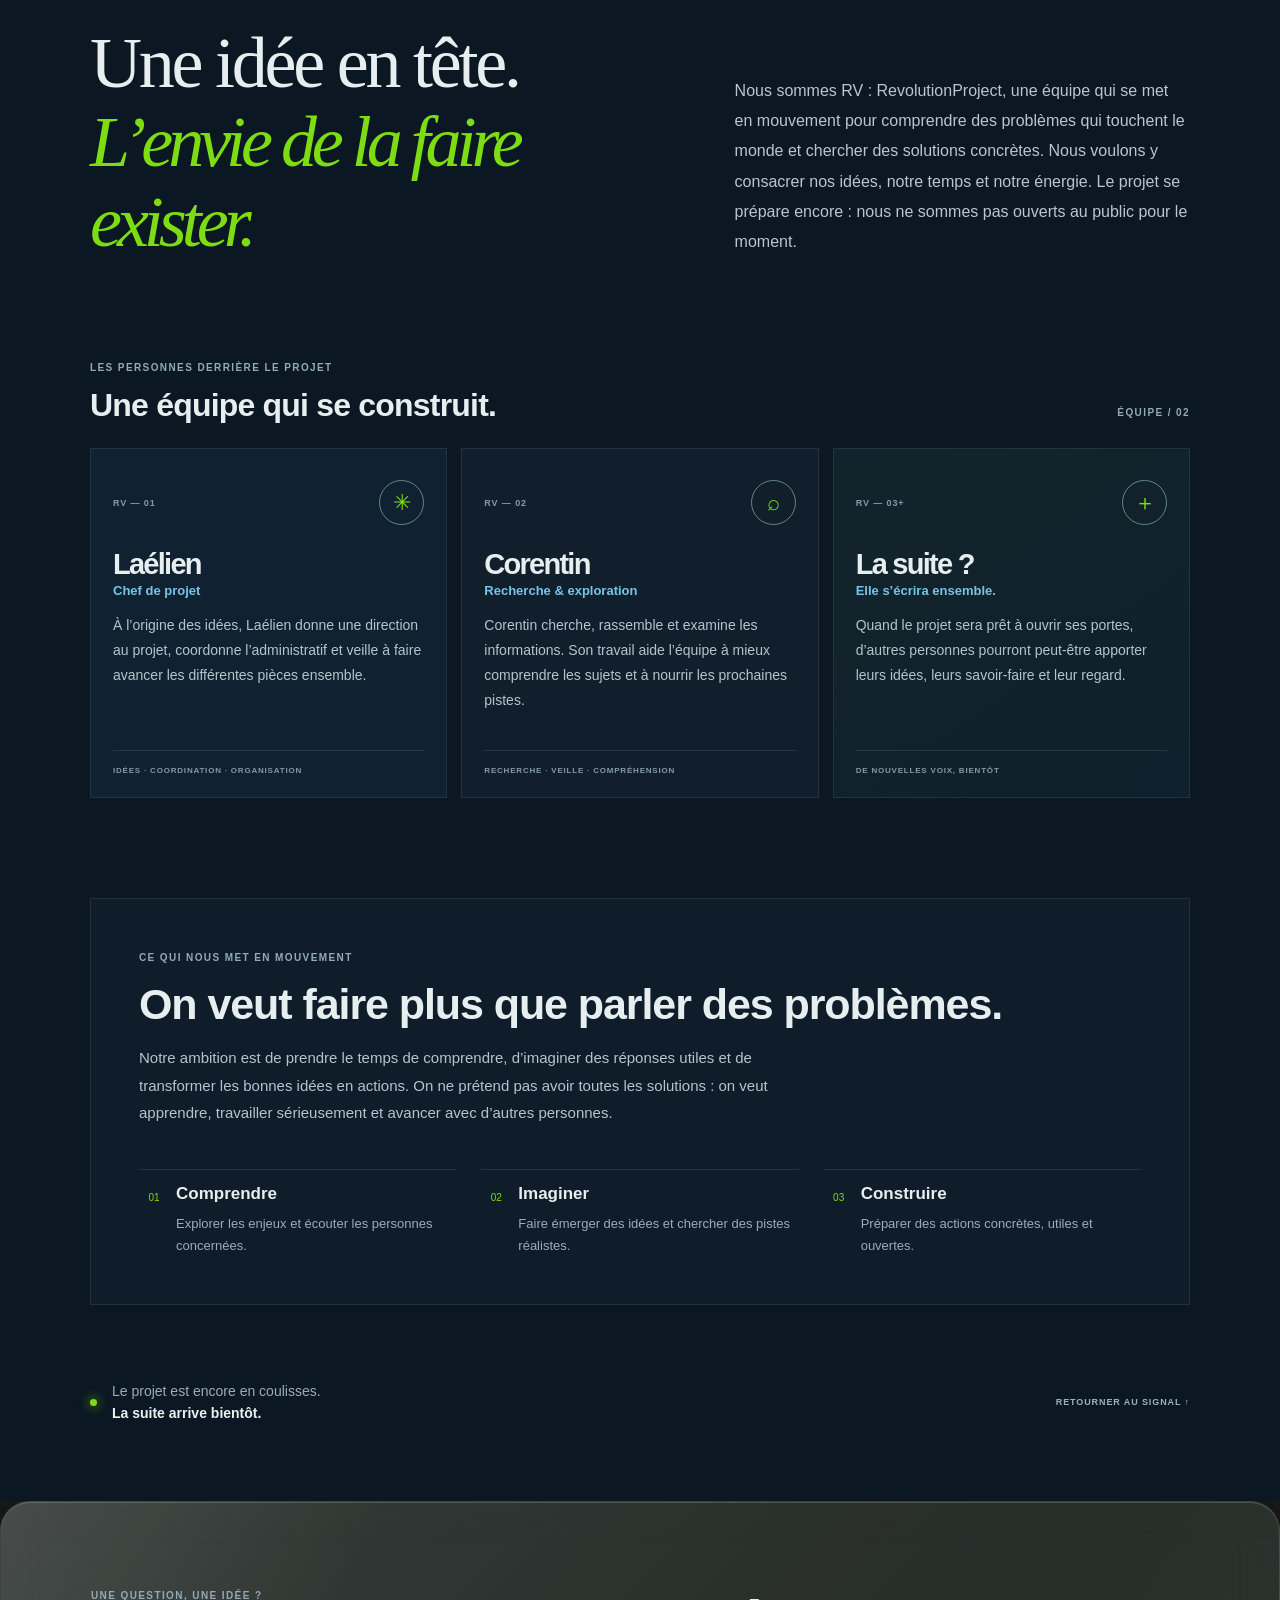
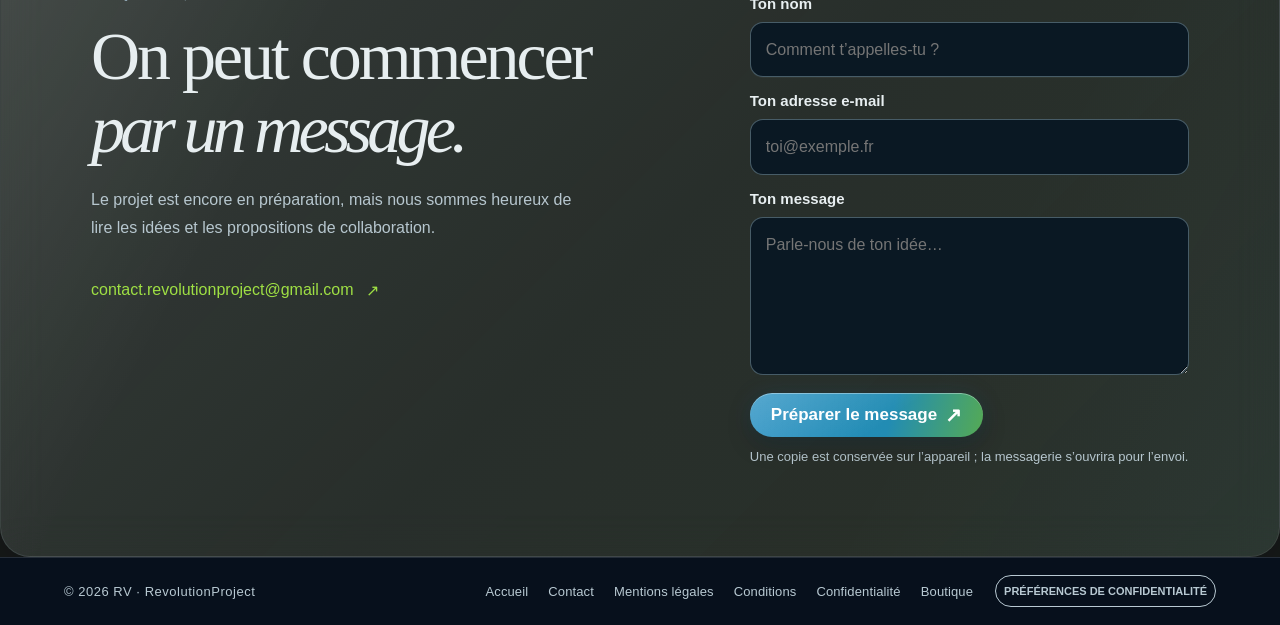
==== commit e2acec7e: "correctifs liquid glass" ====
--- a/index.html
+++ b/index.html
@@ -6,7 +6,7 @@
   <title>RV : RevolutionProject — Ouverture prochaine</title>
   <link rel="stylesheet" href="style.css?v=20261019-support-paypal"><link rel="stylesheet" href="coming.css?v=20261023-logo-v3">
 <link rel="stylesheet" href="analytics.css?v=20261020-choices">
-<link rel="icon" type="image/x-icon" sizes="16x16 32x32 48x48" href="favicon.ico?v=20261023-rv-3"><link rel="shortcut icon" href="favicon.ico?v=20261023-rv-3"><link rel="icon" type="image/png" sizes="64x64" href="favicon.png?v=20261023-rv-3"><link rel="stylesheet" href="liquid-glass.css?v=20261024-liquid-glass-r2"></head>
+<link rel="icon" type="image/x-icon" sizes="16x16 32x32 48x48" href="favicon.ico?v=20261023-rv-3"><link rel="shortcut icon" href="favicon.ico?v=20261023-rv-3"><link rel="icon" type="image/png" sizes="64x64" href="favicon.png?v=20261023-rv-3"><link rel="stylesheet" href="liquid-glass.css?v=20261024-liquid-glass-r3"></head>
 <body class="launch-page">
   <header class="launch-header"><a class="brand-link" href="#home" aria-label="RV RevolutionProject — accueil"><img src="assets/rv-logo-horizontal.png" alt="RV RevolutionProject"></a><button class="launch-menu-toggle" type="button" aria-expanded="false" aria-controls="launch-navigation" aria-label="Ouvrir le menu"><span></span><span></span><span></span></button><nav id="launch-navigation" class="launch-header-actions" aria-label="Navigation"><a class="announce-link" href="index.html">Accueil</a><a class="announce-link" href="annonces.html">Nos projets</a><a class="announce-link" href="devlogs.html">Avancées</a><a class="announce-link" href="parcours.html">Progression</a><a class="announce-link" href="videos.html">Vidéos</a><a class="announce-link" href="contact.html">Contact</a><a class="announce-link" href="soutenir.html">Soutenir</a><a class="announce-link" href="shop.html">Boutique</a><button class="theme-toggle" id="theme-toggle" type="button" aria-label="Changer de thème">◐ <span>Thème</span></button><a class="admin-login" href="admin.html">Connexion admin <span>↗</span></a></nav></header>
   <main id="home" class="launch-main">
--- a/liquid-glass.css
+++ b/liquid-glass.css
@@ -668,3 +668,75 @@
   .admin-site .admin-nav .back-link { font-size: 10px; }
   .admin-site .insights-metrics { grid-template-columns: minmax(0, 1fr); }
 }
+
+/* Keep every button label inside its own hit area, even with long localized text. */
+.launch-page :where(.button,.launch-button,.announce-link,.admin-login,.theme-toggle,.roadmap-more,.channel-link,.contact-home-link),
+.admin-site :where(button,.button,.add-page,.remove-page,.reset-button,.import-button,.export-button,.back-link,.password-toggle,.inbox-actions button,.inbox-delete) {
+  box-sizing: border-box;
+  min-width: 0;
+  max-width: 100%;
+  white-space: normal;
+  overflow-wrap: anywhere;
+  word-break: normal;
+  line-height: 1.3;
+  text-align: center;
+}
+
+.launch-page :where(.button,.launch-button,.roadmap-more,.channel-link,.contact-home-link),
+.admin-site :where(.button,.add-page,.remove-page,.reset-button,.import-button,.export-button,.password-toggle,.inbox-actions button,.inbox-delete) {
+  height: auto;
+  min-height: 44px;
+  padding-top: 10px;
+  padding-bottom: 10px;
+  align-items: center;
+  justify-content: center;
+  gap: 8px;
+}
+
+.launch-page :where(.button,.launch-button,.roadmap-more,.channel-link) > span,
+.admin-site :where(.button,.add-page,.remove-page,.reset-button,.import-button,.export-button) > span {
+  min-width: 0;
+  max-width: 100%;
+  white-space: normal;
+  overflow-wrap: anywhere;
+}
+
+.launch-page .launch-header-actions > :where(a,button) {
+  display: flex;
+  min-width: 0;
+  max-width: 100%;
+  white-space: normal;
+  overflow-wrap: anywhere;
+  line-height: 1.25;
+}
+.launch-page .launch-header-actions .theme-toggle > span { min-width: 0; }
+.launch-page .launch-header-actions .admin-login > span { flex: 0 0 auto; margin-left: 6px; }
+.launch-page .back-to-top { white-space: nowrap; overflow-wrap: normal; }
+.admin-site .admin-tab { min-width: max-content; white-space: nowrap; overflow-wrap: normal; }
+.admin-site .password-field { min-width: 0; max-width: 100%; }
+.admin-site .password-field .password-toggle { flex: 0 0 auto; padding-left: 12px; padding-right: 12px; }
+.admin-site .inbox-actions { min-width: 0; max-width: 100%; }
+.admin-site .inbox-actions button { flex: 1 1 130px; }
+
+@media (max-width: 720px) {
+  .launch-page .launch-header-actions > :where(a,button) {
+    width: 100%;
+    min-height: 48px;
+    padding: 11px 14px;
+    justify-content: flex-start;
+    text-align: left;
+  }
+  .launch-page .launch-header-actions .theme-toggle { justify-content: flex-start; }
+  .launch-page :where(.hero-actions,.launch-actions,.inbox-actions) > :where(a,button) { min-width: 0; max-width: 100%; }
+  .launch-page :where(.hero-actions,.launch-actions) .button,
+  .launch-page :where(.hero-actions,.launch-actions) .launch-button { width: 100%; }
+  .admin-site .admin-main :where(button,.button,.add-page,.remove-page,.reset-button,.import-button,.export-button) { width: 100%; }
+  .admin-site .admin-tabs .admin-tab { width: auto; }
+  .admin-site .password-field .password-toggle { width: auto; }
+}
+
+@media (max-width: 360px) {
+  .launch-page .launch-header-actions > :where(a,button) { font-size: 14px; padding-left: 11px; padding-right: 11px; }
+  .launch-page :where(.button,.launch-button,.roadmap-more,.channel-link) { padding-left: 13px; padding-right: 13px; }
+  .admin-site .admin-tab { padding-left: 12px; padding-right: 12px; }
+}
